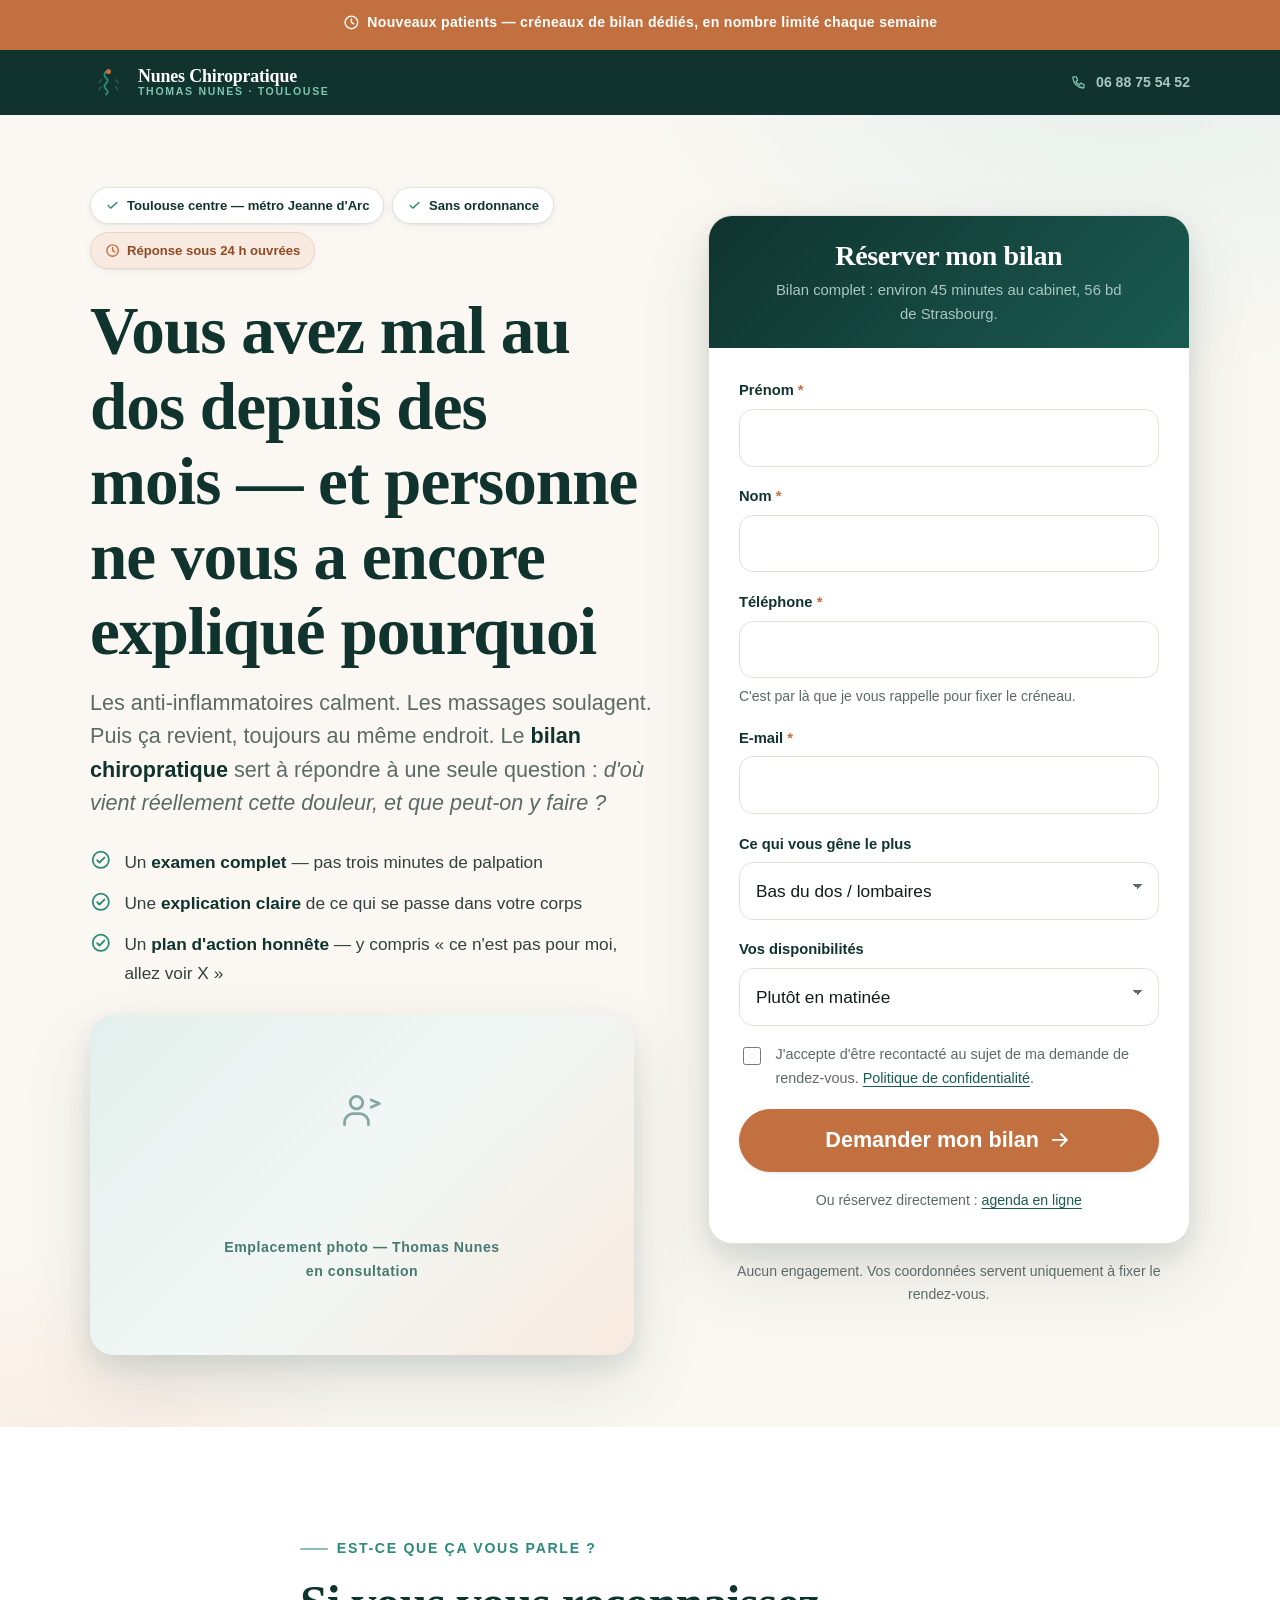
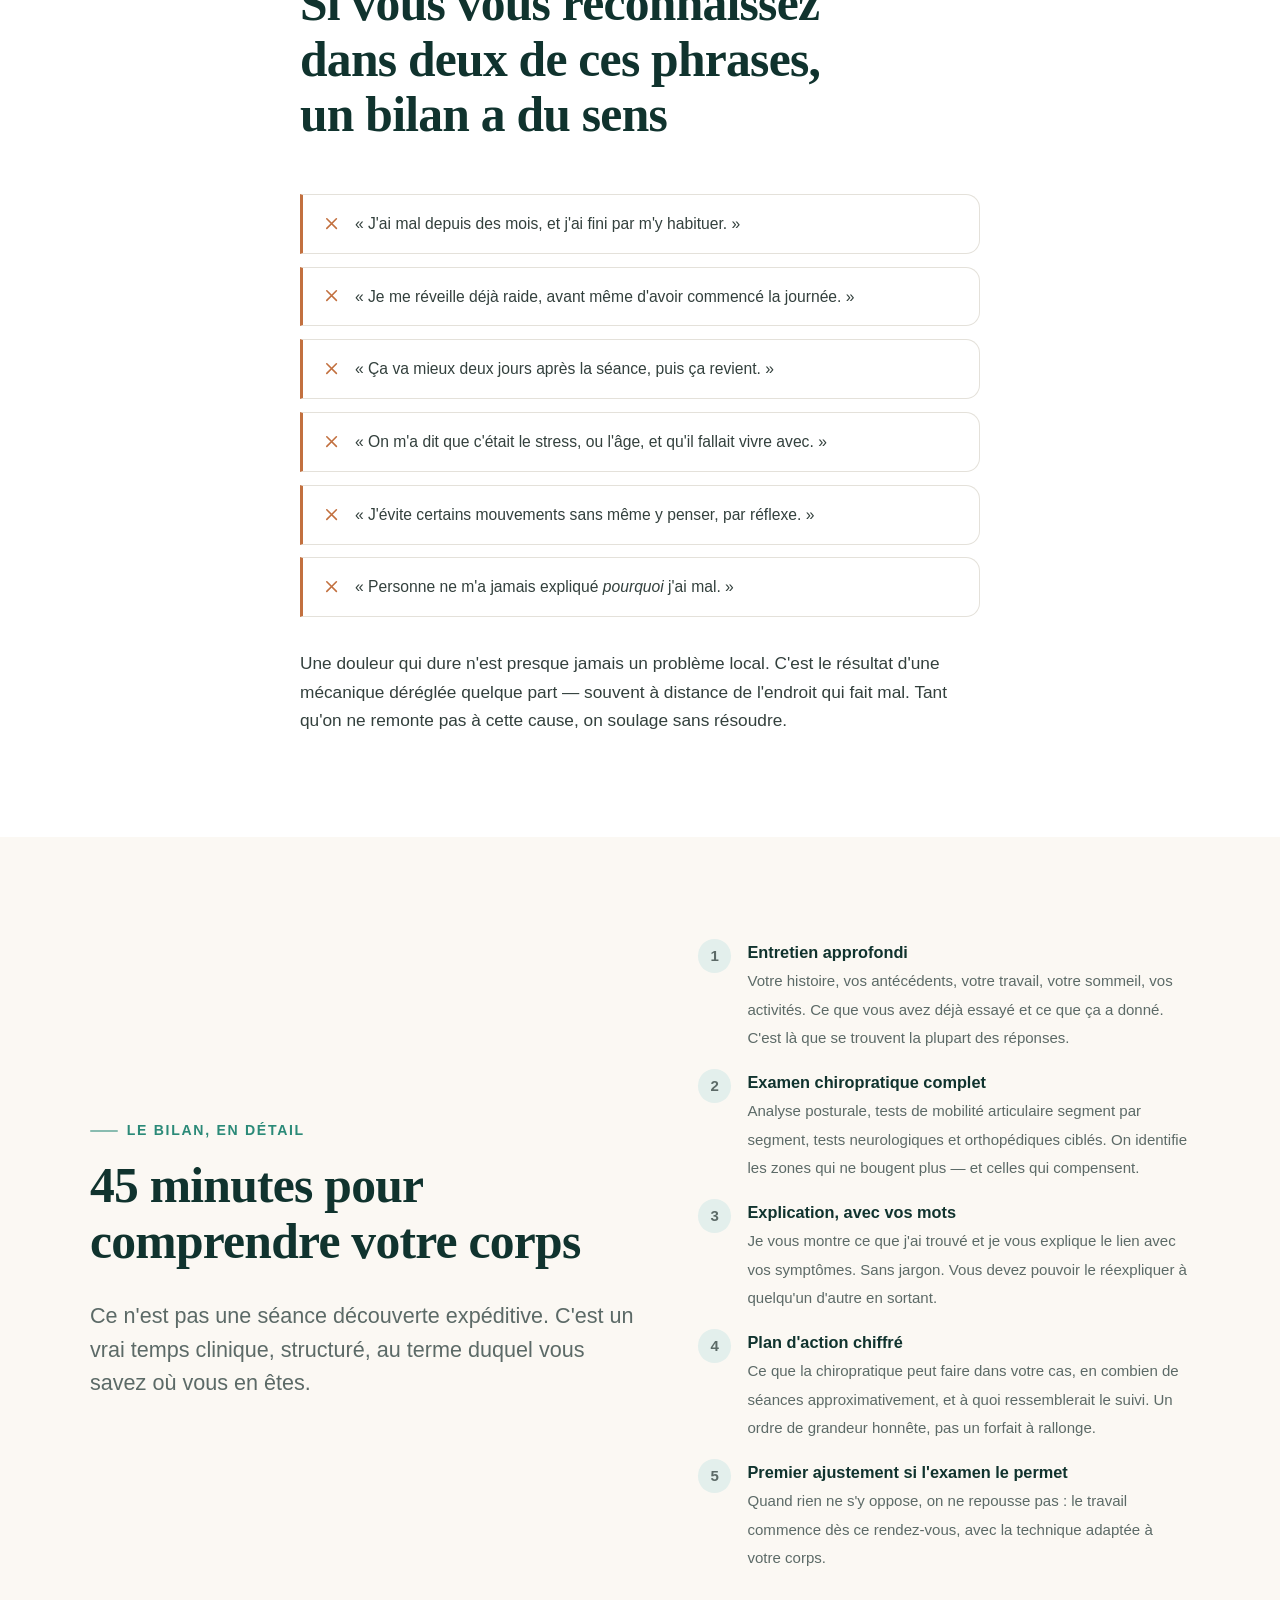
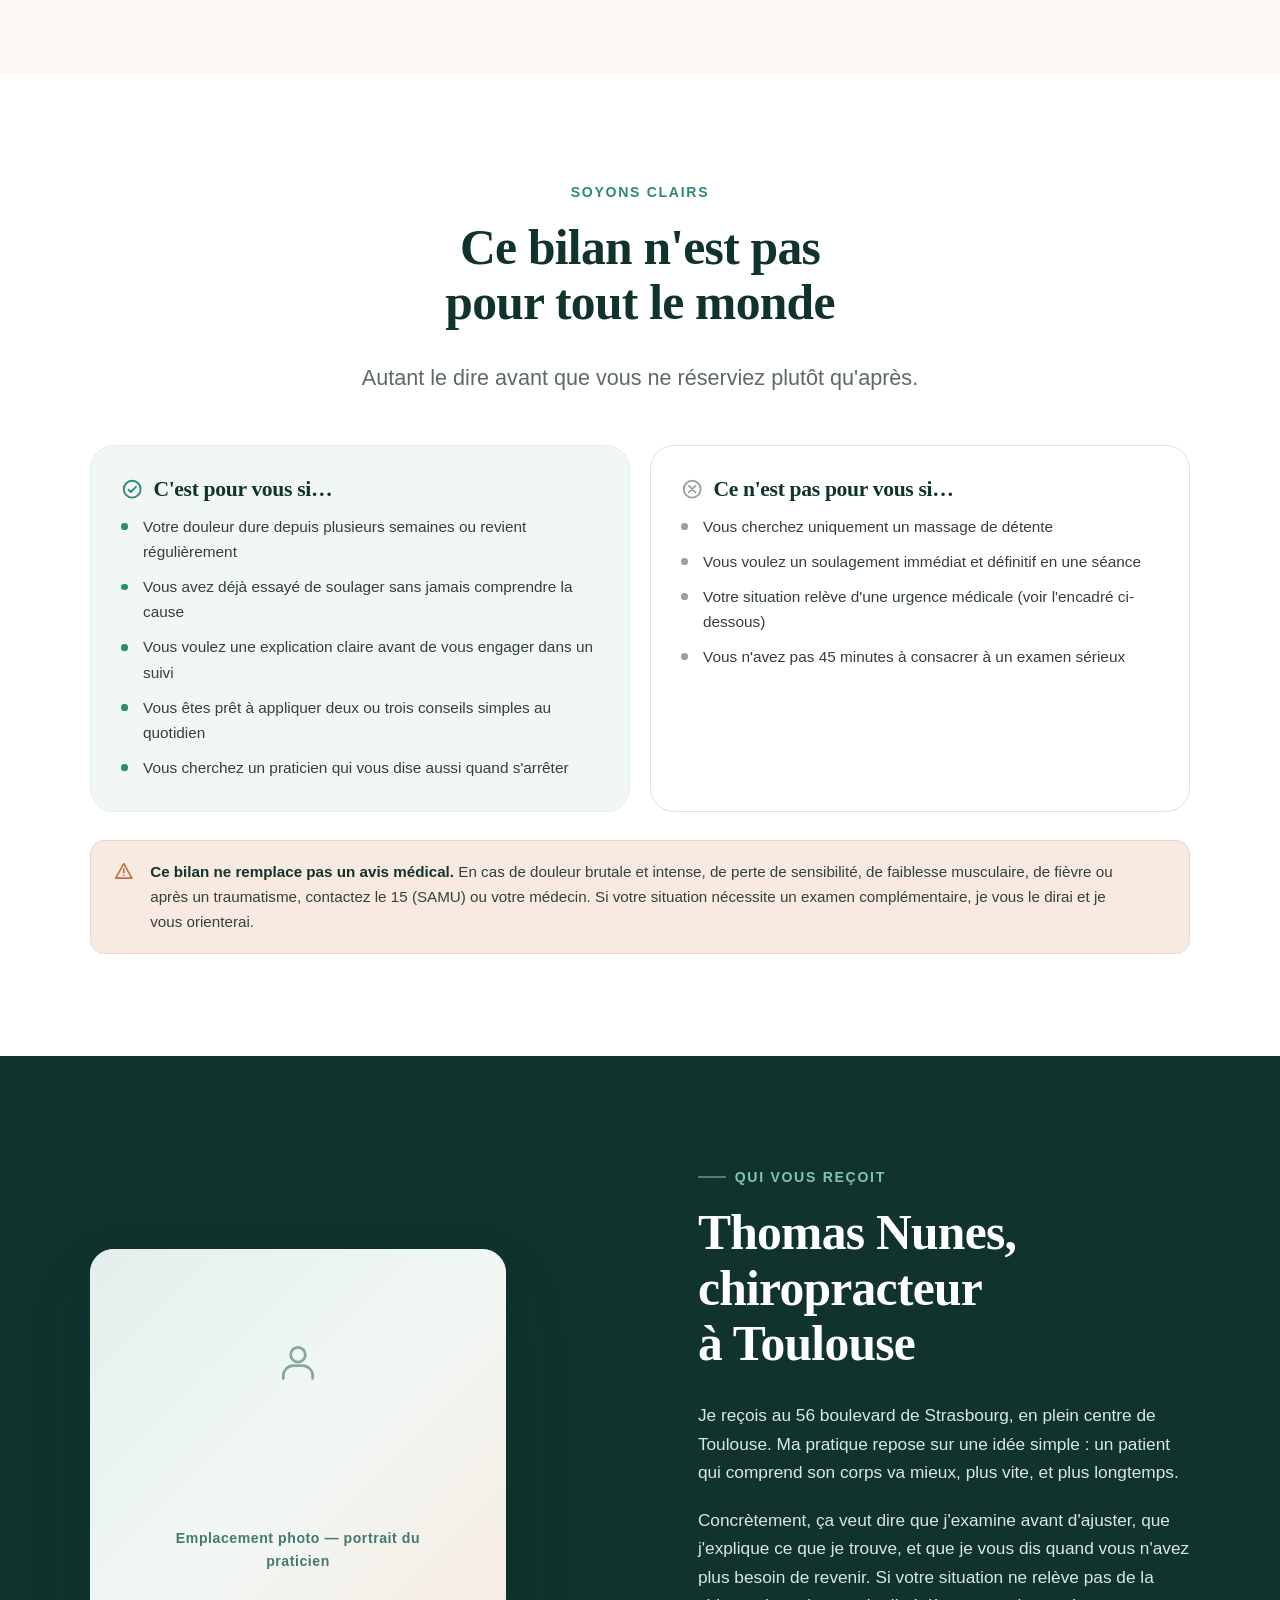
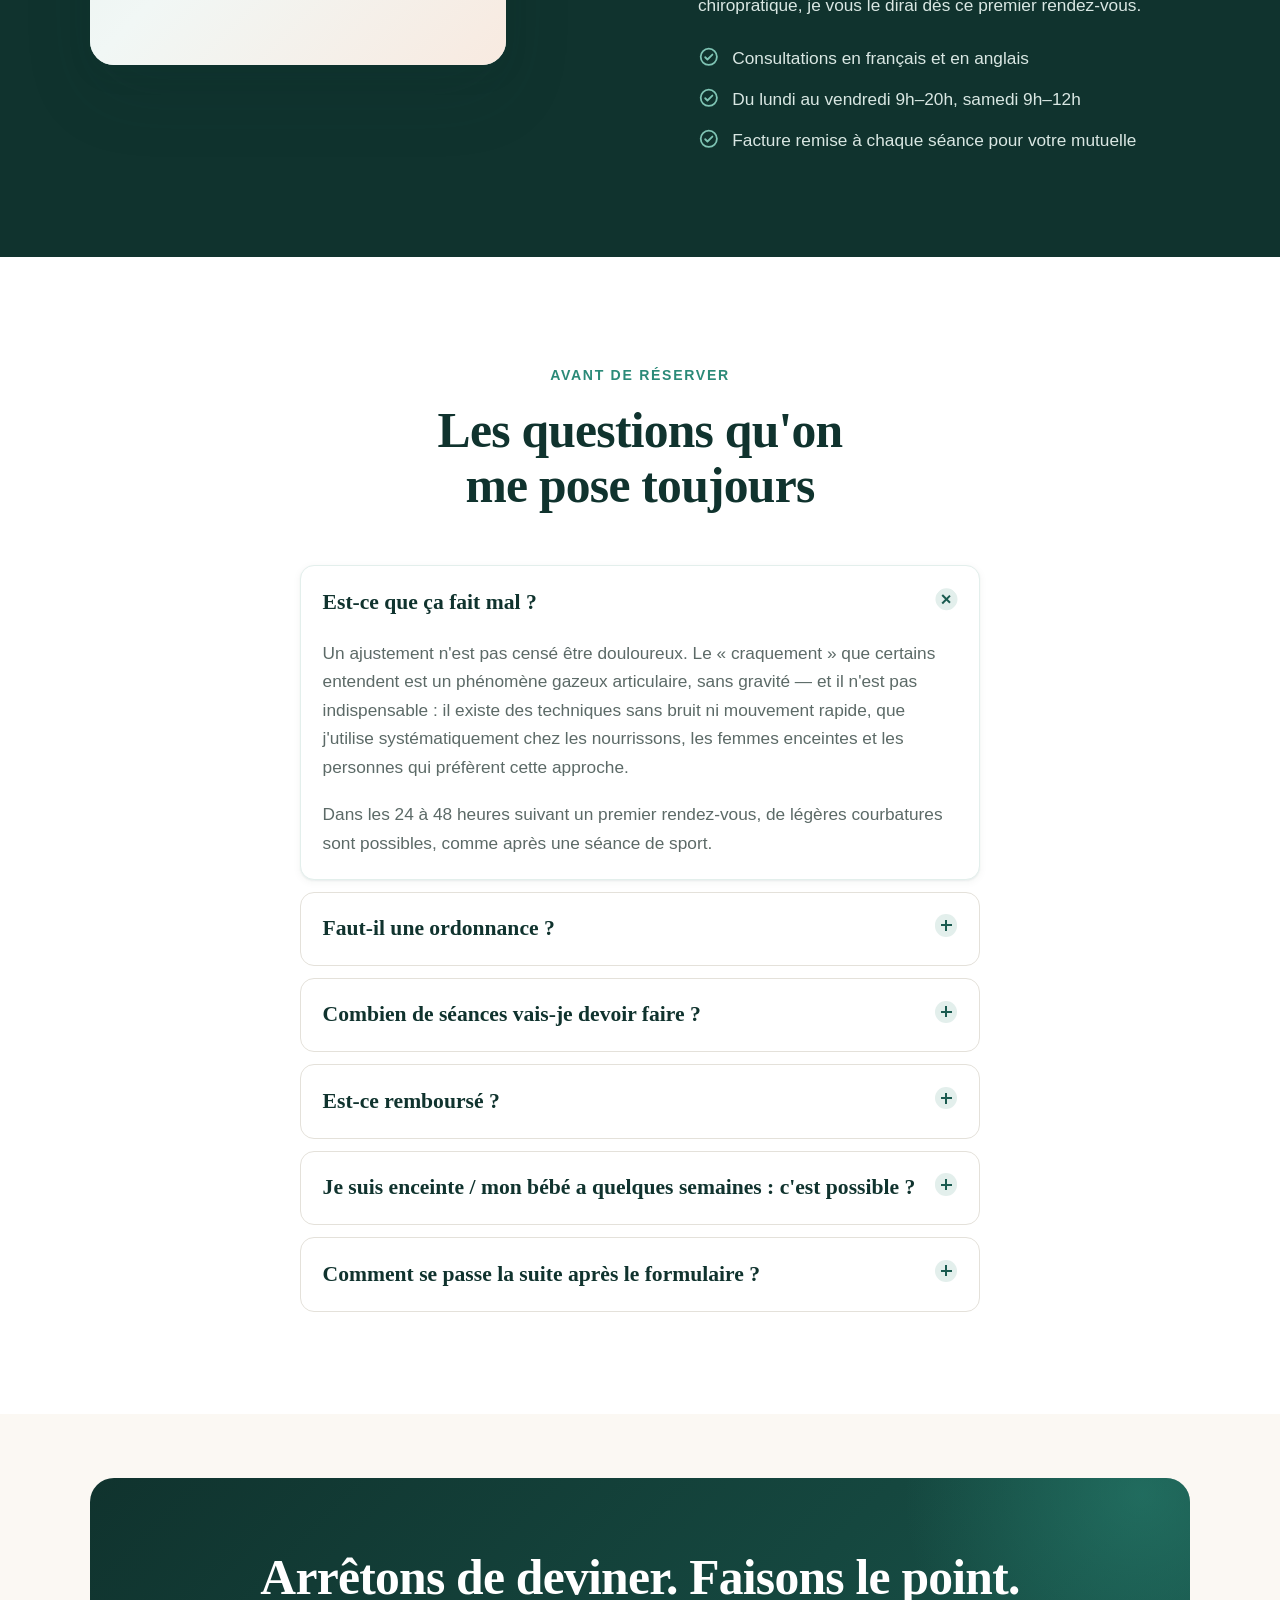
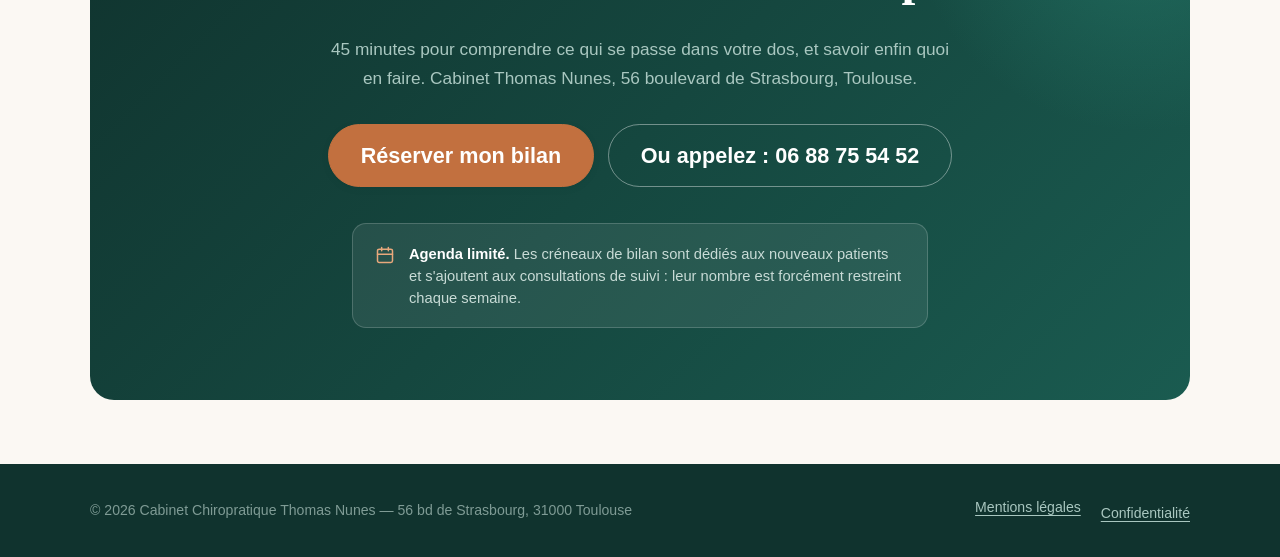
==== bilan/index.html @ 00eef047 "Fusionne le site vitrine et le tunnel de vente en un site unique Regroupe nuneschiropratique.fr (Wor" ====
<!DOCTYPE html>
<html lang="fr">
<head>
<meta charset="utf-8">
<meta name="viewport" content="width=device-width, initial-scale=1">

<!-- ============================================================================
     TUNNEL DE VENTE — PAGE PRIVEE
     ----------------------------------------------------------------------------
     Cette page n'est PAS accessible depuis le site vitrine :
       · aucun lien n'y mène depuis l'accueil, le menu ou le pied de page ;
       · elle est exclue de l'indexation (balise robots ci-dessous,
         robots.txt et en-tete X-Robots-Tag dans netlify.toml) ;
       · elle est absente du sitemap.xml ;
       · elle n'a pas de menu : aucun lien ne renvoie vers la vitrine, afin que
         le visiteur venu de la publicité reste dans le parcours.
     On y accede uniquement par l'URL de vos annonces :
       https://nuneschiropratique.fr/bilan/
     ============================================================================ -->
<meta name="robots" content="noindex, nofollow, noarchive, nosnippet">
<title>Bilan chiropratique complet — Cabinet Thomas Nunes, Toulouse</title>
<meta name="description" content="Un bilan chiropratique complet à Toulouse : examen, explication de vos douleurs et plan d'action. Cabinet Thomas Nunes, 56 bd de Strasbourg.">
<meta name="theme-color" content="#10332E">
<link rel="icon" href="/assets/img/favicon.svg" type="image/svg+xml">
<link rel="stylesheet" href="/assets/css/site.css">
<link rel="stylesheet" href="/assets/css/funnel.css">
</head>
<body>
<a class="skip-link" href="#reserver">Aller au formulaire de réservation</a>

<!-- ======================= BANDEAU D'OFFRE ======================= -->
<!-- AJUSTER : adaptez ce bandeau à l'offre réellement mise en avant dans vos annonces.
     Ne promettez que ce que vous tenez : le message doit correspondre mot pour mot
     à celui de la publicité, sinon le taux de conversion chute. -->
<div class="offer-bar">
  <span>
    <svg viewBox="0 0 24 24" fill="none" stroke="currentColor" stroke-width="2" stroke-linecap="round" stroke-linejoin="round" aria-hidden="true"><circle cx="12" cy="12" r="9"/><path d="M12 7v5l3.5 2"/></svg>
    Nouveaux patients — créneaux de bilan dédiés, en nombre limité chaque semaine
  </span>
</div>

<!-- ======================= EN-TETE MINIMAL (sans navigation) ======================= -->
<header class="funnel-header">
  <div class="wrap funnel-header__inner">
    <!-- Volontairement NON cliquable : pas de sortie vers la vitrine -->
    <span class="brand">
      <img class="brand__mark" src="/assets/img/logo.svg" alt="" width="37" height="37">
      <span class="brand__text">
        <span class="brand__name">Nunes Chiropratique</span>
        <span class="brand__role">Thomas Nunes · Toulouse</span>
      </span>
    </span>
    <a class="funnel-header__meta" href="tel:+33688755452" style="text-decoration:none">
      <svg viewBox="0 0 24 24" fill="none" stroke="currentColor" stroke-width="1.8" stroke-linecap="round" stroke-linejoin="round" aria-hidden="true"><path d="M5 4h4l2 5-2.5 1.5a11 11 0 0 0 5 5L15 13l5 2v4a1 1 0 0 1-1 1A16 16 0 0 1 4 5a1 1 0 0 1 1-1z"/></svg>
      06 88 75 54 52
    </a>
  </div>
</header>

<main>

  <!-- ======================= HERO + FORMULAIRE ======================= -->
  <section class="funnel-hero">
    <div class="wrap funnel-split">

      <div>
        <div class="badge-row">
          <span class="badge"><svg viewBox="0 0 24 24" fill="none" stroke="currentColor" stroke-width="2.2" stroke-linecap="round" stroke-linejoin="round" aria-hidden="true"><path d="M5 12l4 4L19 7"/></svg>Toulouse centre — métro Jeanne d'Arc</span>
          <span class="badge"><svg viewBox="0 0 24 24" fill="none" stroke="currentColor" stroke-width="2.2" stroke-linecap="round" stroke-linejoin="round" aria-hidden="true"><path d="M5 12l4 4L19 7"/></svg>Sans ordonnance</span>
          <span class="badge badge--accent"><svg viewBox="0 0 24 24" fill="none" stroke="currentColor" stroke-width="2.2" stroke-linecap="round" stroke-linejoin="round" aria-hidden="true"><circle cx="12" cy="12" r="9"/><path d="M12 7v5l3.5 2"/></svg>Réponse sous 24 h ouvrées</span>
        </div>

        <h1>Vous avez mal au dos depuis des mois&nbsp;— et personne ne vous a encore expliqué pourquoi</h1>

        <p class="lede">
          Les anti-inflammatoires calment. Les massages soulagent. Puis ça revient, toujours au
          même endroit. Le <strong>bilan chiropratique</strong> sert à répondre à une seule
          question&nbsp;: <em>d'où vient réellement cette douleur, et que peut-on y faire&nbsp;?</em>
        </p>

        <ul class="checks" style="margin:1.75rem 0">
          <li>
            <svg viewBox="0 0 24 24" fill="none" stroke="currentColor" stroke-width="2" stroke-linecap="round" stroke-linejoin="round" aria-hidden="true"><circle cx="12" cy="12" r="9"/><path d="M8 12.5l2.5 2.5L16 9.5"/></svg>
            <span>Un <strong>examen complet</strong> — pas trois minutes de palpation</span>
          </li>
          <li>
            <svg viewBox="0 0 24 24" fill="none" stroke="currentColor" stroke-width="2" stroke-linecap="round" stroke-linejoin="round" aria-hidden="true"><circle cx="12" cy="12" r="9"/><path d="M8 12.5l2.5 2.5L16 9.5"/></svg>
            <span>Une <strong>explication claire</strong> de ce qui se passe dans votre corps</span>
          </li>
          <li>
            <svg viewBox="0 0 24 24" fill="none" stroke="currentColor" stroke-width="2" stroke-linecap="round" stroke-linejoin="round" aria-hidden="true"><circle cx="12" cy="12" r="9"/><path d="M8 12.5l2.5 2.5L16 9.5"/></svg>
            <span>Un <strong>plan d'action honnête</strong> — y compris «&nbsp;ce n'est pas pour moi, allez voir X&nbsp;»</span>
          </li>
        </ul>

        <div class="hero__figure reveal" style="aspect-ratio:16/10;max-width:34rem">
          <!-- REMPLACER : photo du praticien en consultation (format 16/10, ~1200x750px).
               Sur une page publicitaire, une photo réelle du praticien augmente nettement
               la conversion : privilégiez un visage, pas une image d'illustration. -->
          <div class="ph">
            <svg viewBox="0 0 24 24" fill="none" stroke="currentColor" stroke-width="1.5" stroke-linecap="round" stroke-linejoin="round" aria-hidden="true"><circle cx="9" cy="8" r="3.4"/><path d="M2.5 20v-1.2A4.8 4.8 0 0 1 7.3 14h3.4a4.8 4.8 0 0 1 4.8 4.8V20"/><path d="M17 6.5l4.5 2-4.5 2"/></svg>
            <span>Emplacement photo — Thomas Nunes en consultation</span>
          </div>
        </div>
      </div>

      <!-- ---------- Carte de réservation ---------- -->
      <aside class="funnel-split__aside" id="reserver">
        <div class="booking-card">
          <div class="booking-card__head">
            <h2>Réserver mon bilan</h2>

            <!-- ===================================================================
                 A COMPLETER — OFFRE & PRIX
                 Aucun tarif n'a été inventé. Si votre annonce met en avant un prix
                 ou une remise, décommentez ce bloc et renseignez les montants —
                 ils doivent être identiques à ceux de la publicité.

                 <div class="booking-card__price">
                   <ins>__ €</ins>
                   <del>__ €</del>
                 </div>
                 =================================================================== -->

            <p>Bilan complet&nbsp;: environ 45 minutes au cabinet, 56 bd de Strasbourg.</p>
          </div>

          <div class="booking-card__body">
            <!-- Formulaire Netlify : actif dès le déploiement sur Netlify.
                 Les demandes arrivent dans l'onglet « Forms » du tableau de bord. -->
            <form class="form" name="bilan" method="POST" data-netlify="true" netlify-honeypot="bot-field" action="/bilan/merci/">
              <input type="hidden" name="form-name" value="bilan">
              <!-- Trace la provenance publicitaire : ajoutez ?src=meta-ads-oct
                   à l'URL de vos annonces et récupérez la valeur ici. -->
              <input type="hidden" name="source" value="tunnel-bilan">
              <p hidden><label>Ne pas remplir&nbsp;: <input name="bot-field"></label></p>

              <div class="form__row">
                <div class="field">
                  <label for="b-prenom">Prénom <span class="req" aria-hidden="true">*</span></label>
                  <input type="text" id="b-prenom" name="prenom" autocomplete="given-name" required>
                </div>
                <div class="field">
                  <label for="b-nom">Nom <span class="req" aria-hidden="true">*</span></label>
                  <input type="text" id="b-nom" name="nom" autocomplete="family-name" required>
                </div>
              </div>

              <div class="field">
                <label for="b-tel">Téléphone <span class="req" aria-hidden="true">*</span></label>
                <input type="tel" id="b-tel" name="telephone" autocomplete="tel" inputmode="tel" required>
                <p class="hint">C'est par là que je vous rappelle pour fixer le créneau.</p>
              </div>

              <div class="field">
                <label for="b-email">E-mail <span class="req" aria-hidden="true">*</span></label>
                <input type="email" id="b-email" name="email" autocomplete="email" required>
              </div>

              <div class="field">
                <label for="b-zone">Ce qui vous gêne le plus</label>
                <select id="b-zone" name="zone">
                  <option>Bas du dos / lombaires</option>
                  <option>Nuque, cou, épaules</option>
                  <option>Milieu du dos</option>
                  <option>Maux de tête</option>
                  <option>Douleur dans une jambe ou un bras</option>
                  <option>Suivi sportif / prévention</option>
                  <option>Grossesse</option>
                  <option>Nourrisson ou enfant</option>
                  <option>Autre / je ne sais pas</option>
                </select>
              </div>

              <div class="field">
                <label for="b-dispo">Vos disponibilités</label>
                <select id="b-dispo" name="disponibilites">
                  <option>Plutôt en matinée</option>
                  <option>Plutôt sur la pause déjeuner</option>
                  <option>Plutôt en fin de journée (après 17h)</option>
                  <option>Le samedi matin</option>
                  <option>Flexible</option>
                </select>
              </div>

              <label class="consent">
                <input type="checkbox" name="consentement" value="oui" required>
                <span>
                  J'accepte d'être recontacté au sujet de ma demande de rendez-vous.
                  <a href="/confidentialite/" target="_blank" rel="noopener">Politique de confidentialité</a>.
                </span>
              </label>

              <button class="btn btn--accent btn--lg btn--block" type="submit">
                Demander mon bilan
                <svg viewBox="0 0 24 24" fill="none" stroke="currentColor" stroke-width="2" stroke-linecap="round" stroke-linejoin="round" aria-hidden="true"><path d="M5 12h14M13 6l6 6-6 6"/></svg>
              </button>

              <p style="text-align:center;font-size:var(--step--1);color:var(--ink-500);margin:0">
                Ou réservez directement&nbsp;:
                <a href="https://www.doctolib.fr/chiropracteur/toulouse/thomas-nunes" target="_blank" rel="noopener">agenda en ligne</a>
              </p>
            </form>
          </div>
        </div>

        <p style="margin-top:1rem;font-size:var(--step--1);color:var(--ink-500);text-align:center">
          Aucun engagement. Vos coordonnées servent uniquement à fixer le rendez-vous.
        </p>
      </aside>
    </div>
  </section>

  <!-- ======================= POINTS DE DOULEUR ======================= -->
  <section class="section section--white">
    <div class="wrap wrap--narrow">
      <div class="section-head">
        <p class="eyebrow">Est-ce que ça vous parle&nbsp;?</p>
        <h2>Si vous vous reconnaissez dans deux de ces phrases, un bilan a du sens</h2>
      </div>

      <ul class="pain-list reveal">
        <li>
          <svg viewBox="0 0 24 24" fill="none" stroke="currentColor" stroke-width="2" stroke-linecap="round" stroke-linejoin="round" aria-hidden="true"><path d="M6 6l12 12M18 6L6 18"/></svg>
          <span>«&nbsp;J'ai mal depuis des mois, et j'ai fini par m'y habituer.&nbsp;»</span>
        </li>
        <li>
          <svg viewBox="0 0 24 24" fill="none" stroke="currentColor" stroke-width="2" stroke-linecap="round" stroke-linejoin="round" aria-hidden="true"><path d="M6 6l12 12M18 6L6 18"/></svg>
          <span>«&nbsp;Je me réveille déjà raide, avant même d'avoir commencé la journée.&nbsp;»</span>
        </li>
        <li>
          <svg viewBox="0 0 24 24" fill="none" stroke="currentColor" stroke-width="2" stroke-linecap="round" stroke-linejoin="round" aria-hidden="true"><path d="M6 6l12 12M18 6L6 18"/></svg>
          <span>«&nbsp;Ça va mieux deux jours après la séance, puis ça revient.&nbsp;»</span>
        </li>
        <li>
          <svg viewBox="0 0 24 24" fill="none" stroke="currentColor" stroke-width="2" stroke-linecap="round" stroke-linejoin="round" aria-hidden="true"><path d="M6 6l12 12M18 6L6 18"/></svg>
          <span>«&nbsp;On m'a dit que c'était le stress, ou l'âge, et qu'il fallait vivre avec.&nbsp;»</span>
        </li>
        <li>
          <svg viewBox="0 0 24 24" fill="none" stroke="currentColor" stroke-width="2" stroke-linecap="round" stroke-linejoin="round" aria-hidden="true"><path d="M6 6l12 12M18 6L6 18"/></svg>
          <span>«&nbsp;J'évite certains mouvements sans même y penser, par réflexe.&nbsp;»</span>
        </li>
        <li>
          <svg viewBox="0 0 24 24" fill="none" stroke="currentColor" stroke-width="2" stroke-linecap="round" stroke-linejoin="round" aria-hidden="true"><path d="M6 6l12 12M18 6L6 18"/></svg>
          <span>«&nbsp;Personne ne m'a jamais expliqué <em>pourquoi</em> j'ai mal.&nbsp;»</span>
        </li>
      </ul>

      <p style="margin-top:2rem">
        Une douleur qui dure n'est presque jamais un problème local. C'est le résultat d'une
        mécanique déréglée quelque part — souvent à distance de l'endroit qui fait mal. Tant
        qu'on ne remonte pas à cette cause, on soulage sans résoudre.
      </p>
    </div>
  </section>

  <!-- ======================= CE QUI EST INCLUS ======================= -->
  <section class="section">
    <div class="wrap split">
      <div>
        <p class="eyebrow">Le bilan, en détail</p>
        <h2>45 minutes pour comprendre votre corps</h2>
        <p class="lede">
          Ce n'est pas une séance découverte expéditive. C'est un vrai temps clinique,
          structuré, au terme duquel vous savez où vous en êtes.
        </p>
      </div>

      <ul class="included reveal">
        <li>
          <span class="included__num">1</span>
          <div>
            <b>Entretien approfondi</b>
            <span>
              Votre histoire, vos antécédents, votre travail, votre sommeil, vos activités.
              Ce que vous avez déjà essayé et ce que ça a donné. C'est là que se trouvent
              la plupart des réponses.
            </span>
          </div>
        </li>
        <li>
          <span class="included__num">2</span>
          <div>
            <b>Examen chiropratique complet</b>
            <span>
              Analyse posturale, tests de mobilité articulaire segment par segment, tests
              neurologiques et orthopédiques ciblés. On identifie les zones qui ne bougent
              plus — et celles qui compensent.
            </span>
          </div>
        </li>
        <li>
          <span class="included__num">3</span>
          <div>
            <b>Explication, avec vos mots</b>
            <span>
              Je vous montre ce que j'ai trouvé et je vous explique le lien avec vos symptômes.
              Sans jargon. Vous devez pouvoir le réexpliquer à quelqu'un d'autre en sortant.
            </span>
          </div>
        </li>
        <li>
          <span class="included__num">4</span>
          <div>
            <b>Plan d'action chiffré</b>
            <span>
              Ce que la chiropratique peut faire dans votre cas, en combien de séances
              approximativement, et à quoi ressemblerait le suivi. Un ordre de grandeur honnête,
              pas un forfait à rallonge.
            </span>
          </div>
        </li>
        <li>
          <span class="included__num">5</span>
          <div>
            <b>Premier ajustement si l'examen le permet</b>
            <span>
              Quand rien ne s'y oppose, on ne repousse pas&nbsp;: le travail commence dès
              ce rendez-vous, avec la technique adaptée à votre corps.
            </span>
          </div>
        </li>
      </ul>
    </div>
  </section>

  <!-- ======================= POUR QUI / PAS POUR QUI ======================= -->
  <section class="section section--white">
    <div class="wrap">
      <div class="section-head section-head--center">
        <p class="eyebrow">Soyons clairs</p>
        <h2>Ce bilan n'est pas pour tout le monde</h2>
        <p class="lede">Autant le dire avant que vous ne réserviez plutôt qu'après.</p>
      </div>

      <div class="fit">
        <div class="fit__col fit__col--yes">
          <h3>
            <svg viewBox="0 0 24 24" fill="none" stroke="currentColor" stroke-width="2" stroke-linecap="round" stroke-linejoin="round" aria-hidden="true"><circle cx="12" cy="12" r="9"/><path d="M8 12.5l2.5 2.5L16 9.5"/></svg>
            C'est pour vous si…
          </h3>
          <ul>
            <li>Votre douleur dure depuis plusieurs semaines ou revient régulièrement</li>
            <li>Vous avez déjà essayé de soulager sans jamais comprendre la cause</li>
            <li>Vous voulez une explication claire avant de vous engager dans un suivi</li>
            <li>Vous êtes prêt à appliquer deux ou trois conseils simples au quotidien</li>
            <li>Vous cherchez un praticien qui vous dise aussi quand s'arrêter</li>
          </ul>
        </div>

        <div class="fit__col fit__col--no">
          <h3>
            <svg viewBox="0 0 24 24" fill="none" stroke="currentColor" stroke-width="2" stroke-linecap="round" stroke-linejoin="round" aria-hidden="true"><circle cx="12" cy="12" r="9"/><path d="M8.5 8.5l7 7M15.5 8.5l-7 7"/></svg>
            Ce n'est pas pour vous si…
          </h3>
          <ul>
            <li>Vous cherchez uniquement un massage de détente</li>
            <li>Vous voulez un soulagement immédiat et définitif en une séance</li>
            <li>Votre situation relève d'une urgence médicale (voir l'encadré ci-dessous)</li>
            <li>Vous n'avez pas 45 minutes à consacrer à un examen sérieux</li>
          </ul>
        </div>
      </div>

      <div class="note note--warn" style="margin-top:1.75rem">
        <svg viewBox="0 0 24 24" fill="none" stroke="currentColor" stroke-width="1.8" stroke-linecap="round" stroke-linejoin="round" aria-hidden="true"><path d="M12 3l9 16H3l9-16z"/><path d="M12 9v4M12 16h.01"/></svg>
        <div>
          <p>
            <strong>Ce bilan ne remplace pas un avis médical.</strong> En cas de douleur brutale
            et intense, de perte de sensibilité, de faiblesse musculaire, de fièvre ou après un
            traumatisme, contactez le 15 (SAMU) ou votre médecin. Si votre situation nécessite un
            examen complémentaire, je vous le dirai et je vous orienterai.
          </p>
        </div>
      </div>
    </div>
  </section>

  <!-- ======================= LE PRATICIEN ======================= -->
  <section class="section section--brand">
    <div class="wrap split">
      <div class="hero__figure reveal" style="aspect-ratio:1/1;max-width:26rem">
        <!-- REMPLACER : portrait de Thomas Nunes (format carré, ~900x900px) -->
        <div class="ph">
          <svg viewBox="0 0 24 24" fill="none" stroke="currentColor" stroke-width="1.5" stroke-linecap="round" stroke-linejoin="round" aria-hidden="true"><circle cx="12" cy="8" r="4"/><path d="M4 21v-1.5A5.5 5.5 0 0 1 9.5 14h5a5.5 5.5 0 0 1 5.5 5.5V21"/></svg>
          <span>Emplacement photo — portrait du praticien</span>
        </div>
      </div>

      <div>
        <p class="eyebrow">Qui vous reçoit</p>
        <h2>Thomas Nunes, chiropracteur à Toulouse</h2>
        <p>
          Je reçois au 56 boulevard de Strasbourg, en plein centre de Toulouse. Ma pratique
          repose sur une idée simple&nbsp;: un patient qui comprend son corps va mieux, plus vite,
          et plus longtemps.
        </p>
        <p>
          Concrètement, ça veut dire que j'examine avant d'ajuster, que j'explique ce que je
          trouve, et que je vous dis quand vous n'avez plus besoin de revenir. Si votre situation
          ne relève pas de la chiropratique, je vous le dirai dès ce premier rendez-vous.
        </p>
        <!-- A COMPLETER : ajoutez ici votre diplôme, votre école et votre année
             d'obtention. Sur une page publicitaire, c'est l'élément de réassurance
             le plus efficace — mais il doit être exact. -->
        <ul class="checks" style="margin-top:1.5rem">
          <li>
            <svg viewBox="0 0 24 24" fill="none" stroke="currentColor" stroke-width="2" stroke-linecap="round" stroke-linejoin="round" aria-hidden="true"><circle cx="12" cy="12" r="9"/><path d="M8 12.5l2.5 2.5L16 9.5"/></svg>
            <span>Consultations en français et en anglais</span>
          </li>
          <li>
            <svg viewBox="0 0 24 24" fill="none" stroke="currentColor" stroke-width="2" stroke-linecap="round" stroke-linejoin="round" aria-hidden="true"><circle cx="12" cy="12" r="9"/><path d="M8 12.5l2.5 2.5L16 9.5"/></svg>
            <span>Du lundi au vendredi 9h–20h, samedi 9h–12h</span>
          </li>
          <li>
            <svg viewBox="0 0 24 24" fill="none" stroke="currentColor" stroke-width="2" stroke-linecap="round" stroke-linejoin="round" aria-hidden="true"><circle cx="12" cy="12" r="9"/><path d="M8 12.5l2.5 2.5L16 9.5"/></svg>
            <span>Facture remise à chaque séance pour votre mutuelle</span>
          </li>
        </ul>
      </div>
    </div>
  </section>

  <!--
  ========================================================================
  TEMOIGNAGES — SECTION PRETE, VOLONTAIREMENT DESACTIVEE
  ------------------------------------------------------------------------
  Aucun avis n'a été inventé. Sur un tunnel publicitaire, les témoignages
  sont l'élément le plus rentable : collez ici 3 avis réels (Doctolib,
  Google, e-mail patient), prénom seul, avec l'accord de la personne.
  Publier de faux avis est interdit (art. L121-4 du Code de la consommation).
  Retirez ce commentaire pour activer la section.
  ========================================================================
  <section class="section">
    <div class="wrap">
      <div class="section-head section-head--center">
        <p class="eyebrow">Ils sont passés par là</p>
        <h2>Ce qu'en disent mes patients</h2>
      </div>
      <div class="grid grid--3">
        <figure class="quote reveal">
          <div class="quote__stars" aria-label="5 étoiles sur 5">
            <svg viewBox="0 0 24 24" fill="currentColor" aria-hidden="true"><path d="M12 2l3 6.5 7 .9-5 4.8 1.2 7L12 17.8 5.8 21.2 7 14.2 2 9.4l7-.9L12 2z"/></svg>
          </div>
          <blockquote>Collez ici un avis réel, mot pour mot.</blockquote>
          <figcaption><b>Prénom</b>Motif de consultation</figcaption>
        </figure>
      </div>
    </div>
  </section>
  -->

  <!-- ======================= OBJECTIONS / FAQ ======================= -->
  <section class="section section--white">
    <div class="wrap wrap--narrow">
      <div class="section-head section-head--center">
        <p class="eyebrow">Avant de réserver</p>
        <h2>Les questions qu'on me pose toujours</h2>
      </div>

      <div class="faq" data-accordion>
        <details open>
          <summary>Est-ce que ça fait mal&nbsp;?</summary>
          <div class="faq__body">
            <p>
              Un ajustement n'est pas censé être douloureux. Le «&nbsp;craquement&nbsp;» que
              certains entendent est un phénomène gazeux articulaire, sans gravité — et il n'est
              pas indispensable&nbsp;: il existe des techniques sans bruit ni mouvement rapide,
              que j'utilise systématiquement chez les nourrissons, les femmes enceintes et les
              personnes qui préfèrent cette approche.
            </p>
            <p>
              Dans les 24 à 48&nbsp;heures suivant un premier rendez-vous, de légères courbatures
              sont possibles, comme après une séance de sport.
            </p>
          </div>
        </details>

        <details>
          <summary>Faut-il une ordonnance&nbsp;?</summary>
          <div class="faq__body">
            <p>
              Non, la chiropratique est en accès direct. Si vous avez des radios, une IRM ou des
              comptes rendus en lien avec votre problème, apportez-les&nbsp;: c'est précieux pour
              le bilan.
            </p>
          </div>
        </details>

        <details>
          <summary>Combien de séances vais-je devoir faire&nbsp;?</summary>
          <div class="faq__body">
            <p>
              C'est précisément l'objet du bilan. Je ne peux pas vous donner un chiffre honnête
              avant de vous avoir examiné — et je me méfie de quiconque le fait. À la fin du
              rendez-vous, vous aurez un ordre de grandeur réaliste, et vous serez libre de vous
              arrêter là.
            </p>
          </div>
        </details>

        <details>
          <summary>Est-ce remboursé&nbsp;?</summary>
          <div class="faq__body">
            <p>
              Pas par l'Assurance Maladie. En revanche, beaucoup de mutuelles prévoient un forfait
              annuel pour la chiropratique&nbsp;: une facture vous est remise à chaque séance,
              vérifiez votre contrat.
            </p>
          </div>
        </details>

        <details>
          <summary>Je suis enceinte / mon bébé a quelques semaines&nbsp;: c'est possible&nbsp;?</summary>
          <div class="faq__body">
            <p>
              Oui, avec des techniques adaptées. Chez le nourrisson, il s'agit de pressions très
              légères, sans aucun mouvement rapide, réalisées près du parent ou dans ses bras.
              Chez la femme enceinte, le positionnement et les techniques sont adaptés au terme.
            </p>
          </div>
        </details>

        <details>
          <summary>Comment se passe la suite après le formulaire&nbsp;?</summary>
          <div class="faq__body">
            <p>
              Je vous rappelle sous 24&nbsp;heures ouvrées pour caler un créneau qui vous
              convient. Pas de relances commerciales&nbsp;: vos coordonnées servent uniquement à
              fixer ce rendez-vous.
            </p>
          </div>
        </details>
      </div>
    </div>
  </section>

  <!-- ======================= DERNIER APPEL ======================= -->
  <section class="section section--tight">
    <div class="wrap">
      <div class="cta-band reveal">
        <h2>Arrêtons de deviner. Faisons le point.</h2>
        <p>
          45 minutes pour comprendre ce qui se passe dans votre dos, et savoir enfin quoi en
          faire. Cabinet Thomas Nunes, 56 boulevard de Strasbourg, Toulouse.
        </p>
        <div class="btn-row">
          <a class="btn btn--accent btn--lg" href="#reserver">Réserver mon bilan</a>
          <a class="btn btn--ghost btn--lg" href="tel:+33688755452" style="--btn-fg:#fff;--btn-border:rgba(255,255,255,.4)">Ou appelez : 06 88 75 54 52</a>
        </div>

        <div class="slots slots--on-dark" style="margin-top:2.25rem;text-align:left;max-width:36rem;margin-inline:auto">
          <svg viewBox="0 0 24 24" fill="none" stroke="currentColor" stroke-width="1.8" stroke-linecap="round" stroke-linejoin="round" aria-hidden="true"><rect x="3" y="5" width="18" height="16" rx="2"/><path d="M8 3v4M16 3v4M3 11h18"/></svg>
          <span class="slots__label">
            <strong>Agenda limité.</strong> Les créneaux de bilan sont dédiés aux nouveaux
            patients et s'ajoutent aux consultations de suivi&nbsp;: leur nombre est
            forcément restreint chaque semaine.
          </span>
        </div>
      </div>
    </div>
  </section>

</main>

<!-- ======================= PIED DE PAGE MINIMAL (aucun lien vers la vitrine) ======================= -->
<footer class="funnel-footer">
  <div class="wrap funnel-footer__inner">
    <p style="margin:0">© <span data-year>2026</span> Cabinet Chiropratique Thomas Nunes — 56 bd de Strasbourg, 31000 Toulouse</p>
    <ul style="display:flex;gap:1.25rem;list-style:none;margin:0;padding:0">
      <li><a href="/mentions-legales/">Mentions légales</a></li>
      <li><a href="/confidentialite/">Confidentialité</a></li>
    </ul>
  </div>
</footer>

<!-- ======================= CTA COLLANT (mobile) ======================= -->
<div class="funnel-sticky">
  <div class="funnel-sticky__inner">
    <div class="funnel-sticky__text">
      <b>Bilan chiropratique</b>
      <span>45 min · Toulouse centre</span>
    </div>
    <a class="btn btn--accent" href="#reserver">Réserver</a>
  </div>
</div>

<script src="/assets/js/site.js" defer></script>
</body>
</html>
---- assets/css/site.css ----
/* ==========================================================================
   Nunes Chiropratique — Design system
   --------------------------------------------------------------------------
   TOUTES LES COULEURS DE LA MARQUE SONT DEFINIES ICI, DANS :root.
   Pour changer l'identite du site, modifiez uniquement les 4 variables
   marquees "MARQUE" ci-dessous : tout le site (vitrine + tunnel) suit.
   ========================================================================== */

:root {
  /* ---- MARQUE : les 4 couleurs a ajuster ---- */
  --brand-900: #10332E;   /* vert-petrole profond : aplats sombres, footer */
  --brand-700: #1A5B50;   /* vert principal : titres, boutons, liens      */
  --brand-500: #2B8A78;   /* vert clair : survols, accents graphiques     */
  --accent-500: #C2703F;  /* terracotta : CTA secondaires, soulignements  */

  /* ---- Derives (calcules a partir de la marque, ne pas toucher) ---- */
  --brand-100: #E3EFEC;
  --brand-050: #F1F7F5;
  --accent-100: #F8EAE0;

  /* ---- Neutres ---- */
  --ink-900: #111C1A;
  --ink-700: #33403D;
  --ink-500: #5C6A67;
  --ink-300: #97A3A0;
  --line: #E4E1DA;
  --surface: #FFFFFF;
  --surface-alt: #FBF8F3;   /* creme chaude : fond de page */
  --surface-sunk: #F4EFE7;

  /* ---- Typographie ---- */
  --font-display: ui-serif, "Iowan Old Style", "Palatino Linotype", Palatino, Georgia, "Times New Roman", serif;
  --font-body: -apple-system, BlinkMacSystemFont, "Segoe UI", Roboto, "Helvetica Neue", Arial, sans-serif;

  --step--1: clamp(0.83rem, 0.81rem + 0.1vw, 0.88rem);
  --step-0:  clamp(1rem, 0.97rem + 0.15vw, 1.08rem);
  --step-1:  clamp(1.17rem, 1.1rem + 0.35vw, 1.35rem);
  --step-2:  clamp(1.38rem, 1.24rem + 0.68vw, 1.75rem);
  --step-3:  clamp(1.62rem, 1.38rem + 1.2vw, 2.3rem);
  --step-4:  clamp(1.95rem, 1.5rem + 2.2vw, 3.1rem);
  --step-5:  clamp(2.3rem, 1.55rem + 3.6vw, 4.2rem);

  /* ---- Espacements / formes ---- */
  --gutter: clamp(1.15rem, 4vw, 2.5rem);
  --wrap: 1180px;
  --wrap-narrow: 760px;
  --radius: 14px;
  --radius-lg: 24px;
  --radius-pill: 999px;
  --shadow-sm: 0 1px 2px rgba(16, 51, 46, .06), 0 2px 8px rgba(16, 51, 46, .05);
  --shadow-md: 0 4px 12px rgba(16, 51, 46, .07), 0 14px 34px rgba(16, 51, 46, .08);
  --shadow-lg: 0 10px 24px rgba(16, 51, 46, .09), 0 30px 70px rgba(16, 51, 46, .12);
  --ease: cubic-bezier(.22, .61, .36, 1);

  color-scheme: light;
}

/* ==========================================================================
   Base
   ========================================================================== */

*, *::before, *::after { box-sizing: border-box; }

html {
  -webkit-text-size-adjust: 100%;
  scroll-behavior: smooth;
  scroll-padding-top: 6rem;
}

body {
  margin: 0;
  background: var(--surface-alt);
  color: var(--ink-700);
  font-family: var(--font-body);
  font-size: var(--step-0);
  line-height: 1.65;
  -webkit-font-smoothing: antialiased;
  text-rendering: optimizeLegibility;
  overflow-x: hidden;
}

h1, h2, h3, h4 {
  font-family: var(--font-display);
  color: var(--brand-900);
  font-weight: 600;
  line-height: 1.12;
  letter-spacing: -0.015em;
  margin: 0 0 .6em;
  text-wrap: balance;
}

h1 { font-size: var(--step-5); }
h2 { font-size: var(--step-4); }
h3 { font-size: var(--step-2); }
h4 { font-size: var(--step-1); }

p { margin: 0 0 1.1em; text-wrap: pretty; }
p:last-child { margin-bottom: 0; }

a { color: var(--brand-700); text-decoration-thickness: 1px; text-underline-offset: 3px; }
a:hover { color: var(--brand-500); }

img, svg, video { max-width: 100%; height: auto; display: block; }
ul, ol { margin: 0 0 1.1em; padding-left: 1.25em; }
li + li { margin-top: .4em; }
strong { color: var(--brand-900); font-weight: 650; }
hr { border: 0; border-top: 1px solid var(--line); margin: 2.5rem 0; }

:focus-visible {
  outline: 3px solid var(--brand-500);
  outline-offset: 3px;
  border-radius: 4px;
}

::selection { background: var(--brand-100); color: var(--brand-900); }

.skip-link {
  position: absolute; left: 50%; top: 0; transform: translate(-50%, -120%);
  background: var(--brand-900); color: #fff; padding: .7rem 1.2rem;
  border-radius: 0 0 var(--radius) var(--radius); z-index: 200;
  text-decoration: none; font-weight: 600;
}
.skip-link:focus { transform: translate(-50%, 0); color: #fff; }

.visually-hidden {
  position: absolute !important; width: 1px; height: 1px;
  padding: 0; margin: -1px; overflow: hidden;
  clip: rect(0 0 0 0); white-space: nowrap; border: 0;
}

/* ==========================================================================
   Layout
   ========================================================================== */

.wrap { width: 100%; max-width: var(--wrap); margin-inline: auto; padding-inline: var(--gutter); }
.wrap--narrow { max-width: var(--wrap-narrow); }

.section { padding-block: clamp(3.5rem, 8vw, 7rem); }
.section--tight { padding-block: clamp(2.5rem, 5vw, 4rem); }
.section--white { background: var(--surface); }
.section--sunk { background: var(--surface-sunk); }
.section--brand { background: var(--brand-900); color: #D9E7E3; }
.section--brand h2, .section--brand h3 { color: #fff; }
.section--soft { background: var(--brand-050); }

.section-head { max-width: 46rem; margin-bottom: clamp(2rem, 4vw, 3.25rem); }
.section-head--center { margin-inline: auto; text-align: center; }

.eyebrow {
  display: inline-flex; align-items: center; gap: .55rem;
  font-family: var(--font-body);
  font-size: var(--step--1); font-weight: 650;
  letter-spacing: .12em; text-transform: uppercase;
  color: var(--brand-500); margin: 0 0 1rem;
}
.eyebrow::before {
  content: ""; width: 1.75rem; height: 2px; border-radius: 2px;
  background: currentColor; opacity: .55;
}
.section-head--center .eyebrow::before { display: none; }
.section--brand .eyebrow { color: #7FC4B4; }

.lede { font-size: var(--step-1); color: var(--ink-500); line-height: 1.55; }
.section--brand .lede { color: #A9C7C0; }

.grid { display: grid; gap: clamp(1rem, 2.5vw, 1.75rem); }
.grid--2 { grid-template-columns: repeat(auto-fit, minmax(min(100%, 20rem), 1fr)); }
.grid--3 { grid-template-columns: repeat(auto-fit, minmax(min(100%, 17rem), 1fr)); }
.grid--4 { grid-template-columns: repeat(auto-fit, minmax(min(100%, 13rem), 1fr)); }

.split {
  display: grid; gap: clamp(2rem, 5vw, 4.5rem);
  grid-template-columns: 1fr; align-items: center;
}
@media (min-width: 62rem) {
  .split { grid-template-columns: 1.05fr .95fr; }
  .split--reverse > :first-child { order: 2; }
}

/* ==========================================================================
   Boutons
   ========================================================================== */

.btn {
  --btn-bg: var(--brand-700);
  --btn-fg: #fff;
  --btn-border: var(--brand-700);
  display: inline-flex; align-items: center; justify-content: center; gap: .6rem;
  padding: .95rem 1.6rem;
  background: var(--btn-bg); color: var(--btn-fg);
  border: 1.5px solid var(--btn-border); border-radius: var(--radius-pill);
  font: inherit; font-weight: 650; line-height: 1.2;
  text-decoration: none; cursor: pointer;
  transition: transform .18s var(--ease), box-shadow .18s var(--ease),
              background-color .18s var(--ease), border-color .18s var(--ease), color .18s var(--ease);
  box-shadow: var(--shadow-sm);
}
.btn:hover {
  color: var(--btn-fg);
  transform: translateY(-2px);
  box-shadow: var(--shadow-md);
  background: var(--brand-500); border-color: var(--brand-500);
}
.btn:active { transform: translateY(0); }

.btn--ghost { --btn-bg: transparent; --btn-fg: var(--brand-900); --btn-border: rgba(26, 91, 80, .3); box-shadow: none; }
.btn--ghost:hover { background: var(--brand-050); border-color: var(--brand-500); color: var(--brand-900); }

.btn--accent { --btn-bg: var(--accent-500); --btn-border: var(--accent-500); }
.btn--accent:hover { background: #AD5F31; border-color: #AD5F31; }

.btn--light { --btn-bg: #fff; --btn-fg: var(--brand-900); --btn-border: #fff; }
.btn--light:hover { background: var(--brand-050); border-color: var(--brand-050); color: var(--brand-900); }

.btn--lg { padding: 1.1rem 2rem; font-size: var(--step-1); }
.btn--block { width: 100%; }
.btn svg { width: 1.1em; height: 1.1em; flex: none; }

.btn-row { display: flex; flex-wrap: wrap; gap: .85rem; align-items: center; }

/* ==========================================================================
   En-tete
   ========================================================================== */

.site-header {
  position: sticky; top: 0; z-index: 100;
  background: rgba(251, 248, 243, .88);
  backdrop-filter: saturate(160%) blur(12px);
  -webkit-backdrop-filter: saturate(160%) blur(12px);
  border-bottom: 1px solid transparent;
  transition: border-color .25s var(--ease), box-shadow .25s var(--ease), background-color .25s var(--ease);
}
.site-header.is-stuck { border-bottom-color: var(--line); box-shadow: 0 4px 20px rgba(16, 51, 46, .05); }

.site-header__inner {
  display: flex; align-items: center; justify-content: space-between; gap: 1.25rem;
  min-height: 4.75rem;
}

.brand { display: inline-flex; align-items: center; gap: .7rem; text-decoration: none; min-width: 0; }
.brand__mark { width: 2.3rem; height: 2.3rem; flex: none; }
.brand__text { display: flex; flex-direction: column; line-height: 1.1; min-width: 0; }
.brand__name {
  font-family: var(--font-display); font-size: 1.12rem; font-weight: 600;
  color: var(--brand-900); letter-spacing: -0.01em;
}
.brand__role {
  font-size: .66rem; font-weight: 650; letter-spacing: .16em;
  text-transform: uppercase; color: var(--brand-500);
}

.nav { display: flex; align-items: center; gap: clamp(.25rem, 1.5vw, 1.1rem); }
.nav__list { display: flex; align-items: center; gap: .15rem; list-style: none; margin: 0; padding: 0; }
.nav__list li { margin: 0; }
.nav__link {
  display: inline-block; padding: .55rem .8rem; border-radius: var(--radius-pill);
  color: var(--ink-700); font-weight: 550; font-size: .95rem;
  text-decoration: none; transition: background-color .18s var(--ease), color .18s var(--ease);
}
.nav__link:hover { background: var(--brand-050); color: var(--brand-900); }
.nav__link[aria-current="page"] { color: var(--brand-900); font-weight: 700; background: var(--brand-100); }

.nav-toggle {
  display: none; align-items: center; gap: .5rem;
  padding: .6rem .9rem; border: 1.5px solid var(--line); border-radius: var(--radius-pill);
  background: var(--surface); color: var(--brand-900); font: inherit; font-weight: 650; cursor: pointer;
}
.nav-toggle__bars { position: relative; width: 1.05rem; height: .7rem; flex: none; }
.nav-toggle__bars span {
  position: absolute; left: 0; right: 0; height: 2px; border-radius: 2px;
  background: currentColor; transition: transform .25s var(--ease), opacity .2s var(--ease);
}
.nav-toggle__bars span:nth-child(1) { top: 0; }
.nav-toggle__bars span:nth-child(2) { top: 50%; transform: translateY(-50%); }
.nav-toggle__bars span:nth-child(3) { bottom: 0; }
[aria-expanded="true"] .nav-toggle__bars span:nth-child(1) { transform: translateY(.34rem) rotate(45deg); }
[aria-expanded="true"] .nav-toggle__bars span:nth-child(2) { opacity: 0; }
[aria-expanded="true"] .nav-toggle__bars span:nth-child(3) { transform: translateY(-.34rem) rotate(-45deg); }

@media (max-width: 61.99rem) {
  .nav-toggle { display: inline-flex; }
  .nav {
    position: fixed; inset: 4.75rem 0 auto; z-index: 90;
    flex-direction: column; align-items: stretch; gap: .35rem;
    padding: 1.25rem var(--gutter) 1.75rem;
    background: var(--surface-alt); border-bottom: 1px solid var(--line);
    box-shadow: var(--shadow-md);
    transform: translateY(-130%); opacity: 0; visibility: hidden;
    transition: transform .3s var(--ease), opacity .25s var(--ease), visibility .3s;
    max-height: calc(100dvh - 4.75rem); overflow-y: auto;
  }
  .nav.is-open { transform: translateY(0); opacity: 1; visibility: visible; }
  .nav__list { flex-direction: column; align-items: stretch; gap: .2rem; }
  .nav__link { padding: .85rem 1rem; font-size: var(--step-1); }
  .nav .btn { margin-top: .6rem; }
}

/* Tres petits ecrans (320 px) : l'en-tete doit tenir sans deborder */
@media (max-width: 24rem) {
  .site-header__inner { gap: .6rem; min-height: 4.25rem; }
  .brand { gap: .55rem; }
  .brand__mark { width: 2rem; height: 2rem; }
  .brand__name { font-size: 1rem; }
  .brand__role { display: none; }
  .nav-toggle { padding: .55rem .75rem; }
  .nav { inset-block-start: 4.25rem; max-height: calc(100dvh - 4.25rem); }
}

/* ==========================================================================
   Hero
   ========================================================================== */

.hero { position: relative; overflow: hidden; padding-block: clamp(3rem, 7vw, 6rem) clamp(3.5rem, 8vw, 6.5rem); }
.hero::before {
  content: ""; position: absolute; z-index: 0;
  width: 46rem; height: 46rem; right: -16rem; top: -20rem;
  background: radial-gradient(circle, var(--brand-100) 0%, rgba(227, 239, 236, 0) 68%);
  pointer-events: none;
}
.hero::after {
  content: ""; position: absolute; z-index: 0;
  width: 30rem; height: 30rem; left: -14rem; bottom: -16rem;
  background: radial-gradient(circle, var(--accent-100) 0%, rgba(248, 234, 224, 0) 70%);
  pointer-events: none;
}
.hero > .wrap { position: relative; z-index: 1; }
.hero h1 { margin-bottom: 1.1rem; }
.hero .lede { max-width: 34rem; }
.hero .btn-row { margin-top: 2rem; }

.hero__figure {
  position: relative; border-radius: var(--radius-lg); overflow: hidden;
  background: var(--brand-100); box-shadow: var(--shadow-lg);
  aspect-ratio: 4 / 5; max-width: 100%;
}
.hero__figure img { width: 100%; height: 100%; object-fit: cover; }

.hero__badge {
  position: absolute; bottom: 1.15rem; left: 1.15rem; right: 1.15rem;
  display: flex; align-items: center; gap: .8rem;
  padding: .85rem 1.1rem; border-radius: var(--radius);
  background: rgba(255, 255, 255, .93); backdrop-filter: blur(8px);
  box-shadow: var(--shadow-sm); font-size: var(--step--1); color: var(--ink-700);
}
.hero__badge svg { width: 1.6rem; height: 1.6rem; flex: none; color: var(--brand-500); }
.hero__badge strong { display: block; color: var(--brand-900); }

/* Placeholder image (tant qu'aucune photo n'est fournie) */
.ph {
  display: grid; place-items: center; gap: .5rem; text-align: center;
  width: 100%; height: 100%; padding: 1.5rem;
  background:
    linear-gradient(135deg, var(--brand-100) 0%, var(--brand-050) 50%, var(--accent-100) 100%);
  color: var(--brand-700);
}
.ph svg { width: 2.75rem; height: 2.75rem; opacity: .5; }
.ph span { font-size: var(--step--1); font-weight: 600; letter-spacing: .04em; opacity: .8; max-width: 18rem; }

/* ==========================================================================
   Bandeau de confiance
   ========================================================================== */

.trust {
  display: grid; gap: 0; list-style: none; margin: 0; padding: 0;
  grid-template-columns: repeat(auto-fit, minmax(min(100%, 13rem), 1fr));
  background: var(--surface); border: 1px solid var(--line);
  border-radius: var(--radius-lg); overflow: hidden; box-shadow: var(--shadow-sm);
}
.trust li {
  margin: 0; padding: 1.4rem 1.5rem;
  display: flex; align-items: center; gap: .85rem;
  border-top: 1px solid var(--line);
}
.trust li:first-child { border-top: 0; }
@media (min-width: 48rem) {
  .trust li { border-top: 0; border-left: 1px solid var(--line); }
  .trust li:first-child { border-left: 0; }
}
.trust svg { width: 1.55rem; height: 1.55rem; flex: none; color: var(--brand-500); }
.trust b { display: block; color: var(--brand-900); font-family: var(--font-display); font-size: 1.05rem; font-weight: 600; }
.trust span { font-size: var(--step--1); color: var(--ink-500); }

/* ==========================================================================
   Cartes
   ========================================================================== */

.card {
  display: flex; flex-direction: column;
  padding: clamp(1.4rem, 3vw, 2rem);
  background: var(--surface); border: 1px solid var(--line);
  border-radius: var(--radius-lg);
  transition: transform .22s var(--ease), box-shadow .22s var(--ease), border-color .22s var(--ease);
}
.card:hover { transform: translateY(-4px); box-shadow: var(--shadow-md); border-color: var(--brand-100); }
.card h3 { font-size: var(--step-1); margin-bottom: .5rem; }
.card p { color: var(--ink-500); font-size: .97rem; margin-bottom: 0; }
.card__icon {
  display: grid; place-items: center; width: 3rem; height: 3rem; margin-bottom: 1.1rem;
  border-radius: var(--radius); background: var(--brand-100); color: var(--brand-700);
}
.card__icon svg { width: 1.5rem; height: 1.5rem; }
.card--accent .card__icon { background: var(--accent-100); color: var(--accent-500); }
.card--plain { background: transparent; border-color: transparent; padding: 0; }
.card--plain:hover { transform: none; box-shadow: none; }

/* Liste "pour qui" */
.pills { display: flex; flex-wrap: wrap; gap: .6rem; list-style: none; margin: 0; padding: 0; }
.pills li {
  margin: 0; display: inline-flex; align-items: center; gap: .5rem;
  padding: .6rem 1.05rem; border-radius: var(--radius-pill);
  background: var(--surface); border: 1px solid var(--line);
  font-size: .95rem; font-weight: 550; color: var(--brand-900);
}
.pills svg { width: 1.05rem; height: 1.05rem; color: var(--brand-500); flex: none; }

/* Liste a puces cochees */
.checks { list-style: none; margin: 0; padding: 0; display: grid; gap: .8rem; }
.checks li { margin: 0; display: flex; gap: .8rem; align-items: flex-start; }
.checks svg {
  width: 1.35rem; height: 1.35rem; flex: none; margin-top: .12rem;
  color: var(--brand-500);
}
.section--brand .checks svg { color: #7FC4B4; }

/* ==========================================================================
   Etapes
   ========================================================================== */

.steps { counter-reset: step; display: grid; gap: clamp(1.25rem, 3vw, 2rem); list-style: none; margin: 0; padding: 0; }
.steps > li { margin: 0; position: relative; padding-left: 4.1rem; }
.steps > li::before {
  counter-increment: step; content: counter(step, decimal-leading-zero);
  position: absolute; left: 0; top: -.1rem;
  display: grid; place-items: center; width: 2.9rem; height: 2.9rem;
  border-radius: 50%; background: var(--brand-900); color: #fff;
  font-family: var(--font-display); font-size: 1rem; font-weight: 600; letter-spacing: 0;
}
.steps > li::after {
  content: ""; position: absolute; left: 1.43rem; top: 3.2rem; bottom: -1.6rem;
  width: 2px; background: linear-gradient(var(--brand-100), transparent);
}
.steps > li:last-child::after { display: none; }
.steps h3 { font-size: var(--step-1); margin-bottom: .35rem; }
.steps p { color: var(--ink-500); margin-bottom: 0; }
.section--brand .steps > li::before { background: var(--brand-500); }
.section--brand .steps p { color: #A9C7C0; }

/* ==========================================================================
   Temoignages
   ========================================================================== */

.quote {
  display: flex; flex-direction: column; gap: 1.1rem;
  padding: clamp(1.5rem, 3vw, 2.1rem);
  background: var(--surface); border: 1px solid var(--line); border-radius: var(--radius-lg);
  box-shadow: var(--shadow-sm);
}
.quote__stars { display: flex; gap: .18rem; color: var(--accent-500); }
.quote__stars svg { width: 1.05rem; height: 1.05rem; }
.quote blockquote { margin: 0; font-size: var(--step-1); line-height: 1.5; color: var(--brand-900); font-family: var(--font-display); }
.quote figcaption { font-size: var(--step--1); color: var(--ink-500); margin-top: auto; }
.quote figcaption b { color: var(--brand-900); display: block; font-size: .95rem; }

/* ==========================================================================
   FAQ (details/summary)
   ========================================================================== */

.faq { display: grid; gap: .75rem; }
.faq details {
  background: var(--surface); border: 1px solid var(--line);
  border-radius: var(--radius); overflow: hidden;
  transition: border-color .2s var(--ease), box-shadow .2s var(--ease);
}
.faq details[open] { border-color: var(--brand-100); box-shadow: var(--shadow-sm); }
.faq summary {
  display: flex; align-items: flex-start; justify-content: space-between; gap: 1rem;
  padding: 1.15rem 1.35rem; cursor: pointer; list-style: none;
  font-family: var(--font-display); font-size: var(--step-1); font-weight: 600;
  color: var(--brand-900);
}
.faq summary::-webkit-details-marker { display: none; }
.faq summary::after {
  content: ""; flex: none; width: 1.4rem; height: 1.4rem; margin-top: .2rem;
  background: var(--brand-100); border-radius: 50%;
  position: relative; transition: transform .25s var(--ease), background-color .2s var(--ease);
  background-image:
    linear-gradient(var(--brand-700), var(--brand-700)),
    linear-gradient(var(--brand-700), var(--brand-700));
  background-size: .7rem 2px, 2px .7rem;
  background-position: center, center;
  background-repeat: no-repeat;
}
.faq details[open] summary::after { transform: rotate(135deg); }
.faq summary:hover { color: var(--brand-700); }
.faq__body { padding: 0 1.35rem 1.35rem; color: var(--ink-500); }
.faq__body > :last-child { margin-bottom: 0; }

/* ==========================================================================
   Tableaux (horaires / tarifs)
   ========================================================================== */

.table-wrap { overflow-x: auto; border: 1px solid var(--line); border-radius: var(--radius-lg); background: var(--surface); }
table { width: 100%; border-collapse: collapse; font-size: .97rem; min-width: 22rem; }
caption { text-align: left; padding: 1.1rem 1.35rem 0; font-weight: 650; color: var(--brand-900); }
th, td { padding: .95rem 1.35rem; text-align: left; border-top: 1px solid var(--line); }
thead th { border-top: 0; font-size: var(--step--1); letter-spacing: .06em; text-transform: uppercase; color: var(--ink-500); font-weight: 650; }
tbody th { font-weight: 600; color: var(--brand-900); }
tbody tr:hover { background: var(--brand-050); }
td.num { text-align: right; font-variant-numeric: tabular-nums; white-space: nowrap; }

/* ==========================================================================
   Formulaire
   ========================================================================== */

.form { display: grid; gap: 1.1rem; }
.form__row { display: grid; gap: 1.1rem; grid-template-columns: repeat(auto-fit, minmax(min(100%, 13rem), 1fr)); }
.field { display: grid; gap: .4rem; }
.field > label { font-size: .92rem; font-weight: 650; color: var(--brand-900); }
.field .hint { font-size: var(--step--1); color: var(--ink-500); }
.req { color: var(--accent-500); }

input[type="text"], input[type="email"], input[type="tel"], input[type="date"], select, textarea {
  width: 100%; padding: .85rem 1rem;
  font: inherit; color: var(--ink-900);
  background: var(--surface); border: 1.5px solid var(--line); border-radius: var(--radius);
  transition: border-color .18s var(--ease), box-shadow .18s var(--ease);
  appearance: none;
}
textarea { min-height: 7.5rem; resize: vertical; }
select {
  background-image: linear-gradient(45deg, transparent 50%, var(--ink-500) 50%),
                    linear-gradient(135deg, var(--ink-500) 50%, transparent 50%);
  background-position: calc(100% - 1.25rem) 1.3rem, calc(100% - 1rem) 1.3rem;
  background-size: .32rem .32rem, .32rem .32rem;
  background-repeat: no-repeat;
  padding-right: 2.6rem;
}
input:hover, select:hover, textarea:hover { border-color: var(--ink-300); }
input:focus, select:focus, textarea:focus {
  outline: none; border-color: var(--brand-500);
  box-shadow: 0 0 0 4px var(--brand-100);
}
::placeholder { color: var(--ink-300); }

.consent { display: flex; gap: .75rem; align-items: flex-start; font-size: .9rem; color: var(--ink-500); }
.consent input { margin-top: .25rem; width: 1.1rem; height: 1.1rem; accent-color: var(--brand-700); flex: none; }

/* ==========================================================================
   Encadres
   ========================================================================== */

.note {
  display: flex; gap: 1rem; align-items: flex-start;
  padding: 1.15rem 1.35rem; border-radius: var(--radius);
  background: var(--brand-050); border: 1px solid var(--brand-100);
  font-size: .95rem; color: var(--ink-700);
}
.note svg { width: 1.35rem; height: 1.35rem; flex: none; color: var(--brand-700); margin-top: .15rem; }
.note > div > :last-child { margin-bottom: 0; }
.note--warn { background: var(--accent-100); border-color: #EFD4C2; }
.note--warn svg { color: var(--accent-500); }

/* Bloc CTA final */
.cta-band {
  position: relative; overflow: hidden;
  padding: clamp(2.5rem, 6vw, 4.5rem);
  border-radius: var(--radius-lg);
  background: linear-gradient(135deg, var(--brand-900) 0%, var(--brand-700) 100%);
  color: #D9E7E3; text-align: center;
}
.cta-band::before {
  content: ""; position: absolute; width: 30rem; height: 30rem;
  right: -12rem; top: -14rem; border-radius: 50%;
  background: radial-gradient(circle, rgba(43, 138, 120, .5) 0%, rgba(43, 138, 120, 0) 70%);
}
.cta-band > * { position: relative; }
.cta-band h2 { color: #fff; }
.cta-band p { color: #A9C7C0; max-width: 40rem; margin-inline: auto; }
.cta-band .btn-row { justify-content: center; margin-top: 2rem; }

/* ==========================================================================
   Pied de page
   ========================================================================== */

.site-footer { background: var(--brand-900); color: #9FBAB4; padding-block: clamp(3rem, 6vw, 4.5rem) 2rem; }
.site-footer a { color: #C8DBD6; text-decoration: none; }
.site-footer a:hover { color: #fff; text-decoration: underline; }
.site-footer .brand__name { color: #fff; }
.site-footer .brand__role { color: #7FC4B4; }

.footer-grid {
  display: grid; gap: clamp(2rem, 4vw, 3rem);
  grid-template-columns: repeat(auto-fit, minmax(min(100%, 14rem), 1fr));
}
.footer-grid h4 {
  color: #fff; font-family: var(--font-body); font-size: var(--step--1);
  letter-spacing: .12em; text-transform: uppercase; margin-bottom: 1.1rem;
}
.footer-grid ul { list-style: none; margin: 0; padding: 0; }
.footer-grid li + li { margin-top: .6rem; }
.footer-grid p { font-size: .95rem; }

.footer-bottom {
  display: flex; flex-wrap: wrap; gap: .6rem 1.5rem; justify-content: space-between; align-items: center;
  margin-top: clamp(2.5rem, 5vw, 3.5rem); padding-top: 1.75rem;
  border-top: 1px solid rgba(255, 255, 255, .12);
  font-size: var(--step--1);
}
.footer-bottom ul { display: flex; flex-wrap: wrap; gap: .5rem 1.25rem; list-style: none; margin: 0; padding: 0; }
.footer-bottom li { margin: 0; }

.social { display: flex; gap: .6rem; }
.social a {
  display: grid; place-items: center; width: 2.4rem; height: 2.4rem;
  border-radius: 50%; border: 1px solid rgba(255, 255, 255, .18);
  transition: background-color .2s var(--ease), border-color .2s var(--ease);
}
.social a:hover { background: rgba(255, 255, 255, .1); border-color: rgba(255, 255, 255, .4); }
.social svg { width: 1.15rem; height: 1.15rem; }

/* ==========================================================================
   Animations
   ========================================================================== */

.reveal { opacity: 0; transform: translateY(18px); transition: opacity .6s var(--ease), transform .6s var(--ease); }
.reveal.is-visible { opacity: 1; transform: none; }

@media (prefers-reduced-motion: reduce) {
  html { scroll-behavior: auto; }
  *, *::before, *::after { animation-duration: .01ms !important; transition-duration: .01ms !important; }
  .reveal { opacity: 1; transform: none; }
}

/* ==========================================================================
   Impression
   ========================================================================== */

@media print {
  .site-header, .site-footer, .btn, .cta-band, .funnel-sticky { display: none !important; }
  body { background: #fff; color: #000; }
}
---- assets/css/funnel.css ----
/* ==========================================================================
   Nunes Chiropratique — Tunnel de vente (/bilan/)
   Herite de site.css : meme palette, meme typographie, rythme plus dense.
   Page volontairement fermee : aucun lien vers la vitrine, aucun menu.
   ========================================================================== */

/* En-tete minimal : identite seule, aucun lien sortant */
.funnel-header {
  background: var(--brand-900);
  color: #fff;
  padding-block: .9rem;
}
.funnel-header__inner {
  display: flex; align-items: center; justify-content: space-between;
  gap: 1rem; flex-wrap: wrap;
}
.funnel-header .brand__name { color: #fff; }
.funnel-header .brand__role { color: #7FC4B4; }
.funnel-header__meta {
  display: flex; align-items: center; gap: .55rem;
  font-size: var(--step--1); color: #A9C7C0; font-weight: 550;
}
.funnel-header__meta svg { width: 1.05rem; height: 1.05rem; color: #7FC4B4; flex: none; }

/* Bandeau d'offre */
.offer-bar {
  background: var(--accent-500); color: #fff;
  padding-block: .7rem; text-align: center;
  font-size: var(--step--1); font-weight: 650; letter-spacing: .02em;
}
.offer-bar span { display: inline-flex; align-items: center; gap: .5rem; flex-wrap: wrap; justify-content: center; }
.offer-bar svg { width: 1.05rem; height: 1.05rem; flex: none; }

/* Hero du tunnel */
.funnel-hero { position: relative; overflow: hidden; padding-block: clamp(2.5rem, 6vw, 4.5rem); }
.funnel-hero::before {
  content: ""; position: absolute; inset: 0; z-index: 0;
  background:
    radial-gradient(46rem 34rem at 88% -8%, var(--brand-100) 0%, rgba(227, 239, 236, 0) 70%),
    radial-gradient(30rem 26rem at 4% 108%, var(--accent-100) 0%, rgba(248, 234, 224, 0) 72%);
  pointer-events: none;
}
.funnel-hero > .wrap { position: relative; z-index: 1; }
.funnel-hero h1 { font-size: var(--step-5); margin-bottom: 1rem; }
.funnel-hero .lede { max-width: 36rem; }

.badge-row { display: flex; flex-wrap: wrap; gap: .5rem; margin-bottom: 1.5rem; }
.badge {
  display: inline-flex; align-items: center; gap: .45rem;
  padding: .42rem .85rem; border-radius: var(--radius-pill);
  background: var(--surface); border: 1px solid var(--line);
  font-size: .82rem; font-weight: 650; color: var(--brand-900);
  box-shadow: var(--shadow-sm);
}
.badge svg { width: .95rem; height: .95rem; color: var(--brand-500); flex: none; }
.badge--accent { background: var(--accent-100); border-color: #EFD4C2; color: #8E4A22; }
.badge--accent svg { color: var(--accent-500); }

/* Carte de reservation (colonne de droite, collante sur grand ecran) */
.booking-card {
  background: var(--surface); border: 1px solid var(--line);
  border-radius: var(--radius-lg); box-shadow: var(--shadow-lg);
  overflow: hidden;
}
.booking-card__head {
  padding: 1.5rem clamp(1.4rem, 3vw, 1.9rem) 1.3rem;
  background: linear-gradient(135deg, var(--brand-900), var(--brand-700));
  color: #D9E7E3; text-align: center;
}
.booking-card__head h2 {
  color: #fff; font-size: var(--step-2); margin-bottom: .4rem;
}
.booking-card__head p { font-size: .93rem; color: #A9C7C0; margin: 0; }
.booking-card__price {
  display: flex; align-items: baseline; justify-content: center; gap: .6rem;
  margin: .9rem 0 .2rem;
}
.booking-card__price ins {
  font-family: var(--font-display); font-size: var(--step-4); font-weight: 600;
  color: #fff; text-decoration: none; line-height: 1;
}
.booking-card__price del { color: #8FB0A9; font-size: var(--step-1); }
.booking-card__body { padding: clamp(1.4rem, 3vw, 1.9rem); }

@media (min-width: 62rem) {
  .funnel-split { display: grid; grid-template-columns: 1.08fr .92fr; gap: clamp(2rem, 4vw, 3.5rem); align-items: start; }
  .funnel-split__aside { position: sticky; top: 1.75rem; }
}
@media (max-width: 61.99rem) {
  .funnel-split { display: grid; gap: 2.5rem; }
}

/* Points de douleur */
.pain-list { list-style: none; margin: 0; padding: 0; display: grid; gap: .8rem; }
.pain-list li {
  margin: 0; display: flex; gap: .85rem; align-items: flex-start;
  padding: 1rem 1.2rem; background: var(--surface);
  border: 1px solid var(--line); border-left: 3px solid var(--accent-500);
  border-radius: 0 var(--radius) var(--radius) 0;
  font-size: .98rem;
}
.pain-list svg { width: 1.2rem; height: 1.2rem; flex: none; color: var(--accent-500); margin-top: .18rem; }

/* Ce qui est inclus */
.included { list-style: none; margin: 0; padding: 0; display: grid; gap: 1.1rem; }
.included li { margin: 0; display: flex; gap: 1rem; align-items: flex-start; }
.included__num {
  display: grid; place-items: center; flex: none;
  width: 2.1rem; height: 2.1rem; border-radius: 50%;
  background: var(--brand-100); color: var(--brand-700);
  font-weight: 700; font-size: .88rem;
}
.included b { display: block; color: var(--brand-900); font-size: 1.02rem; }
.included span { font-size: .94rem; color: var(--ink-500); }

/* Pour qui / pas pour qui */
.fit { display: grid; gap: 1.25rem; grid-template-columns: repeat(auto-fit, minmax(min(100%, 18rem), 1fr)); }
.fit__col { padding: clamp(1.4rem, 3vw, 1.9rem); border-radius: var(--radius-lg); border: 1px solid var(--line); background: var(--surface); }
.fit__col h3 { display: flex; align-items: center; gap: .6rem; font-size: var(--step-1); }
.fit__col h3 svg { width: 1.4rem; height: 1.4rem; flex: none; }
.fit__col--yes { border-color: var(--brand-100); background: var(--brand-050); }
.fit__col--yes h3 svg { color: var(--brand-500); }
.fit__col--no h3 svg { color: var(--ink-300); }
.fit__col ul { list-style: none; margin: 0; padding: 0; display: grid; gap: .6rem; font-size: .96rem; }
.fit__col li { margin: 0; padding-left: 1.35rem; position: relative; }
.fit__col li::before {
  content: ""; position: absolute; left: 0; top: .62em;
  width: .42rem; height: .42rem; border-radius: 50%; background: var(--brand-500);
}
.fit__col--no li::before { background: var(--ink-300); }

/* Disponibilites / rarete */
.slots {
  display: flex; flex-wrap: wrap; align-items: center; gap: 1rem 1.5rem;
  padding: 1.15rem 1.4rem; border-radius: var(--radius);
  background: var(--accent-100); border: 1px solid #EFD4C2;
}
.slots__label { font-size: .92rem; color: #8E4A22; font-weight: 600; }
.slots__bar { flex: 1 1 12rem; height: .5rem; border-radius: var(--radius-pill); background: #EDD3C2; overflow: hidden; min-width: 8rem; }
.slots__bar i { display: block; height: 100%; border-radius: inherit; background: var(--accent-500); }

/* CTA collant mobile */
.funnel-sticky {
  position: fixed; z-index: 120; left: 0; right: 0; bottom: 0;
  padding: .75rem var(--gutter) calc(.75rem + env(safe-area-inset-bottom));
  background: rgba(255, 255, 255, .95);
  backdrop-filter: blur(12px); -webkit-backdrop-filter: blur(12px);
  border-top: 1px solid var(--line);
  box-shadow: 0 -6px 24px rgba(16, 51, 46, .1);
  transform: translateY(120%); transition: transform .3s var(--ease);
}
.funnel-sticky.is-visible { transform: translateY(0); }
.funnel-sticky__inner { display: flex; align-items: center; gap: 1rem; max-width: var(--wrap); margin-inline: auto; }
.funnel-sticky__text { flex: 1; min-width: 0; }
.funnel-sticky__text b { display: block; color: var(--brand-900); font-size: .95rem; line-height: 1.25; }
.funnel-sticky__text span { font-size: .8rem; color: var(--ink-500); }
@media (min-width: 62rem) { .funnel-sticky { display: none; } }
@media (max-width: 61.99rem) { body.has-sticky-cta { padding-bottom: 5.5rem; } }

/* Pied de page minimal du tunnel */
.funnel-footer {
  background: var(--brand-900); color: #7F9B95;
  padding-block: 2rem; font-size: var(--step--1);
}
.funnel-footer__inner { display: flex; flex-wrap: wrap; gap: .6rem 1.5rem; justify-content: space-between; align-items: center; }
.funnel-footer a { color: #A9C7C0; }

/* Page de remerciement */
.thanks { text-align: center; padding-block: clamp(3rem, 8vw, 6rem); }
.thanks__icon {
  display: grid; place-items: center; width: 5rem; height: 5rem;
  margin: 0 auto 1.75rem; border-radius: 50%;
  background: var(--brand-100); color: var(--brand-700);
}
.thanks__icon svg { width: 2.4rem; height: 2.4rem; }
.thanks .steps { text-align: left; max-width: 34rem; margin: 2.5rem auto 0; }

/* Variante du bloc "disponibilites" pose sur un aplat sombre */
.slots--on-dark {
  background: rgba(255, 255, 255, .08);
  border-color: rgba(255, 255, 255, .18);
  align-items: flex-start;
  flex-wrap: nowrap;
  gap: .85rem;
}
.slots--on-dark .slots__label { flex: 1 1 auto; }
.slots--on-dark .slots__label { color: #C8DBD6; font-weight: 500; line-height: 1.5; }
.slots--on-dark .slots__label strong { color: #fff; }
.slots--on-dark svg { width: 1.25rem; height: 1.25rem; flex: none; color: #E8A87C; margin-top: .15rem; }
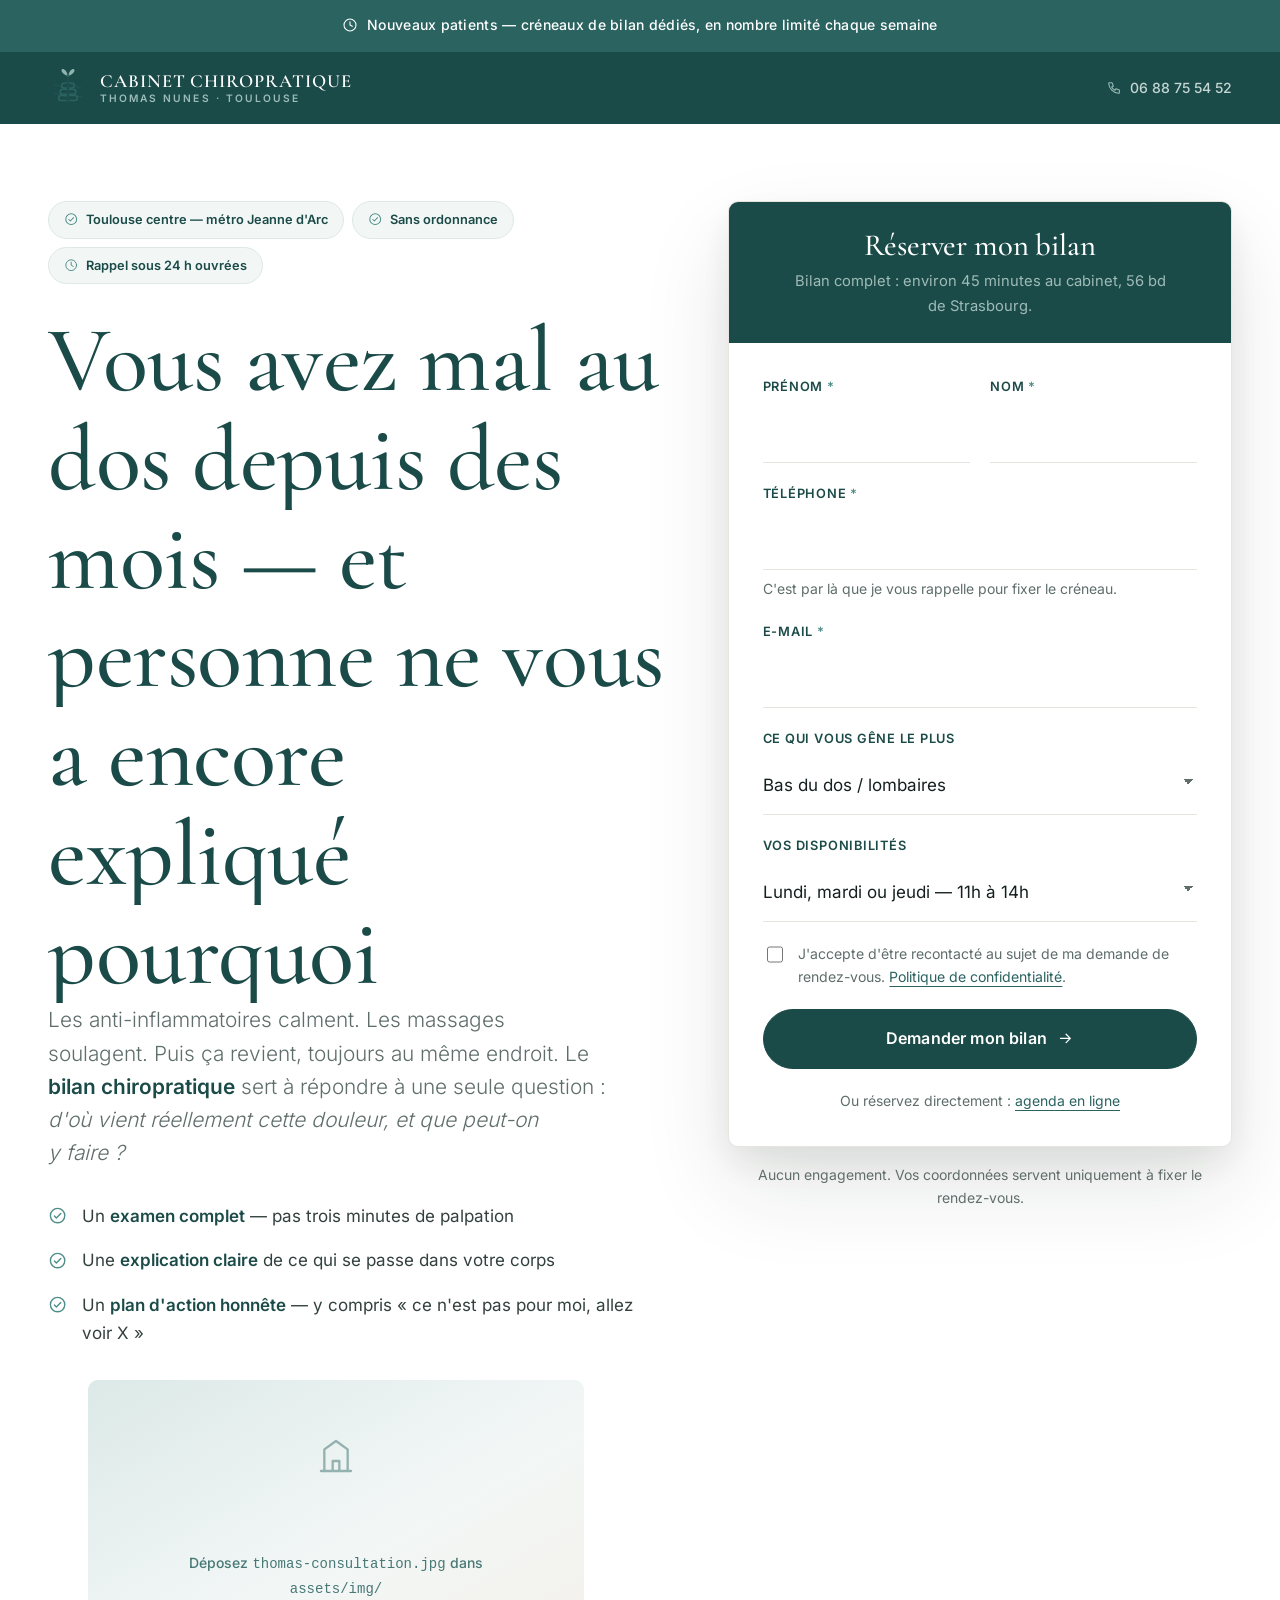
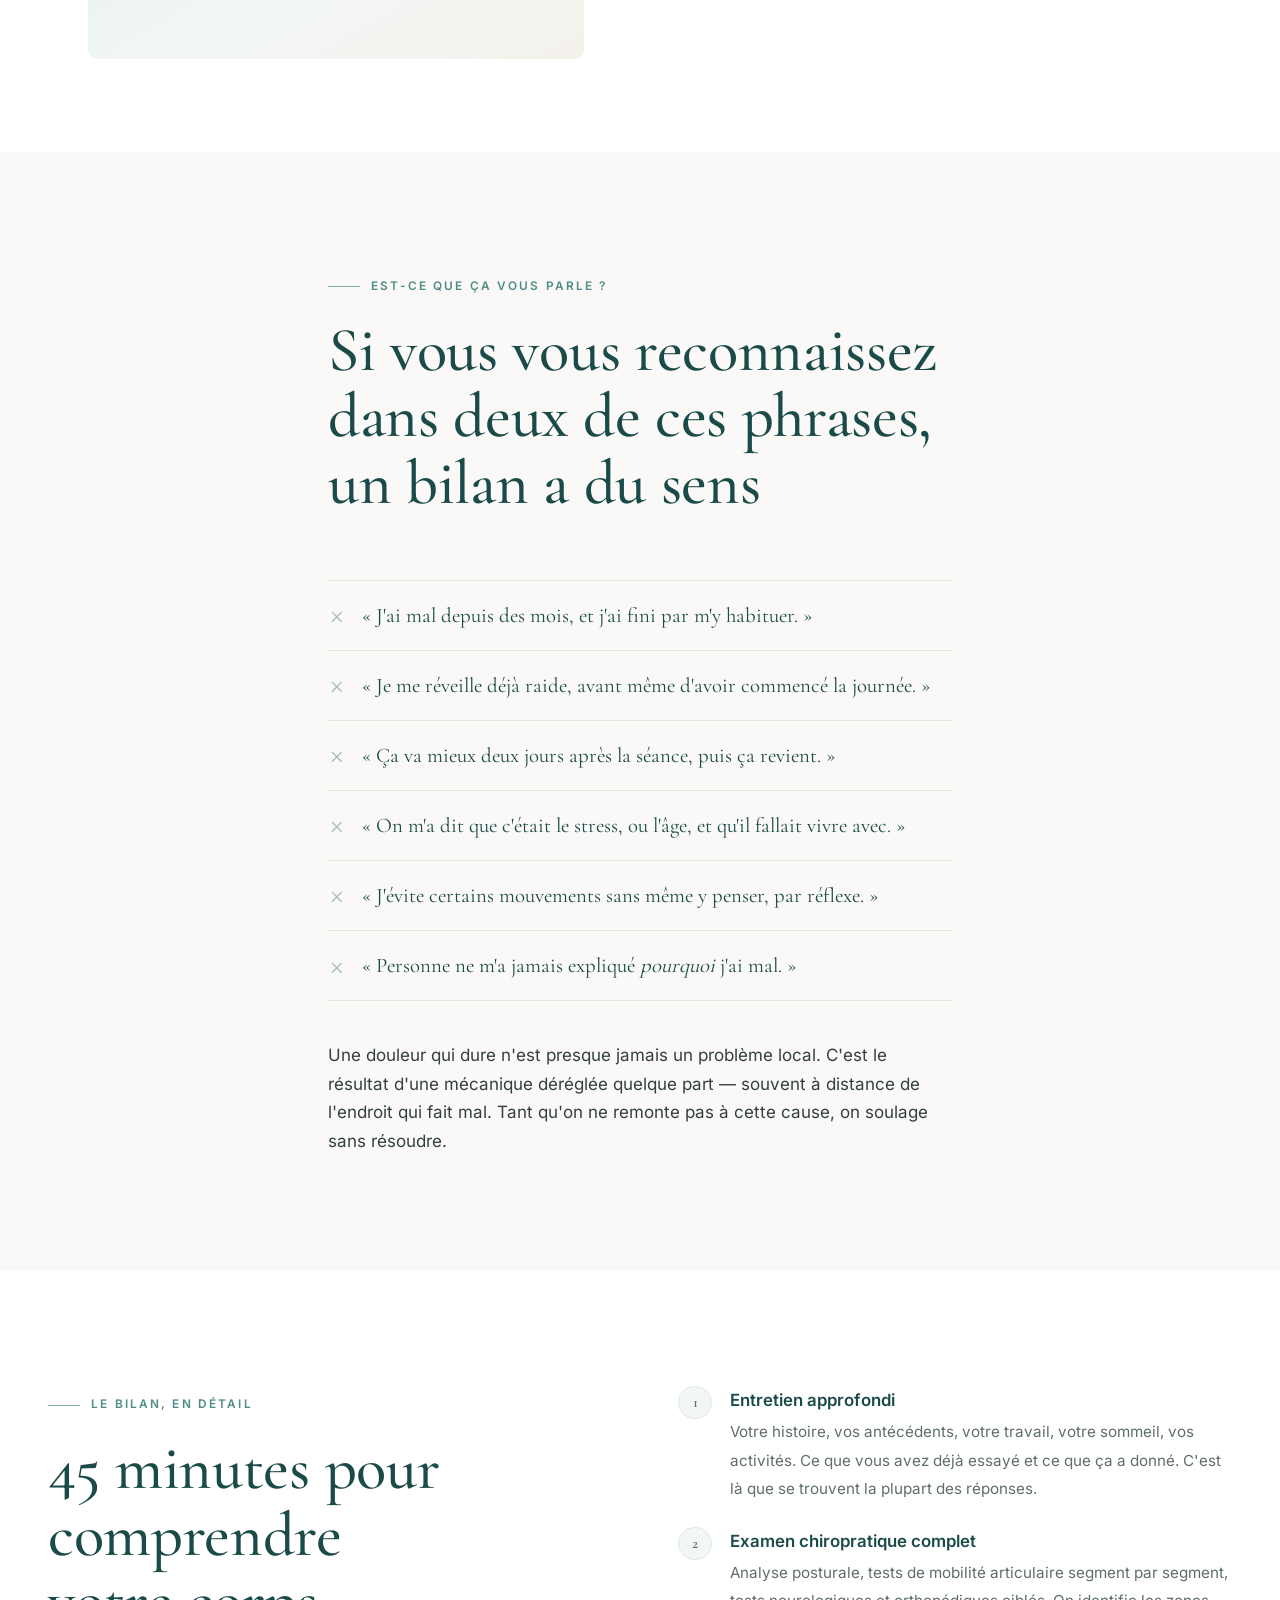
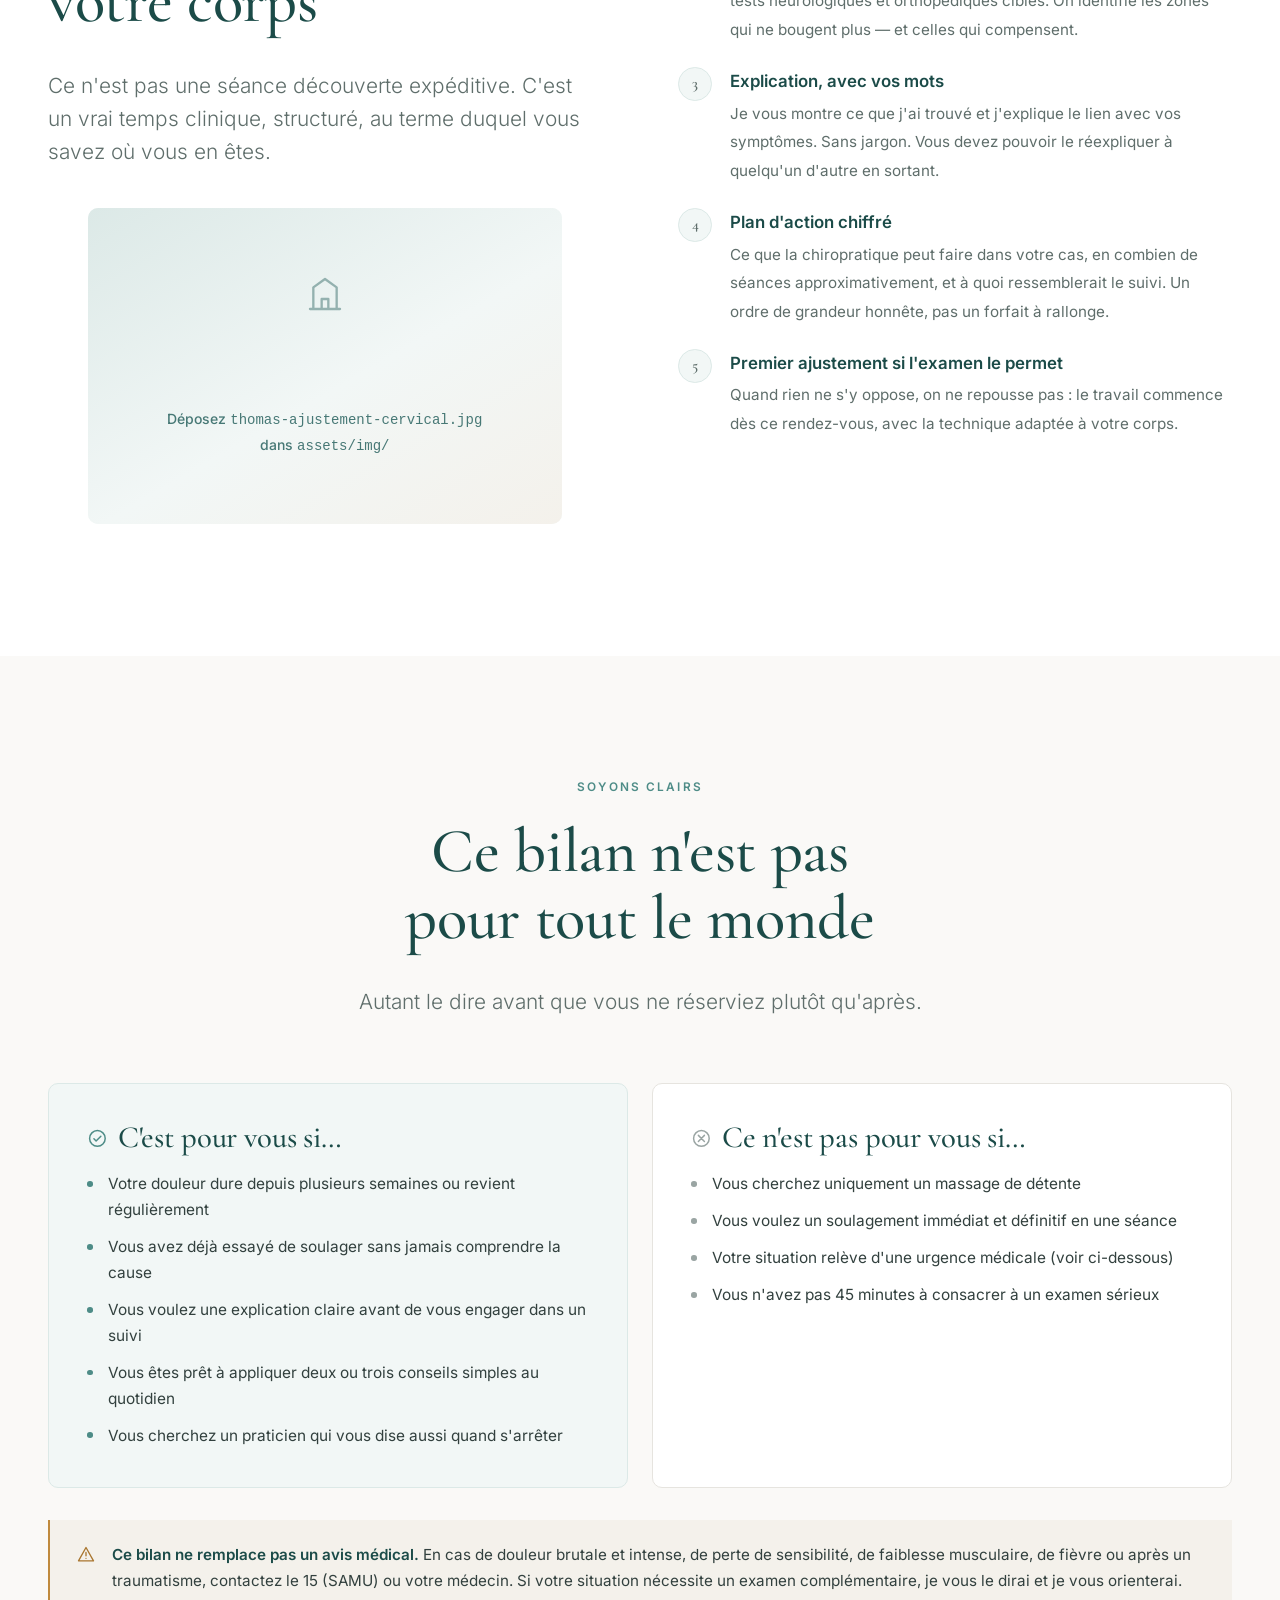
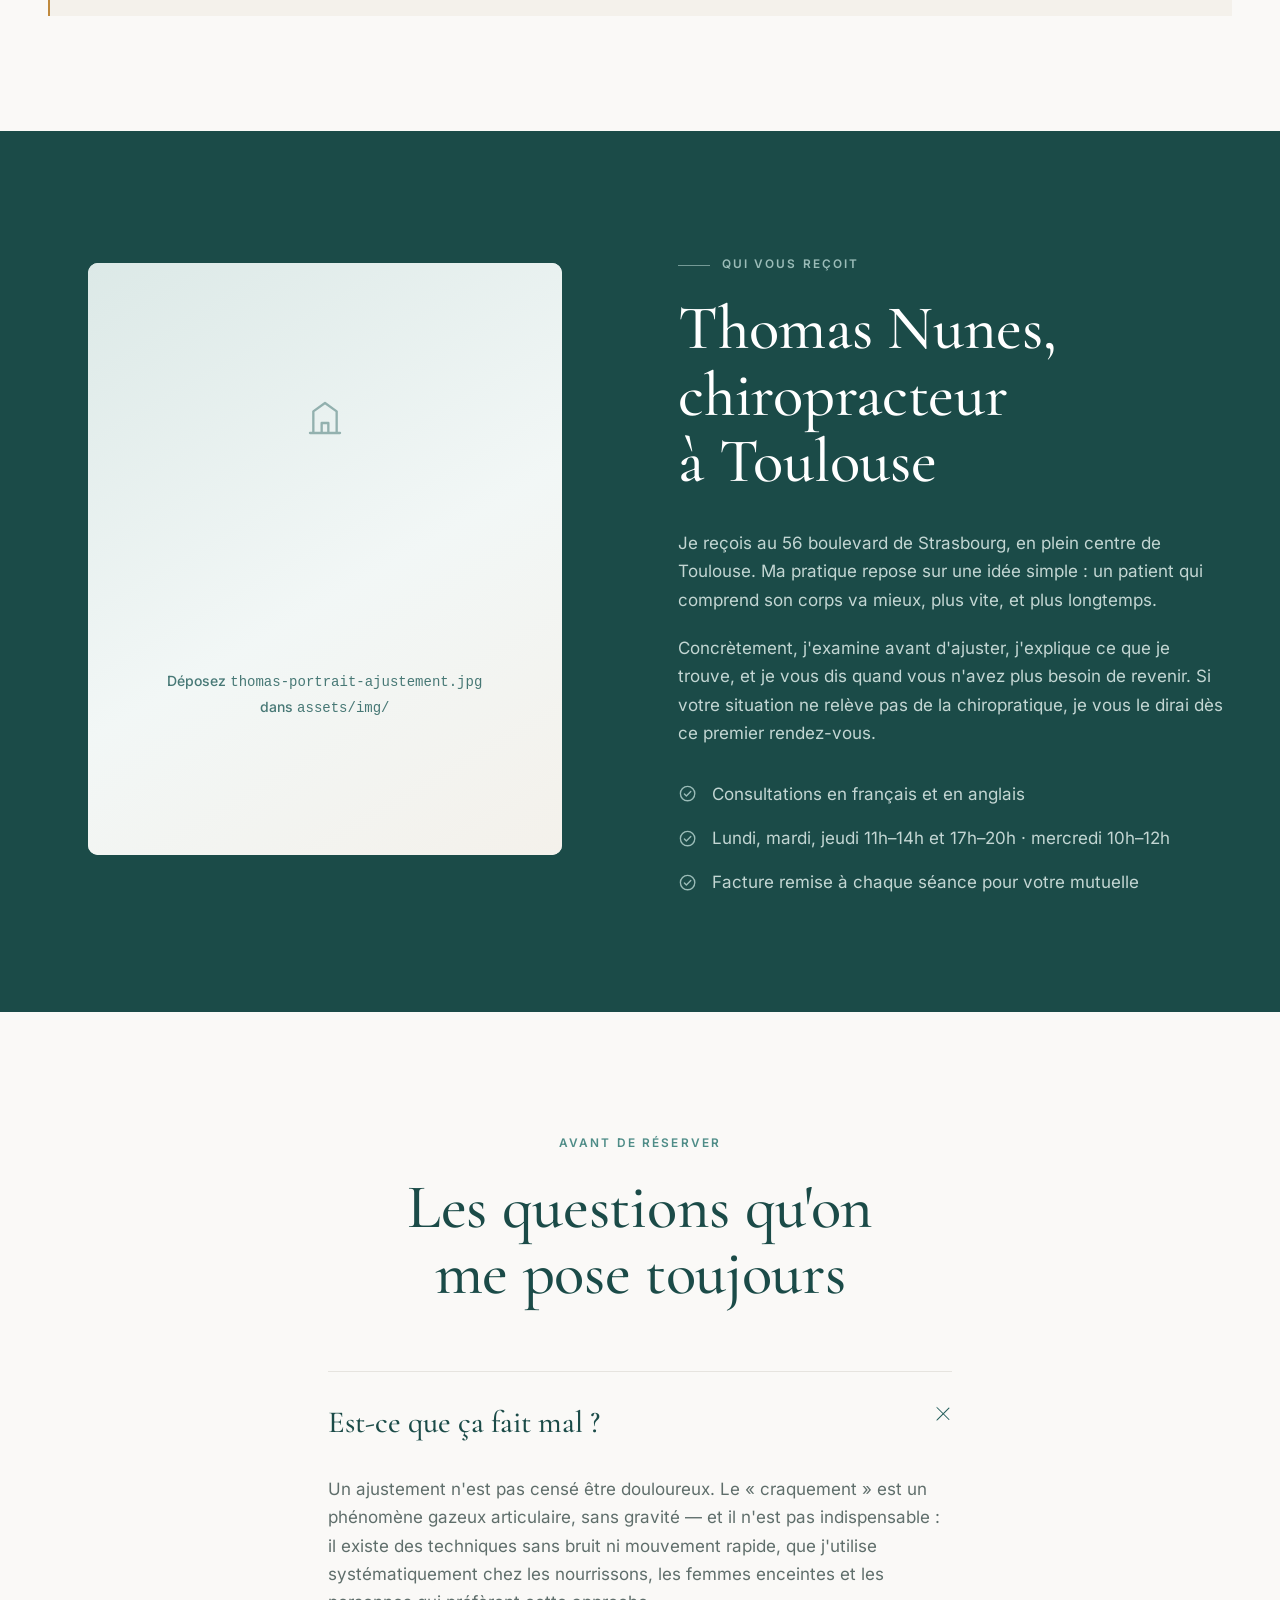
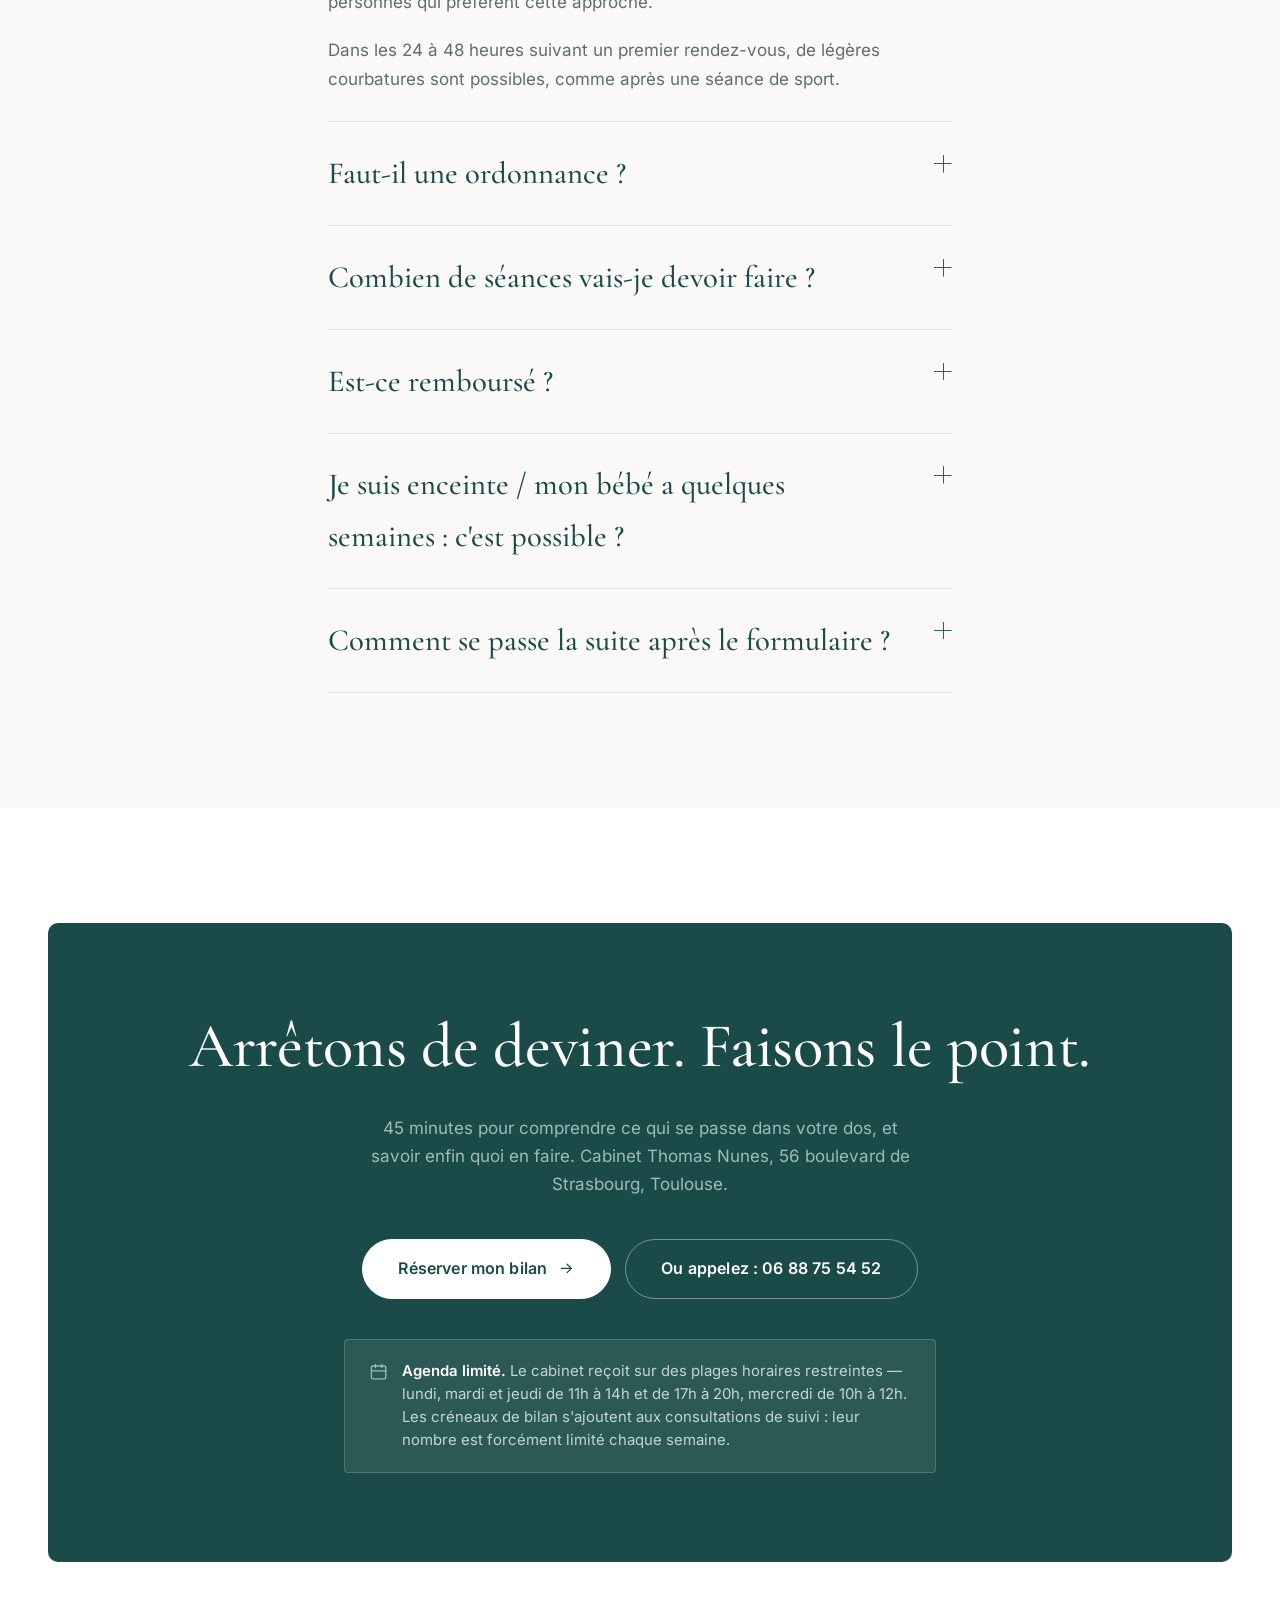
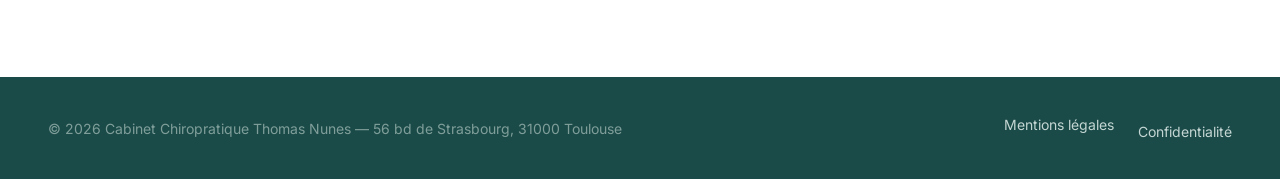
==== commit 3aa6d7c6: "Refonte : identite du logo, vrais horaires, photos, animations et SEO Identite reprise du logo du ca" ====
--- a/bilan/index.html
+++ b/bilan/index.html
@@ -4,587 +4,316 @@
 <meta charset="utf-8">
 <meta name="viewport" content="width=device-width, initial-scale=1">
 
-<!-- ============================================================================
+<!-- ==========================================================================
      TUNNEL DE VENTE — PAGE PRIVEE
-     ----------------------------------------------------------------------------
-     Cette page n'est PAS accessible depuis le site vitrine :
-       · aucun lien n'y mène depuis l'accueil, le menu ou le pied de page ;
-       · elle est exclue de l'indexation (balise robots ci-dessous,
-         robots.txt et en-tete X-Robots-Tag dans netlify.toml) ;
-       · elle est absente du sitemap.xml ;
-       · elle n'a pas de menu : aucun lien ne renvoie vers la vitrine, afin que
-         le visiteur venu de la publicité reste dans le parcours.
-     On y accede uniquement par l'URL de vos annonces :
-       https://nuneschiropratique.fr/bilan/
-     ============================================================================ -->
+     Non accessible depuis le site vitrine :
+       · aucun lien entrant depuis l'accueil, le menu ou le pied de page ;
+       · noindex (balise ci-dessous + robots.txt + en-tete X-Robots-Tag) ;
+       · absente du sitemap.xml ;
+       · pas de menu : le visiteur venu de la publicite reste dans le parcours.
+     URL a utiliser dans vos annonces :
+       https://nuneschiropratique.fr/bilan/?src=nom-de-campagne
+     ========================================================================== -->
 <meta name="robots" content="noindex, nofollow, noarchive, nosnippet">
 <title>Bilan chiropratique complet — Cabinet Thomas Nunes, Toulouse</title>
 <meta name="description" content="Un bilan chiropratique complet à Toulouse : examen, explication de vos douleurs et plan d'action. Cabinet Thomas Nunes, 56 bd de Strasbourg.">
-<meta name="theme-color" content="#10332E">
+<meta name="theme-color" content="#1B4B48">
 <link rel="icon" href="/assets/img/favicon.svg" type="image/svg+xml">
+<link rel="preload" href="/assets/fonts/cormorant-garamond.woff2" as="font" type="font/woff2" crossorigin>
+<link rel="preload" href="/assets/fonts/inter.woff2" as="font" type="font/woff2" crossorigin>
 <link rel="stylesheet" href="/assets/css/site.css">
 <link rel="stylesheet" href="/assets/css/funnel.css">
 </head>
-<body>
+<body class="funnel">
 <a class="skip-link" href="#reserver">Aller au formulaire de réservation</a>
-
-<!-- ======================= BANDEAU D'OFFRE ======================= -->
-<!-- AJUSTER : adaptez ce bandeau à l'offre réellement mise en avant dans vos annonces.
-     Ne promettez que ce que vous tenez : le message doit correspondre mot pour mot
-     à celui de la publicité, sinon le taux de conversion chute. -->
+<div class="swipe" aria-hidden="true"></div>
 <div class="offer-bar">
-  <span>
-    <svg viewBox="0 0 24 24" fill="none" stroke="currentColor" stroke-width="2" stroke-linecap="round" stroke-linejoin="round" aria-hidden="true"><circle cx="12" cy="12" r="9"/><path d="M12 7v5l3.5 2"/></svg>
-    Nouveaux patients — créneaux de bilan dédiés, en nombre limité chaque semaine
-  </span>
+  <span><svg viewBox="0 0 24 24" fill="none" stroke="currentColor" stroke-width="1.6" stroke-linecap="round" stroke-linejoin="round" aria-hidden="true"><circle cx="12" cy="12" r="9"/><path d="M12 7v5l3.5 2"/></svg> Nouveaux patients — créneaux de bilan dédiés, en nombre limité chaque semaine</span>
 </div>
-
-<!-- ======================= EN-TETE MINIMAL (sans navigation) ======================= -->
 <header class="funnel-header">
   <div class="wrap funnel-header__inner">
-    <!-- Volontairement NON cliquable : pas de sortie vers la vitrine -->
     <span class="brand">
-      <img class="brand__mark" src="/assets/img/logo.svg" alt="" width="37" height="37">
+      <img class="brand__mark" src="/assets/img/logo.svg" alt="" width="40" height="40">
       <span class="brand__text">
-        <span class="brand__name">Nunes Chiropratique</span>
+        <span class="brand__name">Cabinet Chiropratique</span>
         <span class="brand__role">Thomas Nunes · Toulouse</span>
       </span>
     </span>
-    <a class="funnel-header__meta" href="tel:+33688755452" style="text-decoration:none">
-      <svg viewBox="0 0 24 24" fill="none" stroke="currentColor" stroke-width="1.8" stroke-linecap="round" stroke-linejoin="round" aria-hidden="true"><path d="M5 4h4l2 5-2.5 1.5a11 11 0 0 0 5 5L15 13l5 2v4a1 1 0 0 1-1 1A16 16 0 0 1 4 5a1 1 0 0 1 1-1z"/></svg>
-      06 88 75 54 52
-    </a>
+    <a class="funnel-header__meta" href="tel:+33688755452"><svg viewBox="0 0 24 24" fill="none" stroke="currentColor" stroke-width="1.6" stroke-linecap="round" stroke-linejoin="round" aria-hidden="true"><path d="M5 4h4l2 5-2.5 1.5a11 11 0 0 0 5 5L15 13l5 2v4a1 1 0 0 1-1 1A16 16 0 0 1 4 5a1 1 0 0 1 1-1z"/></svg> 06 88 75 54 52</a>
   </div>
 </header>
-
 <main>
 
-  <!-- ======================= HERO + FORMULAIRE ======================= -->
   <section class="funnel-hero">
     <div class="wrap funnel-split">
-
       <div>
         <div class="badge-row">
-          <span class="badge"><svg viewBox="0 0 24 24" fill="none" stroke="currentColor" stroke-width="2.2" stroke-linecap="round" stroke-linejoin="round" aria-hidden="true"><path d="M5 12l4 4L19 7"/></svg>Toulouse centre — métro Jeanne d'Arc</span>
-          <span class="badge"><svg viewBox="0 0 24 24" fill="none" stroke="currentColor" stroke-width="2.2" stroke-linecap="round" stroke-linejoin="round" aria-hidden="true"><path d="M5 12l4 4L19 7"/></svg>Sans ordonnance</span>
-          <span class="badge badge--accent"><svg viewBox="0 0 24 24" fill="none" stroke="currentColor" stroke-width="2.2" stroke-linecap="round" stroke-linejoin="round" aria-hidden="true"><circle cx="12" cy="12" r="9"/><path d="M12 7v5l3.5 2"/></svg>Réponse sous 24 h ouvrées</span>
+          <span class="badge"><svg viewBox="0 0 24 24" fill="none" stroke="currentColor" stroke-width="1.7" stroke-linecap="round" stroke-linejoin="round" aria-hidden="true"><circle cx="12" cy="12" r="9"/><path d="M8 12.5l2.5 2.5L16 9.5"/></svg> Toulouse centre — métro Jeanne d'Arc</span>
+          <span class="badge"><svg viewBox="0 0 24 24" fill="none" stroke="currentColor" stroke-width="1.7" stroke-linecap="round" stroke-linejoin="round" aria-hidden="true"><circle cx="12" cy="12" r="9"/><path d="M8 12.5l2.5 2.5L16 9.5"/></svg> Sans ordonnance</span>
+          <span class="badge"><svg viewBox="0 0 24 24" fill="none" stroke="currentColor" stroke-width="1.6" stroke-linecap="round" stroke-linejoin="round" aria-hidden="true"><circle cx="12" cy="12" r="9"/><path d="M12 7v5l3.5 2"/></svg> Rappel sous 24 h ouvrées</span>
         </div>
 
-        <h1>Vous avez mal au dos depuis des mois&nbsp;— et personne ne vous a encore expliqué pourquoi</h1>
-
-        <p class="lede">
-          Les anti-inflammatoires calment. Les massages soulagent. Puis ça revient, toujours au
-          même endroit. Le <strong>bilan chiropratique</strong> sert à répondre à une seule
-          question&nbsp;: <em>d'où vient réellement cette douleur, et que peut-on y faire&nbsp;?</em>
+        <h1 data-words>Vous avez mal au dos depuis des mois — et personne ne vous a encore expliqué pourquoi</h1>
+
+        <p class="lede reveal" data-delay="1">
+          Les anti-inflammatoires calment. Les massages soulagent. Puis ça revient, toujours au même
+          endroit. Le <strong>bilan chiropratique</strong> sert à répondre à une seule question&nbsp;:
+          <em>d'où vient réellement cette douleur, et que peut-on y faire&nbsp;?</em>
         </p>
 
-        <ul class="checks" style="margin:1.75rem 0">
-          <li>
-            <svg viewBox="0 0 24 24" fill="none" stroke="currentColor" stroke-width="2" stroke-linecap="round" stroke-linejoin="round" aria-hidden="true"><circle cx="12" cy="12" r="9"/><path d="M8 12.5l2.5 2.5L16 9.5"/></svg>
-            <span>Un <strong>examen complet</strong> — pas trois minutes de palpation</span>
-          </li>
-          <li>
-            <svg viewBox="0 0 24 24" fill="none" stroke="currentColor" stroke-width="2" stroke-linecap="round" stroke-linejoin="round" aria-hidden="true"><circle cx="12" cy="12" r="9"/><path d="M8 12.5l2.5 2.5L16 9.5"/></svg>
-            <span>Une <strong>explication claire</strong> de ce qui se passe dans votre corps</span>
-          </li>
-          <li>
-            <svg viewBox="0 0 24 24" fill="none" stroke="currentColor" stroke-width="2" stroke-linecap="round" stroke-linejoin="round" aria-hidden="true"><circle cx="12" cy="12" r="9"/><path d="M8 12.5l2.5 2.5L16 9.5"/></svg>
-            <span>Un <strong>plan d'action honnête</strong> — y compris «&nbsp;ce n'est pas pour moi, allez voir X&nbsp;»</span>
-          </li>
+        <ul class="checks reveal" data-delay="2" style="margin:2rem 0">
+          <li><svg viewBox="0 0 24 24" fill="none" stroke="currentColor" stroke-width="1.7" stroke-linecap="round" stroke-linejoin="round" aria-hidden="true"><circle cx="12" cy="12" r="9"/><path d="M8 12.5l2.5 2.5L16 9.5"/></svg><span>Un <strong>examen complet</strong> — pas trois minutes de palpation</span></li>
+          <li><svg viewBox="0 0 24 24" fill="none" stroke="currentColor" stroke-width="1.7" stroke-linecap="round" stroke-linejoin="round" aria-hidden="true"><circle cx="12" cy="12" r="9"/><path d="M8 12.5l2.5 2.5L16 9.5"/></svg><span>Une <strong>explication claire</strong> de ce qui se passe dans votre corps</span></li>
+          <li><svg viewBox="0 0 24 24" fill="none" stroke="currentColor" stroke-width="1.7" stroke-linecap="round" stroke-linejoin="round" aria-hidden="true"><circle cx="12" cy="12" r="9"/><path d="M8 12.5l2.5 2.5L16 9.5"/></svg><span>Un <strong>plan d'action honnête</strong> — y compris «&nbsp;ce n'est pas pour moi, allez voir X&nbsp;»</span></li>
         </ul>
 
-        <div class="hero__figure reveal" style="aspect-ratio:16/10;max-width:34rem">
-          <!-- REMPLACER : photo du praticien en consultation (format 16/10, ~1200x750px).
-               Sur une page publicitaire, une photo réelle du praticien augmente nettement
-               la conversion : privilégiez un visage, pas une image d'illustration. -->
-          <div class="ph">
-            <svg viewBox="0 0 24 24" fill="none" stroke="currentColor" stroke-width="1.5" stroke-linecap="round" stroke-linejoin="round" aria-hidden="true"><circle cx="9" cy="8" r="3.4"/><path d="M2.5 20v-1.2A4.8 4.8 0 0 1 7.3 14h3.4a4.8 4.8 0 0 1 4.8 4.8V20"/><path d="M17 6.5l4.5 2-4.5 2"/></svg>
-            <span>Emplacement photo — Thomas Nunes en consultation</span>
-          </div>
-        </div>
-      </div>
-
-      <!-- ---------- Carte de réservation ---------- -->
+        <div style="max-width:36rem"><figure class="figure figure--wide figure--parallax"><div class="figure__fallback"><svg viewBox="0 0 24 24" fill="none" stroke="currentColor" stroke-width="1.4" stroke-linecap="round" stroke-linejoin="round" aria-hidden="true"><path d="M3 21h18M5 21V8l7-5 7 5v13M10 21v-6h4v6"/></svg><span>Déposez <code>thomas-consultation.jpg</code> dans <code>assets/img/</code></span></div><img src="/assets/img/thomas-consultation.jpg" alt="Thomas Nunes en consultation, ajustement cervical au cabinet de Toulouse" width="1600" height="900" decoding="async" onerror="this.style.display=&quot;none&quot;"><div class="figure__mask"></div></figure></div>
+      </div>
+
       <aside class="funnel-split__aside" id="reserver">
         <div class="booking-card">
           <div class="booking-card__head">
             <h2>Réserver mon bilan</h2>
-
-            <!-- ===================================================================
+            <!-- ==============================================================
                  A COMPLETER — OFFRE & PRIX
-                 Aucun tarif n'a été inventé. Si votre annonce met en avant un prix
-                 ou une remise, décommentez ce bloc et renseignez les montants —
-                 ils doivent être identiques à ceux de la publicité.
-
-                 <div class="booking-card__price">
-                   <ins>__ €</ins>
-                   <del>__ €</del>
-                 </div>
-                 =================================================================== -->
-
+                 Aucun tarif n'a ete invente. Si votre annonce met en avant un
+                 prix ou une remise, decommentez et renseignez — les montants
+                 doivent etre identiques a ceux de la publicite.
+
+                 <div class="booking-card__price"><ins>__ €</ins><del>__ €</del></div>
+                 ============================================================== -->
             <p>Bilan complet&nbsp;: environ 45 minutes au cabinet, 56 bd de Strasbourg.</p>
           </div>
-
           <div class="booking-card__body">
-            <!-- Formulaire Netlify : actif dès le déploiement sur Netlify.
-                 Les demandes arrivent dans l'onglet « Forms » du tableau de bord. -->
             <form class="form" name="bilan" method="POST" data-netlify="true" netlify-honeypot="bot-field" action="/bilan/merci/">
               <input type="hidden" name="form-name" value="bilan">
-              <!-- Trace la provenance publicitaire : ajoutez ?src=meta-ads-oct
-                   à l'URL de vos annonces et récupérez la valeur ici. -->
-              <input type="hidden" name="source" value="tunnel-bilan">
+              <!-- Trace la campagne : ajoutez ?src=meta-octobre a l'URL de vos annonces -->
+              <input type="hidden" name="source" value="tunnel-bilan" data-src-field>
               <p hidden><label>Ne pas remplir&nbsp;: <input name="bot-field"></label></p>
 
               <div class="form__row">
-                <div class="field">
-                  <label for="b-prenom">Prénom <span class="req" aria-hidden="true">*</span></label>
-                  <input type="text" id="b-prenom" name="prenom" autocomplete="given-name" required>
-                </div>
-                <div class="field">
-                  <label for="b-nom">Nom <span class="req" aria-hidden="true">*</span></label>
-                  <input type="text" id="b-nom" name="nom" autocomplete="family-name" required>
-                </div>
+                <div class="field"><label for="b-prenom">Prénom <span class="req" aria-hidden="true">*</span></label>
+                  <input type="text" id="b-prenom" name="prenom" autocomplete="given-name" required></div>
+                <div class="field"><label for="b-nom">Nom <span class="req" aria-hidden="true">*</span></label>
+                  <input type="text" id="b-nom" name="nom" autocomplete="family-name" required></div>
               </div>
-
-              <div class="field">
-                <label for="b-tel">Téléphone <span class="req" aria-hidden="true">*</span></label>
+              <div class="field"><label for="b-tel">Téléphone <span class="req" aria-hidden="true">*</span></label>
                 <input type="tel" id="b-tel" name="telephone" autocomplete="tel" inputmode="tel" required>
-                <p class="hint">C'est par là que je vous rappelle pour fixer le créneau.</p>
-              </div>
-
-              <div class="field">
-                <label for="b-email">E-mail <span class="req" aria-hidden="true">*</span></label>
-                <input type="email" id="b-email" name="email" autocomplete="email" required>
-              </div>
-
-              <div class="field">
-                <label for="b-zone">Ce qui vous gêne le plus</label>
+                <p class="hint">C'est par là que je vous rappelle pour fixer le créneau.</p></div>
+              <div class="field"><label for="b-email">E-mail <span class="req" aria-hidden="true">*</span></label>
+                <input type="email" id="b-email" name="email" autocomplete="email" required></div>
+              <div class="field"><label for="b-zone">Ce qui vous gêne le plus</label>
                 <select id="b-zone" name="zone">
-                  <option>Bas du dos / lombaires</option>
-                  <option>Nuque, cou, épaules</option>
-                  <option>Milieu du dos</option>
-                  <option>Maux de tête</option>
-                  <option>Douleur dans une jambe ou un bras</option>
-                  <option>Suivi sportif / prévention</option>
-                  <option>Grossesse</option>
-                  <option>Nourrisson ou enfant</option>
+                  <option>Bas du dos / lombaires</option><option>Nuque, cou, épaules</option>
+                  <option>Milieu du dos</option><option>Maux de tête</option>
+                  <option>Douleur dans une jambe ou un bras</option><option>Suivi sportif / prévention</option>
+                  <option>Grossesse</option><option>Nourrisson ou enfant</option>
                   <option>Autre / je ne sais pas</option>
-                </select>
-              </div>
-
-              <div class="field">
-                <label for="b-dispo">Vos disponibilités</label>
+                </select></div>
+              <div class="field"><label for="b-dispo">Vos disponibilités</label>
                 <select id="b-dispo" name="disponibilites">
-                  <option>Plutôt en matinée</option>
-                  <option>Plutôt sur la pause déjeuner</option>
-                  <option>Plutôt en fin de journée (après 17h)</option>
-                  <option>Le samedi matin</option>
+                  <option>Lundi, mardi ou jeudi — 11h à 14h</option>
+                  <option>Lundi, mardi ou jeudi — 17h à 20h</option>
+                  <option>Mercredi matin — 10h à 12h</option>
                   <option>Flexible</option>
-                </select>
-              </div>
-
-              <label class="consent">
-                <input type="checkbox" name="consentement" value="oui" required>
-                <span>
-                  J'accepte d'être recontacté au sujet de ma demande de rendez-vous.
-                  <a href="/confidentialite/" target="_blank" rel="noopener">Politique de confidentialité</a>.
-                </span>
-              </label>
-
-              <button class="btn btn--accent btn--lg btn--block" type="submit">
-                Demander mon bilan
-                <svg viewBox="0 0 24 24" fill="none" stroke="currentColor" stroke-width="2" stroke-linecap="round" stroke-linejoin="round" aria-hidden="true"><path d="M5 12h14M13 6l6 6-6 6"/></svg>
-              </button>
-
+                </select></div>
+              <label class="consent"><input type="checkbox" name="consentement" value="oui" required>
+                <span>J'accepte d'être recontacté au sujet de ma demande de rendez-vous.
+                <a href="/confidentialite/" target="_blank" rel="noopener">Politique de confidentialité</a>.</span></label>
+              <button class="btn btn--lg btn--block" type="submit">Demander mon bilan <svg viewBox="0 0 24 24" fill="none" stroke="currentColor" stroke-width="1.8" stroke-linecap="round" stroke-linejoin="round" aria-hidden="true"><path d="M5 12h14M13 6l6 6-6 6"/></svg></button>
               <p style="text-align:center;font-size:var(--step--1);color:var(--ink-500);margin:0">
-                Ou réservez directement&nbsp;:
-                <a href="https://www.doctolib.fr/chiropracteur/toulouse/thomas-nunes" target="_blank" rel="noopener">agenda en ligne</a>
-              </p>
+                Ou réservez directement&nbsp;: <a href="https://www.doctolib.fr/chiropracteur/toulouse/thomas-nunes" target="_blank" rel="noopener">agenda en ligne</a></p>
             </form>
           </div>
         </div>
-
         <p style="margin-top:1rem;font-size:var(--step--1);color:var(--ink-500);text-align:center">
-          Aucun engagement. Vos coordonnées servent uniquement à fixer le rendez-vous.
-        </p>
+          Aucun engagement. Vos coordonnées servent uniquement à fixer le rendez-vous.</p>
       </aside>
     </div>
   </section>
 
-  <!-- ======================= POINTS DE DOULEUR ======================= -->
-  <section class="section section--white">
+  <section class="section section--paper2">
     <div class="wrap wrap--narrow">
-      <div class="section-head">
-        <p class="eyebrow">Est-ce que ça vous parle&nbsp;?</p>
-        <h2>Si vous vous reconnaissez dans deux de ces phrases, un bilan a du sens</h2>
-      </div>
-
+      <div class="section-head"><p class="eyebrow">Est-ce que ça vous parle&nbsp;?</p>
+        <h2>Si vous vous reconnaissez dans deux de ces phrases, un bilan a du sens</h2></div>
       <ul class="pain-list reveal">
-        <li>
-          <svg viewBox="0 0 24 24" fill="none" stroke="currentColor" stroke-width="2" stroke-linecap="round" stroke-linejoin="round" aria-hidden="true"><path d="M6 6l12 12M18 6L6 18"/></svg>
-          <span>«&nbsp;J'ai mal depuis des mois, et j'ai fini par m'y habituer.&nbsp;»</span>
-        </li>
-        <li>
-          <svg viewBox="0 0 24 24" fill="none" stroke="currentColor" stroke-width="2" stroke-linecap="round" stroke-linejoin="round" aria-hidden="true"><path d="M6 6l12 12M18 6L6 18"/></svg>
-          <span>«&nbsp;Je me réveille déjà raide, avant même d'avoir commencé la journée.&nbsp;»</span>
-        </li>
-        <li>
-          <svg viewBox="0 0 24 24" fill="none" stroke="currentColor" stroke-width="2" stroke-linecap="round" stroke-linejoin="round" aria-hidden="true"><path d="M6 6l12 12M18 6L6 18"/></svg>
-          <span>«&nbsp;Ça va mieux deux jours après la séance, puis ça revient.&nbsp;»</span>
-        </li>
-        <li>
-          <svg viewBox="0 0 24 24" fill="none" stroke="currentColor" stroke-width="2" stroke-linecap="round" stroke-linejoin="round" aria-hidden="true"><path d="M6 6l12 12M18 6L6 18"/></svg>
-          <span>«&nbsp;On m'a dit que c'était le stress, ou l'âge, et qu'il fallait vivre avec.&nbsp;»</span>
-        </li>
-        <li>
-          <svg viewBox="0 0 24 24" fill="none" stroke="currentColor" stroke-width="2" stroke-linecap="round" stroke-linejoin="round" aria-hidden="true"><path d="M6 6l12 12M18 6L6 18"/></svg>
-          <span>«&nbsp;J'évite certains mouvements sans même y penser, par réflexe.&nbsp;»</span>
-        </li>
-        <li>
-          <svg viewBox="0 0 24 24" fill="none" stroke="currentColor" stroke-width="2" stroke-linecap="round" stroke-linejoin="round" aria-hidden="true"><path d="M6 6l12 12M18 6L6 18"/></svg>
-          <span>«&nbsp;Personne ne m'a jamais expliqué <em>pourquoi</em> j'ai mal.&nbsp;»</span>
-        </li>
+        <li><svg viewBox="0 0 24 24" fill="none" stroke="currentColor" stroke-width="1.8" stroke-linecap="round" stroke-linejoin="round" aria-hidden="true"><path d="M6 6l12 12M18 6L6 18"/></svg><span>«&nbsp;J'ai mal depuis des mois, et j'ai fini par m'y habituer.&nbsp;»</span></li>
+        <li><svg viewBox="0 0 24 24" fill="none" stroke="currentColor" stroke-width="1.8" stroke-linecap="round" stroke-linejoin="round" aria-hidden="true"><path d="M6 6l12 12M18 6L6 18"/></svg><span>«&nbsp;Je me réveille déjà raide, avant même d'avoir commencé la journée.&nbsp;»</span></li>
+        <li><svg viewBox="0 0 24 24" fill="none" stroke="currentColor" stroke-width="1.8" stroke-linecap="round" stroke-linejoin="round" aria-hidden="true"><path d="M6 6l12 12M18 6L6 18"/></svg><span>«&nbsp;Ça va mieux deux jours après la séance, puis ça revient.&nbsp;»</span></li>
+        <li><svg viewBox="0 0 24 24" fill="none" stroke="currentColor" stroke-width="1.8" stroke-linecap="round" stroke-linejoin="round" aria-hidden="true"><path d="M6 6l12 12M18 6L6 18"/></svg><span>«&nbsp;On m'a dit que c'était le stress, ou l'âge, et qu'il fallait vivre avec.&nbsp;»</span></li>
+        <li><svg viewBox="0 0 24 24" fill="none" stroke="currentColor" stroke-width="1.8" stroke-linecap="round" stroke-linejoin="round" aria-hidden="true"><path d="M6 6l12 12M18 6L6 18"/></svg><span>«&nbsp;J'évite certains mouvements sans même y penser, par réflexe.&nbsp;»</span></li>
+        <li><svg viewBox="0 0 24 24" fill="none" stroke="currentColor" stroke-width="1.8" stroke-linecap="round" stroke-linejoin="round" aria-hidden="true"><path d="M6 6l12 12M18 6L6 18"/></svg><span>«&nbsp;Personne ne m'a jamais expliqué <em>pourquoi</em> j'ai mal.&nbsp;»</span></li>
       </ul>
-
-      <p style="margin-top:2rem">
-        Une douleur qui dure n'est presque jamais un problème local. C'est le résultat d'une
-        mécanique déréglée quelque part — souvent à distance de l'endroit qui fait mal. Tant
-        qu'on ne remonte pas à cette cause, on soulage sans résoudre.
-      </p>
-    </div>
-  </section>
-
-  <!-- ======================= CE QUI EST INCLUS ======================= -->
+      <p style="margin-top:2.5rem">Une douleur qui dure n'est presque jamais un problème local.
+      C'est le résultat d'une mécanique déréglée quelque part — souvent à distance de l'endroit qui
+      fait mal. Tant qu'on ne remonte pas à cette cause, on soulage sans résoudre.</p>
+    </div>
+  </section>
+
   <section class="section">
-    <div class="wrap split">
-      <div>
-        <p class="eyebrow">Le bilan, en détail</p>
-        <h2>45 minutes pour comprendre votre corps</h2>
-        <p class="lede">
-          Ce n'est pas une séance découverte expéditive. C'est un vrai temps clinique,
-          structuré, au terme duquel vous savez où vous en êtes.
-        </p>
-      </div>
-
-      <ul class="included reveal">
-        <li>
-          <span class="included__num">1</span>
-          <div>
-            <b>Entretien approfondi</b>
-            <span>
-              Votre histoire, vos antécédents, votre travail, votre sommeil, vos activités.
-              Ce que vous avez déjà essayé et ce que ça a donné. C'est là que se trouvent
-              la plupart des réponses.
-            </span>
-          </div>
-        </li>
-        <li>
-          <span class="included__num">2</span>
-          <div>
-            <b>Examen chiropratique complet</b>
-            <span>
-              Analyse posturale, tests de mobilité articulaire segment par segment, tests
-              neurologiques et orthopédiques ciblés. On identifie les zones qui ne bougent
-              plus — et celles qui compensent.
-            </span>
-          </div>
-        </li>
-        <li>
-          <span class="included__num">3</span>
-          <div>
-            <b>Explication, avec vos mots</b>
-            <span>
-              Je vous montre ce que j'ai trouvé et je vous explique le lien avec vos symptômes.
-              Sans jargon. Vous devez pouvoir le réexpliquer à quelqu'un d'autre en sortant.
-            </span>
-          </div>
-        </li>
-        <li>
-          <span class="included__num">4</span>
-          <div>
-            <b>Plan d'action chiffré</b>
-            <span>
-              Ce que la chiropratique peut faire dans votre cas, en combien de séances
-              approximativement, et à quoi ressemblerait le suivi. Un ordre de grandeur honnête,
-              pas un forfait à rallonge.
-            </span>
-          </div>
-        </li>
-        <li>
-          <span class="included__num">5</span>
-          <div>
-            <b>Premier ajustement si l'examen le permet</b>
-            <span>
-              Quand rien ne s'y oppose, on ne repousse pas&nbsp;: le travail commence dès
-              ce rendez-vous, avec la technique adaptée à votre corps.
-            </span>
-          </div>
-        </li>
-      </ul>
-    </div>
-  </section>
-
-  <!-- ======================= POUR QUI / PAS POUR QUI ======================= -->
-  <section class="section section--white">
     <div class="wrap">
-      <div class="section-head section-head--center">
-        <p class="eyebrow">Soyons clairs</p>
+      <div class="split split--top">
+        <div>
+          <p class="eyebrow">Le bilan, en détail</p>
+          <h2>45 minutes pour comprendre votre corps</h2>
+          <p class="lede">Ce n'est pas une séance découverte expéditive. C'est un vrai temps clinique,
+          structuré, au terme duquel vous savez où vous en êtes.</p>
+          <div style="margin-top:2.5rem"><figure class="figure figure--land figure--parallax"><div class="figure__fallback"><svg viewBox="0 0 24 24" fill="none" stroke="currentColor" stroke-width="1.4" stroke-linecap="round" stroke-linejoin="round" aria-hidden="true"><path d="M3 21h18M5 21V8l7-5 7 5v13M10 21v-6h4v6"/></svg><span>Déposez <code>thomas-ajustement-cervical.jpg</code> dans <code>assets/img/</code></span></div><img src="/assets/img/thomas-ajustement-cervical.jpg" alt="Thomas Nunes réalisant un ajustement cervical sur une patiente" width="1000" height="1500" loading="lazy" decoding="async" onerror="this.style.display=&quot;none&quot;"><div class="figure__mask"></div></figure></div>
+        </div>
+        <ul class="included reveal">
+          <li><span class="included__num">1</span><div><b>Entretien approfondi</b><span>Votre histoire, vos antécédents, votre travail, votre sommeil, vos activités. Ce que vous avez déjà essayé et ce que ça a donné. C'est là que se trouvent la plupart des réponses.</span></div></li>
+          <li><span class="included__num">2</span><div><b>Examen chiropratique complet</b><span>Analyse posturale, tests de mobilité articulaire segment par segment, tests neurologiques et orthopédiques ciblés. On identifie les zones qui ne bougent plus — et celles qui compensent.</span></div></li>
+          <li><span class="included__num">3</span><div><b>Explication, avec vos mots</b><span>Je vous montre ce que j'ai trouvé et j'explique le lien avec vos symptômes. Sans jargon. Vous devez pouvoir le réexpliquer à quelqu'un d'autre en sortant.</span></div></li>
+          <li><span class="included__num">4</span><div><b>Plan d'action chiffré</b><span>Ce que la chiropratique peut faire dans votre cas, en combien de séances approximativement, et à quoi ressemblerait le suivi. Un ordre de grandeur honnête, pas un forfait à rallonge.</span></div></li>
+          <li><span class="included__num">5</span><div><b>Premier ajustement si l'examen le permet</b><span>Quand rien ne s'y oppose, on ne repousse pas : le travail commence dès ce rendez-vous, avec la technique adaptée à votre corps.</span></div></li>
+        </ul>
+      </div>
+    </div>
+  </section>
+
+  <section class="section section--paper2">
+    <div class="wrap">
+      <div class="section-head section-head--center"><p class="eyebrow">Soyons clairs</p>
         <h2>Ce bilan n'est pas pour tout le monde</h2>
-        <p class="lede">Autant le dire avant que vous ne réserviez plutôt qu'après.</p>
-      </div>
-
+        <p class="lede">Autant le dire avant que vous ne réserviez plutôt qu'après.</p></div>
       <div class="fit">
-        <div class="fit__col fit__col--yes">
-          <h3>
-            <svg viewBox="0 0 24 24" fill="none" stroke="currentColor" stroke-width="2" stroke-linecap="round" stroke-linejoin="round" aria-hidden="true"><circle cx="12" cy="12" r="9"/><path d="M8 12.5l2.5 2.5L16 9.5"/></svg>
-            C'est pour vous si…
-          </h3>
-          <ul>
-            <li>Votre douleur dure depuis plusieurs semaines ou revient régulièrement</li>
-            <li>Vous avez déjà essayé de soulager sans jamais comprendre la cause</li>
-            <li>Vous voulez une explication claire avant de vous engager dans un suivi</li>
-            <li>Vous êtes prêt à appliquer deux ou trois conseils simples au quotidien</li>
-            <li>Vous cherchez un praticien qui vous dise aussi quand s'arrêter</li>
+        <div class="fit__col fit__col--yes"><h3><svg viewBox="0 0 24 24" fill="none" stroke="currentColor" stroke-width="1.7" stroke-linecap="round" stroke-linejoin="round" aria-hidden="true"><circle cx="12" cy="12" r="9"/><path d="M8 12.5l2.5 2.5L16 9.5"/></svg> C'est pour vous si…</h3><ul>
+          <li>Votre douleur dure depuis plusieurs semaines ou revient régulièrement</li>
+          <li>Vous avez déjà essayé de soulager sans jamais comprendre la cause</li>
+          <li>Vous voulez une explication claire avant de vous engager dans un suivi</li>
+          <li>Vous êtes prêt à appliquer deux ou trois conseils simples au quotidien</li>
+          <li>Vous cherchez un praticien qui vous dise aussi quand s'arrêter</li></ul></div>
+        <div class="fit__col fit__col--no"><h3><svg viewBox="0 0 24 24" fill="none" stroke="currentColor" stroke-width="1.7" stroke-linecap="round" stroke-linejoin="round" aria-hidden="true"><circle cx="12" cy="12" r="9"/><path d="M8.5 8.5l7 7M15.5 8.5l-7 7"/></svg> Ce n'est pas pour vous si…</h3><ul>
+          <li>Vous cherchez uniquement un massage de détente</li>
+          <li>Vous voulez un soulagement immédiat et définitif en une séance</li>
+          <li>Votre situation relève d'une urgence médicale (voir ci-dessous)</li>
+          <li>Vous n'avez pas 45 minutes à consacrer à un examen sérieux</li></ul></div>
+      </div>
+      <div class="note note--warn" style="margin-top:2rem"><svg viewBox="0 0 24 24" fill="none" stroke="currentColor" stroke-width="1.6" stroke-linecap="round" stroke-linejoin="round" aria-hidden="true"><path d="M12 3l9 16H3l9-16z"/><path d="M12 9v4M12 16h.01"/></svg><div><p><strong>Ce bilan ne remplace
+      pas un avis médical.</strong> En cas de douleur brutale et intense, de perte de sensibilité,
+      de faiblesse musculaire, de fièvre ou après un traumatisme, contactez le 15 (SAMU) ou votre
+      médecin. Si votre situation nécessite un examen complémentaire, je vous le dirai et je vous
+      orienterai.</p></div></div>
+    </div>
+  </section>
+
+  <section class="section section--brand">
+    <div class="wrap">
+      <div class="split split--top">
+        <div><figure class="figure figure--portrait figure--parallax"><div class="figure__fallback"><svg viewBox="0 0 24 24" fill="none" stroke="currentColor" stroke-width="1.4" stroke-linecap="round" stroke-linejoin="round" aria-hidden="true"><path d="M3 21h18M5 21V8l7-5 7 5v13M10 21v-6h4v6"/></svg><span>Déposez <code>thomas-portrait-ajustement.jpg</code> dans <code>assets/img/</code></span></div><img src="/assets/img/thomas-portrait-ajustement.jpg" alt="Thomas Nunes, chiropracteur à Toulouse, pendant un ajustement" width="1000" height="1250" loading="lazy" decoding="async" onerror="this.style.display=&quot;none&quot;"><div class="figure__mask"></div></figure></div>
+        <div>
+          <p class="eyebrow">Qui vous reçoit</p>
+          <h2>Thomas Nunes, chiropracteur à Toulouse</h2>
+          <p>Je reçois au 56 boulevard de Strasbourg, en plein centre de Toulouse. Ma pratique repose
+          sur une idée simple&nbsp;: un patient qui comprend son corps va mieux, plus vite, et plus
+          longtemps.</p>
+          <p>Concrètement, j'examine avant d'ajuster, j'explique ce que je trouve, et je vous dis
+          quand vous n'avez plus besoin de revenir. Si votre situation ne relève pas de la
+          chiropratique, je vous le dirai dès ce premier rendez-vous.</p>
+          <!-- A COMPLETER : votre diplome, votre ecole, votre annee d'obtention.
+               Sur une page publicitaire, c'est l'element de reassurance le plus
+               efficace — mais il doit etre exact. -->
+          <ul class="checks" style="margin-top:2rem">
+            <li><svg viewBox="0 0 24 24" fill="none" stroke="currentColor" stroke-width="1.7" stroke-linecap="round" stroke-linejoin="round" aria-hidden="true"><circle cx="12" cy="12" r="9"/><path d="M8 12.5l2.5 2.5L16 9.5"/></svg><span>Consultations en français et en anglais</span></li>
+            <li><svg viewBox="0 0 24 24" fill="none" stroke="currentColor" stroke-width="1.7" stroke-linecap="round" stroke-linejoin="round" aria-hidden="true"><circle cx="12" cy="12" r="9"/><path d="M8 12.5l2.5 2.5L16 9.5"/></svg><span>Lundi, mardi, jeudi 11h–14h et 17h–20h · mercredi 10h–12h</span></li>
+            <li><svg viewBox="0 0 24 24" fill="none" stroke="currentColor" stroke-width="1.7" stroke-linecap="round" stroke-linejoin="round" aria-hidden="true"><circle cx="12" cy="12" r="9"/><path d="M8 12.5l2.5 2.5L16 9.5"/></svg><span>Facture remise à chaque séance pour votre mutuelle</span></li>
           </ul>
         </div>
-
-        <div class="fit__col fit__col--no">
-          <h3>
-            <svg viewBox="0 0 24 24" fill="none" stroke="currentColor" stroke-width="2" stroke-linecap="round" stroke-linejoin="round" aria-hidden="true"><circle cx="12" cy="12" r="9"/><path d="M8.5 8.5l7 7M15.5 8.5l-7 7"/></svg>
-            Ce n'est pas pour vous si…
-          </h3>
-          <ul>
-            <li>Vous cherchez uniquement un massage de détente</li>
-            <li>Vous voulez un soulagement immédiat et définitif en une séance</li>
-            <li>Votre situation relève d'une urgence médicale (voir l'encadré ci-dessous)</li>
-            <li>Vous n'avez pas 45 minutes à consacrer à un examen sérieux</li>
-          </ul>
-        </div>
-      </div>
-
-      <div class="note note--warn" style="margin-top:1.75rem">
-        <svg viewBox="0 0 24 24" fill="none" stroke="currentColor" stroke-width="1.8" stroke-linecap="round" stroke-linejoin="round" aria-hidden="true"><path d="M12 3l9 16H3l9-16z"/><path d="M12 9v4M12 16h.01"/></svg>
-        <div>
-          <p>
-            <strong>Ce bilan ne remplace pas un avis médical.</strong> En cas de douleur brutale
-            et intense, de perte de sensibilité, de faiblesse musculaire, de fièvre ou après un
-            traumatisme, contactez le 15 (SAMU) ou votre médecin. Si votre situation nécessite un
-            examen complémentaire, je vous le dirai et je vous orienterai.
-          </p>
-        </div>
-      </div>
-    </div>
-  </section>
-
-  <!-- ======================= LE PRATICIEN ======================= -->
-  <section class="section section--brand">
-    <div class="wrap split">
-      <div class="hero__figure reveal" style="aspect-ratio:1/1;max-width:26rem">
-        <!-- REMPLACER : portrait de Thomas Nunes (format carré, ~900x900px) -->
-        <div class="ph">
-          <svg viewBox="0 0 24 24" fill="none" stroke="currentColor" stroke-width="1.5" stroke-linecap="round" stroke-linejoin="round" aria-hidden="true"><circle cx="12" cy="8" r="4"/><path d="M4 21v-1.5A5.5 5.5 0 0 1 9.5 14h5a5.5 5.5 0 0 1 5.5 5.5V21"/></svg>
-          <span>Emplacement photo — portrait du praticien</span>
-        </div>
-      </div>
-
-      <div>
-        <p class="eyebrow">Qui vous reçoit</p>
-        <h2>Thomas Nunes, chiropracteur à Toulouse</h2>
-        <p>
-          Je reçois au 56 boulevard de Strasbourg, en plein centre de Toulouse. Ma pratique
-          repose sur une idée simple&nbsp;: un patient qui comprend son corps va mieux, plus vite,
-          et plus longtemps.
-        </p>
-        <p>
-          Concrètement, ça veut dire que j'examine avant d'ajuster, que j'explique ce que je
-          trouve, et que je vous dis quand vous n'avez plus besoin de revenir. Si votre situation
-          ne relève pas de la chiropratique, je vous le dirai dès ce premier rendez-vous.
-        </p>
-        <!-- A COMPLETER : ajoutez ici votre diplôme, votre école et votre année
-             d'obtention. Sur une page publicitaire, c'est l'élément de réassurance
-             le plus efficace — mais il doit être exact. -->
-        <ul class="checks" style="margin-top:1.5rem">
-          <li>
-            <svg viewBox="0 0 24 24" fill="none" stroke="currentColor" stroke-width="2" stroke-linecap="round" stroke-linejoin="round" aria-hidden="true"><circle cx="12" cy="12" r="9"/><path d="M8 12.5l2.5 2.5L16 9.5"/></svg>
-            <span>Consultations en français et en anglais</span>
-          </li>
-          <li>
-            <svg viewBox="0 0 24 24" fill="none" stroke="currentColor" stroke-width="2" stroke-linecap="round" stroke-linejoin="round" aria-hidden="true"><circle cx="12" cy="12" r="9"/><path d="M8 12.5l2.5 2.5L16 9.5"/></svg>
-            <span>Du lundi au vendredi 9h–20h, samedi 9h–12h</span>
-          </li>
-          <li>
-            <svg viewBox="0 0 24 24" fill="none" stroke="currentColor" stroke-width="2" stroke-linecap="round" stroke-linejoin="round" aria-hidden="true"><circle cx="12" cy="12" r="9"/><path d="M8 12.5l2.5 2.5L16 9.5"/></svg>
-            <span>Facture remise à chaque séance pour votre mutuelle</span>
-          </li>
-        </ul>
       </div>
     </div>
   </section>
 
   <!--
-  ========================================================================
-  TEMOIGNAGES — SECTION PRETE, VOLONTAIREMENT DESACTIVEE
-  ------------------------------------------------------------------------
-  Aucun avis n'a été inventé. Sur un tunnel publicitaire, les témoignages
-  sont l'élément le plus rentable : collez ici 3 avis réels (Doctolib,
-  Google, e-mail patient), prénom seul, avec l'accord de la personne.
-  Publier de faux avis est interdit (art. L121-4 du Code de la consommation).
-  Retirez ce commentaire pour activer la section.
-  ========================================================================
+  ======================================================================
+  AVIS GOOGLE — SECTION PRETE, EN ATTENTE DE VOS VRAIS AVIS
+  Sur un tunnel publicitaire, les temoignages sont l'element le plus
+  rentable. Collez 3 avis Google reels (prenom seul) et retirez ce
+  commentaire. Publier de faux avis est interdit (art. L121-4).
+  ======================================================================
   <section class="section">
     <div class="wrap">
-      <div class="section-head section-head--center">
-        <p class="eyebrow">Ils sont passés par là</p>
-        <h2>Ce qu'en disent mes patients</h2>
-      </div>
+      <div class="section-head section-head--center"><p class="eyebrow">Avis Google</p>
+        <h2>Ce qu'en disent mes patients</h2></div>
       <div class="grid grid--3">
         <figure class="quote reveal">
-          <div class="quote__stars" aria-label="5 étoiles sur 5">
-            <svg viewBox="0 0 24 24" fill="currentColor" aria-hidden="true"><path d="M12 2l3 6.5 7 .9-5 4.8 1.2 7L12 17.8 5.8 21.2 7 14.2 2 9.4l7-.9L12 2z"/></svg>
-          </div>
-          <blockquote>Collez ici un avis réel, mot pour mot.</blockquote>
-          <figcaption><b>Prénom</b>Motif de consultation</figcaption>
+          <div class="quote__stars" aria-label="5 etoiles sur 5">STARS</div>
+          <blockquote>Collez ici un avis Google reel.</blockquote>
+          <figcaption><b>Prenom</b>Avis Google</figcaption>
         </figure>
       </div>
     </div>
   </section>
   -->
 
-  <!-- ======================= OBJECTIONS / FAQ ======================= -->
-  <section class="section section--white">
+  <section class="section section--paper2">
     <div class="wrap wrap--narrow">
-      <div class="section-head section-head--center">
-        <p class="eyebrow">Avant de réserver</p>
-        <h2>Les questions qu'on me pose toujours</h2>
-      </div>
-
+      <div class="section-head section-head--center"><p class="eyebrow">Avant de réserver</p>
+        <h2>Les questions qu'on me pose toujours</h2></div>
       <div class="faq" data-accordion>
-        <details open>
-          <summary>Est-ce que ça fait mal&nbsp;?</summary>
-          <div class="faq__body">
-            <p>
-              Un ajustement n'est pas censé être douloureux. Le «&nbsp;craquement&nbsp;» que
-              certains entendent est un phénomène gazeux articulaire, sans gravité — et il n'est
-              pas indispensable&nbsp;: il existe des techniques sans bruit ni mouvement rapide,
-              que j'utilise systématiquement chez les nourrissons, les femmes enceintes et les
-              personnes qui préfèrent cette approche.
-            </p>
-            <p>
-              Dans les 24 à 48&nbsp;heures suivant un premier rendez-vous, de légères courbatures
-              sont possibles, comme après une séance de sport.
-            </p>
-          </div>
-        </details>
-
-        <details>
-          <summary>Faut-il une ordonnance&nbsp;?</summary>
-          <div class="faq__body">
-            <p>
-              Non, la chiropratique est en accès direct. Si vous avez des radios, une IRM ou des
-              comptes rendus en lien avec votre problème, apportez-les&nbsp;: c'est précieux pour
-              le bilan.
-            </p>
-          </div>
-        </details>
-
-        <details>
-          <summary>Combien de séances vais-je devoir faire&nbsp;?</summary>
-          <div class="faq__body">
-            <p>
-              C'est précisément l'objet du bilan. Je ne peux pas vous donner un chiffre honnête
-              avant de vous avoir examiné — et je me méfie de quiconque le fait. À la fin du
-              rendez-vous, vous aurez un ordre de grandeur réaliste, et vous serez libre de vous
-              arrêter là.
-            </p>
-          </div>
-        </details>
-
-        <details>
-          <summary>Est-ce remboursé&nbsp;?</summary>
-          <div class="faq__body">
-            <p>
-              Pas par l'Assurance Maladie. En revanche, beaucoup de mutuelles prévoient un forfait
-              annuel pour la chiropratique&nbsp;: une facture vous est remise à chaque séance,
-              vérifiez votre contrat.
-            </p>
-          </div>
-        </details>
-
-        <details>
-          <summary>Je suis enceinte / mon bébé a quelques semaines&nbsp;: c'est possible&nbsp;?</summary>
-          <div class="faq__body">
-            <p>
-              Oui, avec des techniques adaptées. Chez le nourrisson, il s'agit de pressions très
-              légères, sans aucun mouvement rapide, réalisées près du parent ou dans ses bras.
-              Chez la femme enceinte, le positionnement et les techniques sont adaptés au terme.
-            </p>
-          </div>
-        </details>
-
-        <details>
-          <summary>Comment se passe la suite après le formulaire&nbsp;?</summary>
-          <div class="faq__body">
-            <p>
-              Je vous rappelle sous 24&nbsp;heures ouvrées pour caler un créneau qui vous
-              convient. Pas de relances commerciales&nbsp;: vos coordonnées servent uniquement à
-              fixer ce rendez-vous.
-            </p>
-          </div>
-        </details>
-      </div>
-    </div>
-  </section>
-
-  <!-- ======================= DERNIER APPEL ======================= -->
-  <section class="section section--tight">
-    <div class="wrap">
-      <div class="cta-band reveal">
-        <h2>Arrêtons de deviner. Faisons le point.</h2>
-        <p>
-          45 minutes pour comprendre ce qui se passe dans votre dos, et savoir enfin quoi en
-          faire. Cabinet Thomas Nunes, 56 boulevard de Strasbourg, Toulouse.
-        </p>
-        <div class="btn-row">
-          <a class="btn btn--accent btn--lg" href="#reserver">Réserver mon bilan</a>
-          <a class="btn btn--ghost btn--lg" href="tel:+33688755452" style="--btn-fg:#fff;--btn-border:rgba(255,255,255,.4)">Ou appelez : 06 88 75 54 52</a>
-        </div>
-
-        <div class="slots slots--on-dark" style="margin-top:2.25rem;text-align:left;max-width:36rem;margin-inline:auto">
-          <svg viewBox="0 0 24 24" fill="none" stroke="currentColor" stroke-width="1.8" stroke-linecap="round" stroke-linejoin="round" aria-hidden="true"><rect x="3" y="5" width="18" height="16" rx="2"/><path d="M8 3v4M16 3v4M3 11h18"/></svg>
-          <span class="slots__label">
-            <strong>Agenda limité.</strong> Les créneaux de bilan sont dédiés aux nouveaux
-            patients et s'ajoutent aux consultations de suivi&nbsp;: leur nombre est
-            forcément restreint chaque semaine.
-          </span>
-        </div>
-      </div>
-    </div>
+        <details open><summary>Est-ce que ça fait mal&nbsp;?</summary><div class="faq__body">
+          <p>Un ajustement n'est pas censé être douloureux. Le «&nbsp;craquement&nbsp;» est un
+          phénomène gazeux articulaire, sans gravité — et il n'est pas indispensable&nbsp;: il existe
+          des techniques sans bruit ni mouvement rapide, que j'utilise systématiquement chez les
+          nourrissons, les femmes enceintes et les personnes qui préfèrent cette approche.</p>
+          <p>Dans les 24 à 48&nbsp;heures suivant un premier rendez-vous, de légères courbatures sont
+          possibles, comme après une séance de sport.</p></div></details>
+        <details><summary>Faut-il une ordonnance&nbsp;?</summary><div class="faq__body">
+          <p>Non, la chiropratique est en accès direct. Si vous avez des radios, une IRM ou des
+          comptes rendus en lien avec votre problème, apportez-les&nbsp;: c'est précieux pour le bilan.</p></div></details>
+        <details><summary>Combien de séances vais-je devoir faire&nbsp;?</summary><div class="faq__body">
+          <p>C'est précisément l'objet du bilan. Je ne peux pas donner un chiffre honnête avant de
+          vous avoir examiné — et je me méfie de quiconque le fait. À la fin du rendez-vous, vous
+          aurez un ordre de grandeur réaliste, et vous serez libre de vous arrêter là.</p></div></details>
+        <details><summary>Est-ce remboursé&nbsp;?</summary><div class="faq__body">
+          <p>Pas par l'Assurance Maladie. En revanche, beaucoup de mutuelles prévoient un forfait
+          annuel pour la chiropratique&nbsp;: une facture vous est remise à chaque séance, vérifiez
+          votre contrat.</p></div></details>
+        <details><summary>Je suis enceinte / mon bébé a quelques semaines&nbsp;: c'est possible&nbsp;?</summary><div class="faq__body">
+          <p>Oui, avec des techniques adaptées. Chez le nourrisson, il s'agit de pressions très
+          légères, sans aucun mouvement rapide, réalisées près du parent ou dans ses bras. Chez la
+          femme enceinte, le positionnement et les techniques sont adaptés au terme.</p></div></details>
+        <details><summary>Comment se passe la suite après le formulaire&nbsp;?</summary><div class="faq__body">
+          <p>Je vous rappelle sous 24&nbsp;heures ouvrées pour caler un créneau qui vous convient.
+          Pas de relances commerciales&nbsp;: vos coordonnées servent uniquement à fixer ce
+          rendez-vous.</p></div></details>
+      </div>
+    </div>
+  </section>
+
+  <section class="section">
+    <div class="wrap"><div class="cta-band reveal">
+      <h2>Arrêtons de deviner. Faisons le point.</h2>
+      <p>45 minutes pour comprendre ce qui se passe dans votre dos, et savoir enfin quoi en faire.
+      Cabinet Thomas Nunes, 56 boulevard de Strasbourg, Toulouse.</p>
+      <div class="btn-row">
+        <a class="btn btn--light btn--lg" href="#reserver" data-magnetic>Réserver mon bilan <svg viewBox="0 0 24 24" fill="none" stroke="currentColor" stroke-width="1.8" stroke-linecap="round" stroke-linejoin="round" aria-hidden="true"><path d="M5 12h14M13 6l6 6-6 6"/></svg></a>
+        <a class="btn btn--outline-light btn--lg" href="tel:+33688755452">Ou appelez : 06 88 75 54 52</a>
+      </div>
+      <div class="slots" style="margin-top:2.5rem;text-align:left;max-width:37rem;margin-inline:auto">
+        <svg viewBox="0 0 24 24" fill="none" stroke="currentColor" stroke-width="1.6" stroke-linecap="round" stroke-linejoin="round" aria-hidden="true"><rect x="3" y="5" width="18" height="16" rx="2"/><path d="M8 3v4M16 3v4M3 11h18"/></svg><span class="slots__label"><strong>Agenda limité.</strong> Le cabinet reçoit sur des
+        plages horaires restreintes — lundi, mardi et jeudi de 11h à 14h et de 17h à 20h, mercredi
+        de 10h à 12h. Les créneaux de bilan s'ajoutent aux consultations de suivi&nbsp;: leur nombre
+        est forcément limité chaque semaine.</span>
+      </div>
+    </div></div>
   </section>
 
 </main>
-
-<!-- ======================= PIED DE PAGE MINIMAL (aucun lien vers la vitrine) ======================= -->
 <footer class="funnel-footer">
   <div class="wrap funnel-footer__inner">
     <p style="margin:0">© <span data-year>2026</span> Cabinet Chiropratique Thomas Nunes — 56 bd de Strasbourg, 31000 Toulouse</p>
-    <ul style="display:flex;gap:1.25rem;list-style:none;margin:0;padding:0">
+    <ul style="display:flex;gap:1.5rem;list-style:none;margin:0;padding:0">
       <li><a href="/mentions-legales/">Mentions légales</a></li>
       <li><a href="/confidentialite/">Confidentialité</a></li>
     </ul>
   </div>
 </footer>
-
-<!-- ======================= CTA COLLANT (mobile) ======================= -->
 <div class="funnel-sticky">
   <div class="funnel-sticky__inner">
-    <div class="funnel-sticky__text">
-      <b>Bilan chiropratique</b>
-      <span>45 min · Toulouse centre</span>
-    </div>
-    <a class="btn btn--accent" href="#reserver">Réserver</a>
+    <div class="funnel-sticky__text"><b>Bilan chiropratique</b><span>45 min · Toulouse centre</span></div>
+    <a class="btn" href="#reserver">Réserver</a>
   </div>
 </div>
-
 <script src="/assets/js/site.js" defer></script>
 </body>
 </html>
--- a/assets/css/site.css
+++ b/assets/css/site.css
@@ -1,79 +1,86 @@
 /* ==========================================================================
-   Nunes Chiropratique — Design system
+   Cabinet Chiropratique Thomas Nunes — Design system
    --------------------------------------------------------------------------
-   TOUTES LES COULEURS DE LA MARQUE SONT DEFINIES ICI, DANS :root.
-   Pour changer l'identite du site, modifiez uniquement les 4 variables
-   marquees "MARQUE" ci-dessous : tout le site (vitrine + tunnel) suit.
-   ========================================================================== */
+   Palette reprise du logo : teal petrole sur blanc, typographie serif
+   classique. Pour ajuster l'identite, ne touchez que le bloc "MARQUE".
+   Polices auto-hebergees : aucune requete externe (RGPD).
+   ========================================================================== */
+
+@font-face {
+  font-family: "Cormorant Garamond";
+  src: url("/assets/fonts/cormorant-garamond.woff2") format("woff2-variations"),
+       url("/assets/fonts/cormorant-garamond.woff2") format("woff2");
+  font-weight: 300 700;
+  font-style: normal;
+  font-display: swap;
+}
+@font-face {
+  font-family: "Inter";
+  src: url("/assets/fonts/inter.woff2") format("woff2-variations"),
+       url("/assets/fonts/inter.woff2") format("woff2");
+  font-weight: 300 700;
+  font-style: normal;
+  font-display: swap;
+}
 
 :root {
-  /* ---- MARQUE : les 4 couleurs a ajuster ---- */
-  --brand-900: #10332E;   /* vert-petrole profond : aplats sombres, footer */
-  --brand-700: #1A5B50;   /* vert principal : titres, boutons, liens      */
-  --brand-500: #2B8A78;   /* vert clair : survols, accents graphiques     */
-  --accent-500: #C2703F;  /* terracotta : CTA secondaires, soulignements  */
-
-  /* ---- Derives (calcules a partir de la marque, ne pas toucher) ---- */
-  --brand-100: #E3EFEC;
-  --brand-050: #F1F7F5;
-  --accent-100: #F8EAE0;
-
-  /* ---- Neutres ---- */
-  --ink-900: #111C1A;
-  --ink-700: #33403D;
-  --ink-500: #5C6A67;
-  --ink-300: #97A3A0;
-  --line: #E4E1DA;
-  --surface: #FFFFFF;
-  --surface-alt: #FBF8F3;   /* creme chaude : fond de page */
-  --surface-sunk: #F4EFE7;
+  /* ---- MARQUE ---- */
+  --brand-900: #1B4B48;   /* teal profond : aplats, pied de page   */
+  --brand-700: #2A6360;   /* teal du logo : titres, boutons        */
+  --brand-500: #4E8C87;   /* teal clair : survols, traits          */
+  --brand-300: #9BBCB8;
+  --brand-100: #DCE9E7;
+  --brand-050: #F2F7F6;
+
+  /* ---- Neutres (repris de l'ambiance du cabinet : blanc, bois, lin) ---- */
+  --ink-900: #14201F;
+  --ink-700: #32403E;
+  --ink-500: #5F6E6B;
+  --ink-300: #9AA5A3;
+  --line: #E6E4DF;
+  --paper: #FFFFFF;
+  --paper-2: #FAF9F7;
+  --sand: #F4F1EB;
 
   /* ---- Typographie ---- */
-  --font-display: ui-serif, "Iowan Old Style", "Palatino Linotype", Palatino, Georgia, "Times New Roman", serif;
-  --font-body: -apple-system, BlinkMacSystemFont, "Segoe UI", Roboto, "Helvetica Neue", Arial, sans-serif;
-
-  --step--1: clamp(0.83rem, 0.81rem + 0.1vw, 0.88rem);
-  --step-0:  clamp(1rem, 0.97rem + 0.15vw, 1.08rem);
-  --step-1:  clamp(1.17rem, 1.1rem + 0.35vw, 1.35rem);
-  --step-2:  clamp(1.38rem, 1.24rem + 0.68vw, 1.75rem);
-  --step-3:  clamp(1.62rem, 1.38rem + 1.2vw, 2.3rem);
-  --step-4:  clamp(1.95rem, 1.5rem + 2.2vw, 3.1rem);
-  --step-5:  clamp(2.3rem, 1.55rem + 3.6vw, 4.2rem);
-
-  /* ---- Espacements / formes ---- */
-  --gutter: clamp(1.15rem, 4vw, 2.5rem);
-  --wrap: 1180px;
-  --wrap-narrow: 760px;
-  --radius: 14px;
-  --radius-lg: 24px;
+  --font-display: "Cormorant Garamond", ui-serif, Georgia, "Times New Roman", serif;
+  --font-body: "Inter", -apple-system, BlinkMacSystemFont, "Segoe UI", Roboto, Arial, sans-serif;
+
+  --step--1: clamp(0.82rem, 0.8rem + 0.1vw, 0.875rem);
+  --step-0:  clamp(1rem, 0.97rem + 0.14vw, 1.06rem);
+  --step-1:  clamp(1.13rem, 1.07rem + 0.3vw, 1.3rem);
+  --step-2:  clamp(1.45rem, 1.28rem + 0.8vw, 1.95rem);
+  --step-3:  clamp(1.8rem, 1.5rem + 1.5vw, 2.8rem);
+  --step-4:  clamp(2.3rem, 1.75rem + 2.7vw, 4rem);
+  --step-5:  clamp(2.9rem, 1.9rem + 4.9vw, 6rem);
+
+  --gutter: clamp(1.15rem, 4vw, 3rem);
+  --wrap: 1280px;
+  --wrap-narrow: 720px;
+  --radius: 4px;
+  --radius-lg: 10px;
   --radius-pill: 999px;
-  --shadow-sm: 0 1px 2px rgba(16, 51, 46, .06), 0 2px 8px rgba(16, 51, 46, .05);
-  --shadow-md: 0 4px 12px rgba(16, 51, 46, .07), 0 14px 34px rgba(16, 51, 46, .08);
-  --shadow-lg: 0 10px 24px rgba(16, 51, 46, .09), 0 30px 70px rgba(16, 51, 46, .12);
+  --shadow-sm: 0 1px 2px rgba(20, 32, 31, .05), 0 3px 10px rgba(20, 32, 31, .04);
+  --shadow-md: 0 6px 18px rgba(20, 32, 31, .07), 0 20px 44px rgba(20, 32, 31, .07);
+  --shadow-lg: 0 14px 34px rgba(20, 32, 31, .08), 0 40px 90px rgba(20, 32, 31, .11);
   --ease: cubic-bezier(.22, .61, .36, 1);
+  --ease-out-expo: cubic-bezier(.16, 1, .3, 1);
 
   color-scheme: light;
 }
 
-/* ==========================================================================
-   Base
-   ========================================================================== */
-
 *, *::before, *::after { box-sizing: border-box; }
 
-html {
-  -webkit-text-size-adjust: 100%;
-  scroll-behavior: smooth;
-  scroll-padding-top: 6rem;
-}
+html { -webkit-text-size-adjust: 100%; scroll-behavior: smooth; scroll-padding-top: 6rem; }
 
 body {
   margin: 0;
-  background: var(--surface-alt);
+  background: var(--paper);
   color: var(--ink-700);
   font-family: var(--font-body);
   font-size: var(--step-0);
-  line-height: 1.65;
+  font-weight: 400;
+  line-height: 1.68;
   -webkit-font-smoothing: antialiased;
   text-rendering: optimizeLegibility;
   overflow-x: hidden;
@@ -82,99 +89,91 @@
 h1, h2, h3, h4 {
   font-family: var(--font-display);
   color: var(--brand-900);
-  font-weight: 600;
-  line-height: 1.12;
-  letter-spacing: -0.015em;
-  margin: 0 0 .6em;
+  font-weight: 500;
+  line-height: 1.06;
+  letter-spacing: -0.005em;
+  margin: 0 0 .55em;
   text-wrap: balance;
 }
-
 h1 { font-size: var(--step-5); }
 h2 { font-size: var(--step-4); }
 h3 { font-size: var(--step-2); }
 h4 { font-size: var(--step-1); }
 
-p { margin: 0 0 1.1em; text-wrap: pretty; }
+p { margin: 0 0 1.15em; text-wrap: pretty; }
 p:last-child { margin-bottom: 0; }
 
-a { color: var(--brand-700); text-decoration-thickness: 1px; text-underline-offset: 3px; }
+a { color: var(--brand-700); text-decoration-thickness: 1px; text-underline-offset: 4px; transition: color .2s var(--ease); }
 a:hover { color: var(--brand-500); }
 
 img, svg, video { max-width: 100%; height: auto; display: block; }
-ul, ol { margin: 0 0 1.1em; padding-left: 1.25em; }
-li + li { margin-top: .4em; }
-strong { color: var(--brand-900); font-weight: 650; }
-hr { border: 0; border-top: 1px solid var(--line); margin: 2.5rem 0; }
-
-:focus-visible {
-  outline: 3px solid var(--brand-500);
-  outline-offset: 3px;
-  border-radius: 4px;
-}
-
+ul, ol { margin: 0 0 1.15em; padding-left: 1.25em; }
+li + li { margin-top: .45em; }
+strong { color: var(--brand-900); font-weight: 600; }
+em { font-style: italic; }
+hr { border: 0; border-top: 1px solid var(--line); margin: 3rem 0; }
+
+:focus-visible { outline: 2px solid var(--brand-700); outline-offset: 4px; border-radius: 2px; }
 ::selection { background: var(--brand-100); color: var(--brand-900); }
 
 .skip-link {
   position: absolute; left: 50%; top: 0; transform: translate(-50%, -120%);
   background: var(--brand-900); color: #fff; padding: .7rem 1.2rem;
-  border-radius: 0 0 var(--radius) var(--radius); z-index: 200;
+  border-radius: 0 0 var(--radius) var(--radius); z-index: 400;
   text-decoration: none; font-weight: 600;
 }
 .skip-link:focus { transform: translate(-50%, 0); color: #fff; }
 
 .visually-hidden {
-  position: absolute !important; width: 1px; height: 1px;
-  padding: 0; margin: -1px; overflow: hidden;
-  clip: rect(0 0 0 0); white-space: nowrap; border: 0;
-}
-
-/* ==========================================================================
-   Layout
+  position: absolute !important; width: 1px; height: 1px; padding: 0; margin: -1px;
+  overflow: hidden; clip: rect(0 0 0 0); white-space: nowrap; border: 0;
+}
+
+/* ==========================================================================
+   Mise en page
    ========================================================================== */
 
 .wrap { width: 100%; max-width: var(--wrap); margin-inline: auto; padding-inline: var(--gutter); }
 .wrap--narrow { max-width: var(--wrap-narrow); }
-
-.section { padding-block: clamp(3.5rem, 8vw, 7rem); }
-.section--tight { padding-block: clamp(2.5rem, 5vw, 4rem); }
-.section--white { background: var(--surface); }
-.section--sunk { background: var(--surface-sunk); }
-.section--brand { background: var(--brand-900); color: #D9E7E3; }
-.section--brand h2, .section--brand h3 { color: #fff; }
+.wrap--wide { max-width: 1520px; }
+
+.section { padding-block: clamp(4rem, 9vw, 9rem); }
+.section--tight { padding-block: clamp(2.5rem, 5vw, 4.5rem); }
+.section--paper2 { background: var(--paper-2); }
+.section--sand { background: var(--sand); }
+.section--brand { background: var(--brand-900); color: #C3D6D3; }
+.section--brand h2, .section--brand h3, .section--brand h4 { color: #fff; }
 .section--soft { background: var(--brand-050); }
 
-.section-head { max-width: 46rem; margin-bottom: clamp(2rem, 4vw, 3.25rem); }
+.section-head { max-width: 44rem; margin-bottom: clamp(2.5rem, 5vw, 4.5rem); }
 .section-head--center { margin-inline: auto; text-align: center; }
 
 .eyebrow {
-  display: inline-flex; align-items: center; gap: .55rem;
-  font-family: var(--font-body);
-  font-size: var(--step--1); font-weight: 650;
-  letter-spacing: .12em; text-transform: uppercase;
-  color: var(--brand-500); margin: 0 0 1rem;
-}
-.eyebrow::before {
-  content: ""; width: 1.75rem; height: 2px; border-radius: 2px;
-  background: currentColor; opacity: .55;
-}
+  display: inline-flex; align-items: center; gap: .7rem;
+  font-family: var(--font-body); font-size: .74rem; font-weight: 600;
+  letter-spacing: .18em; text-transform: uppercase;
+  color: var(--brand-500); margin: 0 0 1.25rem;
+}
+.eyebrow::before { content: ""; width: 2rem; height: 1px; background: currentColor; opacity: .7; }
 .section-head--center .eyebrow::before { display: none; }
-.section--brand .eyebrow { color: #7FC4B4; }
-
-.lede { font-size: var(--step-1); color: var(--ink-500); line-height: 1.55; }
-.section--brand .lede { color: #A9C7C0; }
-
-.grid { display: grid; gap: clamp(1rem, 2.5vw, 1.75rem); }
+.section--brand .eyebrow { color: var(--brand-300); }
+
+.lede { font-size: var(--step-1); color: var(--ink-500); line-height: 1.6; font-weight: 300; }
+.section--brand .lede { color: #9FBBB7; }
+
+.grid { display: grid; gap: clamp(1.25rem, 3vw, 2.5rem); }
 .grid--2 { grid-template-columns: repeat(auto-fit, minmax(min(100%, 20rem), 1fr)); }
 .grid--3 { grid-template-columns: repeat(auto-fit, minmax(min(100%, 17rem), 1fr)); }
 .grid--4 { grid-template-columns: repeat(auto-fit, minmax(min(100%, 13rem), 1fr)); }
 
-.split {
-  display: grid; gap: clamp(2rem, 5vw, 4.5rem);
-  grid-template-columns: 1fr; align-items: center;
-}
+.split { display: grid; gap: clamp(2.5rem, 6vw, 5.5rem); grid-template-columns: 1fr; align-items: center; }
+.split > *, .grid > * { min-width: 0; }
 @media (min-width: 62rem) {
-  .split { grid-template-columns: 1.05fr .95fr; }
+  .split { grid-template-columns: 1fr 1fr; }
+  .split--wide-left { grid-template-columns: 1.15fr .85fr; }
+  .split--wide-right { grid-template-columns: .85fr 1.15fr; }
   .split--reverse > :first-child { order: 2; }
+  .split--top { align-items: start; }
 }
 
 /* ==========================================================================
@@ -182,460 +181,470 @@
    ========================================================================== */
 
 .btn {
-  --btn-bg: var(--brand-700);
+  --btn-bg: var(--brand-900);
   --btn-fg: #fff;
-  --btn-border: var(--brand-700);
-  display: inline-flex; align-items: center; justify-content: center; gap: .6rem;
-  padding: .95rem 1.6rem;
+  --btn-border: var(--brand-900);
+  position: relative; overflow: hidden;
+  display: inline-flex; align-items: center; justify-content: center; gap: .65rem;
+  padding: 1.05rem 1.85rem;
   background: var(--btn-bg); color: var(--btn-fg);
-  border: 1.5px solid var(--btn-border); border-radius: var(--radius-pill);
-  font: inherit; font-weight: 650; line-height: 1.2;
+  border: 1px solid var(--btn-border); border-radius: var(--radius-pill);
+  font: inherit; font-size: .95rem; font-weight: 600; letter-spacing: .01em; line-height: 1.2;
   text-decoration: none; cursor: pointer;
-  transition: transform .18s var(--ease), box-shadow .18s var(--ease),
-              background-color .18s var(--ease), border-color .18s var(--ease), color .18s var(--ease);
-  box-shadow: var(--shadow-sm);
-}
-.btn:hover {
-  color: var(--btn-fg);
-  transform: translateY(-2px);
-  box-shadow: var(--shadow-md);
-  background: var(--brand-500); border-color: var(--brand-500);
-}
-.btn:active { transform: translateY(0); }
-
-.btn--ghost { --btn-bg: transparent; --btn-fg: var(--brand-900); --btn-border: rgba(26, 91, 80, .3); box-shadow: none; }
-.btn--ghost:hover { background: var(--brand-050); border-color: var(--brand-500); color: var(--brand-900); }
-
-.btn--accent { --btn-bg: var(--accent-500); --btn-border: var(--accent-500); }
-.btn--accent:hover { background: #AD5F31; border-color: #AD5F31; }
-
+  transition: background-color .3s var(--ease), border-color .3s var(--ease),
+              color .3s var(--ease), transform .3s var(--ease-out-expo), box-shadow .3s var(--ease);
+}
+.btn > * { position: relative; z-index: 1; }
+.btn::before {
+  content: ""; position: absolute; inset: 0; z-index: 0; border-radius: inherit;
+  background: var(--brand-500);
+  transform: scaleX(0); transform-origin: left center;
+  transition: transform .45s var(--ease-out-expo);
+}
+.btn:hover { color: var(--btn-fg); border-color: var(--brand-500); box-shadow: var(--shadow-md); }
+.btn:hover::before { transform: scaleX(1); }
+.btn:active { transform: scale(.98); }
+.btn svg { width: 1.05em; height: 1.05em; flex: none; transition: transform .35s var(--ease-out-expo); }
+.btn:hover svg { transform: translateX(3px); }
+
+.btn--ghost { --btn-bg: transparent; --btn-fg: var(--brand-900); --btn-border: var(--brand-300); }
+.btn--ghost:hover { --btn-fg: #fff; }
 .btn--light { --btn-bg: #fff; --btn-fg: var(--brand-900); --btn-border: #fff; }
-.btn--light:hover { background: var(--brand-050); border-color: var(--brand-050); color: var(--brand-900); }
-
-.btn--lg { padding: 1.1rem 2rem; font-size: var(--step-1); }
+.btn--light:hover { --btn-fg: #fff; }
+.btn--outline-light { --btn-bg: transparent; --btn-fg: #fff; --btn-border: rgba(255,255,255,.4); }
+.btn--lg { padding: 1.2rem 2.2rem; font-size: 1rem; }
 .btn--block { width: 100%; }
-.btn svg { width: 1.1em; height: 1.1em; flex: none; }
-
-.btn-row { display: flex; flex-wrap: wrap; gap: .85rem; align-items: center; }
+
+.btn-row { display: flex; flex-wrap: wrap; gap: .9rem; align-items: center; }
+
+/* Lien souligne anime */
+.link-arrow {
+  display: inline-flex; align-items: center; gap: .55rem;
+  font-weight: 600; font-size: .95rem; text-decoration: none;
+  color: var(--brand-900); padding-bottom: .3rem;
+  background-image: linear-gradient(var(--brand-700), var(--brand-700));
+  background-size: 0% 1px; background-position: left bottom; background-repeat: no-repeat;
+  transition: background-size .45s var(--ease-out-expo), color .25s var(--ease);
+}
+.link-arrow:hover { background-size: 100% 1px; color: var(--brand-700); }
+.link-arrow svg { width: 1em; height: 1em; transition: transform .4s var(--ease-out-expo); }
+.link-arrow:hover svg { transform: translateX(4px); }
+
+/* ==========================================================================
+   Chargement + transitions de page
+   ========================================================================== */
+
+.loader {
+  position: fixed; inset: 0; z-index: 500;
+  display: grid; place-items: center;
+  background: var(--paper);
+  transition: opacity .7s var(--ease), visibility .7s;
+}
+.loader.is-done { opacity: 0; visibility: hidden; }
+.loader__mark { width: 74px; height: 74px; }
+.loader__mark path, .loader__mark ellipse {
+  opacity: 0;
+  animation: markIn .9s var(--ease-out-expo) forwards;
+}
+.loader__mark path:nth-child(2) { animation-delay: .08s; }
+.loader__mark path:nth-child(3) { animation-delay: .16s; }
+.loader__mark ellipse { animation-delay: .24s; }
+@keyframes markIn { from { opacity: 0; transform: translateY(6px); } to { opacity: 1; transform: none; } }
+.loader__bar {
+  position: absolute; bottom: 28%; left: 50%; transform: translateX(-50%);
+  width: min(160px, 40vw); height: 1px; background: var(--line); overflow: hidden;
+}
+.loader__bar i { display: block; height: 100%; width: 100%; background: var(--brand-700);
+  transform: scaleX(0); transform-origin: left; animation: barFill 1s var(--ease-out-expo) forwards; }
+@keyframes barFill { to { transform: scaleX(1); } }
+
+/* Voile de transition entre les pages */
+.swipe {
+  position: fixed; inset: 0; z-index: 450; pointer-events: none;
+  background: var(--brand-900);
+  transform: scaleY(0); transform-origin: bottom;
+}
+.swipe.is-out { transform: scaleY(1); transform-origin: bottom; transition: transform .55s var(--ease-out-expo); }
+
+/* Barre de progression de lecture */
+.progress {
+  position: fixed; top: 0; left: 0; right: 0; height: 2px; z-index: 300;
+  background: transparent; pointer-events: none;
+}
+.progress i {
+  display: block; height: 100%; width: 100%; background: var(--brand-500);
+  transform: scaleX(0); transform-origin: left; will-change: transform;
+}
+
+/* Curseur personnalise (pointeur fin uniquement) */
+.cursor {
+  position: fixed; top: 0; left: 0; z-index: 480; pointer-events: none;
+  width: 26px; height: 26px; margin: -13px 0 0 -13px; border-radius: 50%;
+  border: 1px solid var(--brand-500);
+  opacity: 0; transition: opacity .3s, width .3s var(--ease-out-expo),
+              height .3s var(--ease-out-expo), margin .3s var(--ease-out-expo),
+              background-color .3s var(--ease);
+  will-change: transform;
+}
+.cursor.is-on { opacity: 1; }
+.cursor.is-hover { width: 56px; height: 56px; margin: -28px 0 0 -28px; background: rgba(78,140,135,.12); }
+@media (hover: none), (pointer: coarse) { .cursor { display: none; } }
 
 /* ==========================================================================
    En-tete
    ========================================================================== */
 
 .site-header {
-  position: sticky; top: 0; z-index: 100;
-  background: rgba(251, 248, 243, .88);
-  backdrop-filter: saturate(160%) blur(12px);
-  -webkit-backdrop-filter: saturate(160%) blur(12px);
+  position: fixed; top: 0; left: 0; right: 0; z-index: 200;
+  background: rgba(255, 255, 255, .82);
+  backdrop-filter: saturate(180%) blur(14px);
+  -webkit-backdrop-filter: saturate(180%) blur(14px);
   border-bottom: 1px solid transparent;
-  transition: border-color .25s var(--ease), box-shadow .25s var(--ease), background-color .25s var(--ease);
-}
-.site-header.is-stuck { border-bottom-color: var(--line); box-shadow: 0 4px 20px rgba(16, 51, 46, .05); }
-
-.site-header__inner {
-  display: flex; align-items: center; justify-content: space-between; gap: 1.25rem;
-  min-height: 4.75rem;
-}
-
-.brand { display: inline-flex; align-items: center; gap: .7rem; text-decoration: none; min-width: 0; }
-.brand__mark { width: 2.3rem; height: 2.3rem; flex: none; }
-.brand__text { display: flex; flex-direction: column; line-height: 1.1; min-width: 0; }
+  transition: transform .5s var(--ease-out-expo), border-color .3s var(--ease), background-color .3s var(--ease);
+}
+.site-header.is-stuck { border-bottom-color: var(--line); }
+.site-header.is-hidden { transform: translateY(-101%); }
+body { padding-top: 5.25rem; }
+
+.site-header__inner { display: flex; align-items: center; justify-content: space-between; gap: 1.25rem; min-height: 5.25rem; }
+
+.brand { display: inline-flex; align-items: center; gap: .75rem; text-decoration: none; min-width: 0; }
+.brand__mark { width: 2.5rem; height: 2.5rem; flex: none; }
+.brand__text { display: flex; flex-direction: column; line-height: 1.15; min-width: 0; }
 .brand__name {
-  font-family: var(--font-display); font-size: 1.12rem; font-weight: 600;
-  color: var(--brand-900); letter-spacing: -0.01em;
-}
-.brand__role {
-  font-size: .66rem; font-weight: 650; letter-spacing: .16em;
-  text-transform: uppercase; color: var(--brand-500);
-}
-
-.nav { display: flex; align-items: center; gap: clamp(.25rem, 1.5vw, 1.1rem); }
-.nav__list { display: flex; align-items: center; gap: .15rem; list-style: none; margin: 0; padding: 0; }
+  font-family: var(--font-display); font-size: 1.16rem; font-weight: 600;
+  color: var(--brand-900); letter-spacing: .05em; text-transform: uppercase; white-space: nowrap;
+}
+.brand__role { font-size: .64rem; font-weight: 600; letter-spacing: .2em; text-transform: uppercase; color: var(--brand-500); }
+
+.nav { display: flex; align-items: center; gap: clamp(.25rem, 1.4vw, 1rem); }
+.nav__list { display: flex; align-items: center; gap: .1rem; list-style: none; margin: 0; padding: 0; }
 .nav__list li { margin: 0; }
 .nav__link {
-  display: inline-block; padding: .55rem .8rem; border-radius: var(--radius-pill);
-  color: var(--ink-700); font-weight: 550; font-size: .95rem;
-  text-decoration: none; transition: background-color .18s var(--ease), color .18s var(--ease);
-}
-.nav__link:hover { background: var(--brand-050); color: var(--brand-900); }
-.nav__link[aria-current="page"] { color: var(--brand-900); font-weight: 700; background: var(--brand-100); }
+  position: relative; display: inline-block; padding: .6rem .9rem;
+  color: var(--ink-700); font-weight: 500; font-size: .92rem; text-decoration: none;
+  transition: color .25s var(--ease);
+}
+.nav__link::after {
+  content: ""; position: absolute; left: .9rem; right: .9rem; bottom: .3rem; height: 1px;
+  background: var(--brand-700); transform: scaleX(0); transform-origin: right;
+  transition: transform .45s var(--ease-out-expo);
+}
+.nav__link:hover { color: var(--brand-900); }
+.nav__link:hover::after { transform: scaleX(1); transform-origin: left; }
+.nav__link[aria-current="page"] { color: var(--brand-900); font-weight: 600; }
+.nav__link[aria-current="page"]::after { transform: scaleX(1); }
 
 .nav-toggle {
-  display: none; align-items: center; gap: .5rem;
-  padding: .6rem .9rem; border: 1.5px solid var(--line); border-radius: var(--radius-pill);
-  background: var(--surface); color: var(--brand-900); font: inherit; font-weight: 650; cursor: pointer;
-}
-.nav-toggle__bars { position: relative; width: 1.05rem; height: .7rem; flex: none; }
-.nav-toggle__bars span {
-  position: absolute; left: 0; right: 0; height: 2px; border-radius: 2px;
-  background: currentColor; transition: transform .25s var(--ease), opacity .2s var(--ease);
-}
+  display: none; align-items: center; gap: .55rem;
+  padding: .6rem 1rem; border: 1px solid var(--line); border-radius: var(--radius-pill);
+  background: var(--paper); color: var(--brand-900); font: inherit; font-size: .88rem; font-weight: 600; cursor: pointer;
+}
+.nav-toggle__bars { position: relative; width: 1rem; height: .65rem; flex: none; }
+.nav-toggle__bars span { position: absolute; left: 0; right: 0; height: 1.5px; background: currentColor; transition: transform .3s var(--ease-out-expo), opacity .2s; }
 .nav-toggle__bars span:nth-child(1) { top: 0; }
 .nav-toggle__bars span:nth-child(2) { top: 50%; transform: translateY(-50%); }
 .nav-toggle__bars span:nth-child(3) { bottom: 0; }
-[aria-expanded="true"] .nav-toggle__bars span:nth-child(1) { transform: translateY(.34rem) rotate(45deg); }
+[aria-expanded="true"] .nav-toggle__bars span:nth-child(1) { transform: translateY(.32rem) rotate(45deg); }
 [aria-expanded="true"] .nav-toggle__bars span:nth-child(2) { opacity: 0; }
-[aria-expanded="true"] .nav-toggle__bars span:nth-child(3) { transform: translateY(-.34rem) rotate(-45deg); }
+[aria-expanded="true"] .nav-toggle__bars span:nth-child(3) { transform: translateY(-.32rem) rotate(-45deg); }
 
 @media (max-width: 61.99rem) {
   .nav-toggle { display: inline-flex; }
   .nav {
-    position: fixed; inset: 4.75rem 0 auto; z-index: 90;
-    flex-direction: column; align-items: stretch; gap: .35rem;
-    padding: 1.25rem var(--gutter) 1.75rem;
-    background: var(--surface-alt); border-bottom: 1px solid var(--line);
-    box-shadow: var(--shadow-md);
+    position: fixed; inset: 5.25rem 0 auto; z-index: 190;
+    flex-direction: column; align-items: stretch; gap: .2rem;
+    padding: 1.5rem var(--gutter) 2rem;
+    background: var(--paper); border-bottom: 1px solid var(--line); box-shadow: var(--shadow-md);
     transform: translateY(-130%); opacity: 0; visibility: hidden;
-    transition: transform .3s var(--ease), opacity .25s var(--ease), visibility .3s;
-    max-height: calc(100dvh - 4.75rem); overflow-y: auto;
+    transition: transform .55s var(--ease-out-expo), opacity .3s var(--ease), visibility .5s;
+    max-height: calc(100dvh - 5.25rem); overflow-y: auto;
   }
   .nav.is-open { transform: translateY(0); opacity: 1; visibility: visible; }
-  .nav__list { flex-direction: column; align-items: stretch; gap: .2rem; }
-  .nav__link { padding: .85rem 1rem; font-size: var(--step-1); }
-  .nav .btn { margin-top: .6rem; }
-}
-
-/* Tres petits ecrans (320 px) : l'en-tete doit tenir sans deborder */
+  .nav__list { flex-direction: column; align-items: stretch; gap: 0; }
+  .nav__link { padding: .95rem 0; font-size: var(--step-2); font-family: var(--font-display); border-bottom: 1px solid var(--line); }
+  .nav__link::after { display: none; }
+  .nav .btn { margin-top: 1.25rem; }
+}
 @media (max-width: 24rem) {
-  .site-header__inner { gap: .6rem; min-height: 4.25rem; }
-  .brand { gap: .55rem; }
-  .brand__mark { width: 2rem; height: 2rem; }
+  body { padding-top: 4.5rem; }
+  .site-header__inner { min-height: 4.5rem; gap: .6rem; }
+  .brand__mark { width: 2.1rem; height: 2.1rem; }
   .brand__name { font-size: 1rem; }
   .brand__role { display: none; }
-  .nav-toggle { padding: .55rem .75rem; }
-  .nav { inset-block-start: 4.25rem; max-height: calc(100dvh - 4.25rem); }
+  .nav { inset-block-start: 4.5rem; max-height: calc(100dvh - 4.5rem); }
 }
 
 /* ==========================================================================
    Hero
    ========================================================================== */
 
-.hero { position: relative; overflow: hidden; padding-block: clamp(3rem, 7vw, 6rem) clamp(3.5rem, 8vw, 6.5rem); }
-.hero::before {
-  content: ""; position: absolute; z-index: 0;
-  width: 46rem; height: 46rem; right: -16rem; top: -20rem;
-  background: radial-gradient(circle, var(--brand-100) 0%, rgba(227, 239, 236, 0) 68%);
-  pointer-events: none;
-}
-.hero::after {
-  content: ""; position: absolute; z-index: 0;
-  width: 30rem; height: 30rem; left: -14rem; bottom: -16rem;
-  background: radial-gradient(circle, var(--accent-100) 0%, rgba(248, 234, 224, 0) 70%);
-  pointer-events: none;
-}
-.hero > .wrap { position: relative; z-index: 1; }
-.hero h1 { margin-bottom: 1.1rem; }
-.hero .lede { max-width: 34rem; }
-.hero .btn-row { margin-top: 2rem; }
-
-.hero__figure {
-  position: relative; border-radius: var(--radius-lg); overflow: hidden;
-  background: var(--brand-100); box-shadow: var(--shadow-lg);
-  aspect-ratio: 4 / 5; max-width: 100%;
-}
-.hero__figure img { width: 100%; height: 100%; object-fit: cover; }
-
-.hero__badge {
-  position: absolute; bottom: 1.15rem; left: 1.15rem; right: 1.15rem;
-  display: flex; align-items: center; gap: .8rem;
-  padding: .85rem 1.1rem; border-radius: var(--radius);
-  background: rgba(255, 255, 255, .93); backdrop-filter: blur(8px);
-  box-shadow: var(--shadow-sm); font-size: var(--step--1); color: var(--ink-700);
-}
-.hero__badge svg { width: 1.6rem; height: 1.6rem; flex: none; color: var(--brand-500); }
-.hero__badge strong { display: block; color: var(--brand-900); }
-
-/* Placeholder image (tant qu'aucune photo n'est fournie) */
-.ph {
-  display: grid; place-items: center; gap: .5rem; text-align: center;
-  width: 100%; height: 100%; padding: 1.5rem;
-  background:
-    linear-gradient(135deg, var(--brand-100) 0%, var(--brand-050) 50%, var(--accent-100) 100%);
+.hero { position: relative; padding-block: clamp(2.5rem, 6vw, 5.5rem) clamp(3rem, 7vw, 6rem); }
+.hero h1 { margin-bottom: 1.35rem; }
+.hero .lede { max-width: 33rem; }
+.hero .btn-row { margin-top: 2.5rem; }
+
+/* Titre revele mot par mot */
+.reveal-words { display: inline; }
+.reveal-words .w { display: inline-block; overflow: hidden; vertical-align: bottom; }
+.reveal-words .w > span {
+  display: inline-block;
+  transform: translateY(105%);
+  transition: transform .9s var(--ease-out-expo);
+  transition-delay: calc(var(--i) * 55ms);
+}
+.is-lit .reveal-words .w > span { transform: translateY(0); }
+
+/* ==========================================================================
+   Images
+   ========================================================================== */
+
+.figure { position: relative; overflow: hidden; background: var(--brand-050); border-radius: var(--radius-lg); }
+.figure img { width: 100%; height: 100%; object-fit: cover; display: block; }
+.figure--portrait { aspect-ratio: 4 / 5; }
+.figure--square  { aspect-ratio: 1 / 1; }
+.figure--land    { aspect-ratio: 3 / 2; }
+.figure--wide    { aspect-ratio: 16 / 9; }
+.figure--tall    { aspect-ratio: 3 / 4; }
+
+/* Voile qui se retire au scroll */
+.figure__mask {
+  position: absolute; inset: 0; z-index: 2; background: var(--paper);
+  transform: scaleY(1); transform-origin: top;
+  transition: transform 1.1s var(--ease-out-expo);
+}
+.is-visible .figure__mask, .figure.is-visible .figure__mask { transform: scaleY(0); }
+
+/* Parallaxe douce */
+.figure--parallax img { will-change: transform; transform: scale(1.12); }
+
+/* Repli si la photo n'est pas encore deposee dans assets/img/ */
+.figure__fallback {
+  position: absolute; inset: 0; z-index: 0;
+  display: grid; place-items: center; gap: .6rem; text-align: center; padding: 1.5rem;
+  background: linear-gradient(150deg, var(--brand-100), var(--brand-050) 55%, var(--sand));
   color: var(--brand-700);
 }
-.ph svg { width: 2.75rem; height: 2.75rem; opacity: .5; }
-.ph span { font-size: var(--step--1); font-weight: 600; letter-spacing: .04em; opacity: .8; max-width: 18rem; }
-
-/* ==========================================================================
-   Bandeau de confiance
-   ========================================================================== */
-
-.trust {
-  display: grid; gap: 0; list-style: none; margin: 0; padding: 0;
-  grid-template-columns: repeat(auto-fit, minmax(min(100%, 13rem), 1fr));
-  background: var(--surface); border: 1px solid var(--line);
-  border-radius: var(--radius-lg); overflow: hidden; box-shadow: var(--shadow-sm);
-}
-.trust li {
-  margin: 0; padding: 1.4rem 1.5rem;
-  display: flex; align-items: center; gap: .85rem;
-  border-top: 1px solid var(--line);
-}
-.trust li:first-child { border-top: 0; }
+.figure__fallback svg { width: 2.5rem; height: 2.5rem; opacity: .45; }
+.figure__fallback span { font-size: var(--step--1); font-weight: 500; max-width: 20rem; opacity: .85; }
+.figure img { position: relative; z-index: 1; }
+
+figcaption { margin-top: .85rem; font-size: var(--step--1); color: var(--ink-500); }
+
+/* Bande d'images pleine largeur */
+.strip { display: grid; grid-template-columns: repeat(auto-fit, minmax(min(100%, 15rem), 1fr)); gap: 1px; background: var(--line); }
+.strip .figure { border-radius: 0; }
+
+/* ==========================================================================
+   Bandeau de confiance / chiffres
+   ========================================================================== */
+
+.facts { display: grid; gap: 1px; background: var(--line); border-block: 1px solid var(--line); list-style: none; margin: 0; padding: 0;
+  grid-template-columns: repeat(auto-fit, minmax(min(100%, 14rem), 1fr)); }
+.facts li { margin: 0; padding: 2rem 1.75rem; background: var(--paper); }
+.facts b { display: block; font-family: var(--font-display); font-size: var(--step-2); font-weight: 500; color: var(--brand-900); line-height: 1.1; }
+.facts span { display: block; margin-top: .4rem; font-size: var(--step--1); color: var(--ink-500); }
+.section--brand .facts { background: rgba(255,255,255,.14); border-color: rgba(255,255,255,.14); }
+.section--brand .facts li { background: var(--brand-900); }
+.section--brand .facts b { color: #fff; }
+.section--brand .facts span { color: #9FBBB7; }
+
+/* ==========================================================================
+   Cartes
+   ========================================================================== */
+
+.card { display: flex; flex-direction: column; padding: clamp(1.75rem, 3vw, 2.5rem);
+  background: var(--paper); border: 1px solid var(--line); border-radius: var(--radius-lg);
+  transition: transform .5s var(--ease-out-expo), box-shadow .5s var(--ease), border-color .3s var(--ease); }
+.card:hover { transform: translateY(-5px); box-shadow: var(--shadow-md); border-color: var(--brand-100); }
+.card h3 { font-size: var(--step-2); margin-bottom: .6rem; }
+.card p { color: var(--ink-500); margin-bottom: 0; }
+.card__num { font-family: var(--font-display); font-size: var(--step-2); color: var(--brand-300); margin-bottom: 1rem; line-height: 1; }
+.card__icon { display: grid; place-items: center; width: 2.9rem; height: 2.9rem; margin-bottom: 1.35rem;
+  border-radius: 50%; background: var(--brand-050); color: var(--brand-700); border: 1px solid var(--brand-100); }
+.card__icon svg { width: 1.35rem; height: 1.35rem; }
+
+.pills { display: flex; flex-wrap: wrap; gap: .5rem; list-style: none; margin: 0; padding: 0; }
+.pills li { margin: 0; display: inline-flex; align-items: center; gap: .45rem;
+  padding: .55rem 1.1rem; border-radius: var(--radius-pill);
+  background: var(--paper); border: 1px solid var(--line); font-size: .9rem; font-weight: 500; color: var(--brand-900); }
+.pills svg { width: .95rem; height: .95rem; color: var(--brand-500); flex: none; }
+
+.checks { list-style: none; margin: 0; padding: 0; display: grid; gap: 1rem; }
+.checks li { margin: 0; display: flex; gap: .9rem; align-items: flex-start; }
+.checks svg { width: 1.2rem; height: 1.2rem; flex: none; margin-top: .3rem; color: var(--brand-500); }
+.section--brand .checks svg { color: var(--brand-300); }
+
+/* Liste numerotee editoriale */
+.steps { counter-reset: step; display: grid; gap: 0; list-style: none; margin: 0; padding: 0; }
+.steps > li { margin: 0; display: grid; gap: .5rem 2.5rem; padding: 2.25rem 0; border-top: 1px solid var(--line); }
+.steps > li:last-child { border-bottom: 1px solid var(--line); }
 @media (min-width: 48rem) {
-  .trust li { border-top: 0; border-left: 1px solid var(--line); }
-  .trust li:first-child { border-left: 0; }
-}
-.trust svg { width: 1.55rem; height: 1.55rem; flex: none; color: var(--brand-500); }
-.trust b { display: block; color: var(--brand-900); font-family: var(--font-display); font-size: 1.05rem; font-weight: 600; }
-.trust span { font-size: var(--step--1); color: var(--ink-500); }
-
-/* ==========================================================================
-   Cartes
-   ========================================================================== */
-
-.card {
-  display: flex; flex-direction: column;
-  padding: clamp(1.4rem, 3vw, 2rem);
-  background: var(--surface); border: 1px solid var(--line);
-  border-radius: var(--radius-lg);
-  transition: transform .22s var(--ease), box-shadow .22s var(--ease), border-color .22s var(--ease);
-}
-.card:hover { transform: translateY(-4px); box-shadow: var(--shadow-md); border-color: var(--brand-100); }
-.card h3 { font-size: var(--step-1); margin-bottom: .5rem; }
-.card p { color: var(--ink-500); font-size: .97rem; margin-bottom: 0; }
-.card__icon {
-  display: grid; place-items: center; width: 3rem; height: 3rem; margin-bottom: 1.1rem;
-  border-radius: var(--radius); background: var(--brand-100); color: var(--brand-700);
-}
-.card__icon svg { width: 1.5rem; height: 1.5rem; }
-.card--accent .card__icon { background: var(--accent-100); color: var(--accent-500); }
-.card--plain { background: transparent; border-color: transparent; padding: 0; }
-.card--plain:hover { transform: none; box-shadow: none; }
-
-/* Liste "pour qui" */
-.pills { display: flex; flex-wrap: wrap; gap: .6rem; list-style: none; margin: 0; padding: 0; }
-.pills li {
-  margin: 0; display: inline-flex; align-items: center; gap: .5rem;
-  padding: .6rem 1.05rem; border-radius: var(--radius-pill);
-  background: var(--surface); border: 1px solid var(--line);
-  font-size: .95rem; font-weight: 550; color: var(--brand-900);
-}
-.pills svg { width: 1.05rem; height: 1.05rem; color: var(--brand-500); flex: none; }
-
-/* Liste a puces cochees */
-.checks { list-style: none; margin: 0; padding: 0; display: grid; gap: .8rem; }
-.checks li { margin: 0; display: flex; gap: .8rem; align-items: flex-start; }
-.checks svg {
-  width: 1.35rem; height: 1.35rem; flex: none; margin-top: .12rem;
-  color: var(--brand-500);
-}
-.section--brand .checks svg { color: #7FC4B4; }
-
-/* ==========================================================================
-   Etapes
-   ========================================================================== */
-
-.steps { counter-reset: step; display: grid; gap: clamp(1.25rem, 3vw, 2rem); list-style: none; margin: 0; padding: 0; }
-.steps > li { margin: 0; position: relative; padding-left: 4.1rem; }
+  .steps > li { grid-template-columns: 6rem 1fr; }
+  .steps > li::before { grid-row: 1 / span 2; grid-column: 1; }
+  .steps h3, .steps p { grid-column: 2; }
+}
 .steps > li::before {
   counter-increment: step; content: counter(step, decimal-leading-zero);
-  position: absolute; left: 0; top: -.1rem;
-  display: grid; place-items: center; width: 2.9rem; height: 2.9rem;
-  border-radius: 50%; background: var(--brand-900); color: #fff;
-  font-family: var(--font-display); font-size: 1rem; font-weight: 600; letter-spacing: 0;
-}
-.steps > li::after {
-  content: ""; position: absolute; left: 1.43rem; top: 3.2rem; bottom: -1.6rem;
-  width: 2px; background: linear-gradient(var(--brand-100), transparent);
-}
-.steps > li:last-child::after { display: none; }
-.steps h3 { font-size: var(--step-1); margin-bottom: .35rem; }
+  font-family: var(--font-display); font-size: var(--step-2); color: var(--brand-300); line-height: 1;
+}
+.steps h3 { font-size: var(--step-2); margin-bottom: .4rem; }
 .steps p { color: var(--ink-500); margin-bottom: 0; }
-.section--brand .steps > li::before { background: var(--brand-500); }
-.section--brand .steps p { color: #A9C7C0; }
+.section--brand .steps > li { border-color: rgba(255,255,255,.16); }
+.section--brand .steps > li::before { color: var(--brand-500); }
+.section--brand .steps p { color: #9FBBB7; }
 
 /* ==========================================================================
    Temoignages
    ========================================================================== */
 
-.quote {
-  display: flex; flex-direction: column; gap: 1.1rem;
-  padding: clamp(1.5rem, 3vw, 2.1rem);
-  background: var(--surface); border: 1px solid var(--line); border-radius: var(--radius-lg);
-  box-shadow: var(--shadow-sm);
-}
-.quote__stars { display: flex; gap: .18rem; color: var(--accent-500); }
-.quote__stars svg { width: 1.05rem; height: 1.05rem; }
-.quote blockquote { margin: 0; font-size: var(--step-1); line-height: 1.5; color: var(--brand-900); font-family: var(--font-display); }
-.quote figcaption { font-size: var(--step--1); color: var(--ink-500); margin-top: auto; }
-.quote figcaption b { color: var(--brand-900); display: block; font-size: .95rem; }
-
-/* ==========================================================================
-   FAQ (details/summary)
-   ========================================================================== */
-
-.faq { display: grid; gap: .75rem; }
-.faq details {
-  background: var(--surface); border: 1px solid var(--line);
-  border-radius: var(--radius); overflow: hidden;
-  transition: border-color .2s var(--ease), box-shadow .2s var(--ease);
-}
-.faq details[open] { border-color: var(--brand-100); box-shadow: var(--shadow-sm); }
+.quote { display: flex; flex-direction: column; gap: 1.25rem; padding: clamp(1.75rem, 3vw, 2.5rem);
+  background: var(--paper); border: 1px solid var(--line); border-radius: var(--radius-lg); height: 100%; }
+.quote__stars { display: flex; gap: .15rem; color: #D9A441; }
+.quote__stars svg { width: .95rem; height: .95rem; }
+.quote blockquote { margin: 0; font-family: var(--font-display); font-size: var(--step-2); font-weight: 400;
+  line-height: 1.32; color: var(--brand-900); }
+.quote figcaption { margin: auto 0 0; font-size: var(--step--1); color: var(--ink-500); }
+.quote figcaption b { display: block; color: var(--brand-900); font-size: .95rem; font-weight: 600; }
+
+/* ==========================================================================
+   FAQ
+   ========================================================================== */
+
+.faq { display: grid; gap: 0; border-top: 1px solid var(--line); }
+.faq details { border-bottom: 1px solid var(--line); }
 .faq summary {
-  display: flex; align-items: flex-start; justify-content: space-between; gap: 1rem;
-  padding: 1.15rem 1.35rem; cursor: pointer; list-style: none;
-  font-family: var(--font-display); font-size: var(--step-1); font-weight: 600;
-  color: var(--brand-900);
+  display: flex; align-items: flex-start; justify-content: space-between; gap: 1.5rem;
+  padding: 1.6rem 0; cursor: pointer; list-style: none;
+  font-family: var(--font-display); font-size: var(--step-2); font-weight: 500; color: var(--brand-900);
+  transition: color .25s var(--ease);
 }
 .faq summary::-webkit-details-marker { display: none; }
 .faq summary::after {
-  content: ""; flex: none; width: 1.4rem; height: 1.4rem; margin-top: .2rem;
-  background: var(--brand-100); border-radius: 50%;
-  position: relative; transition: transform .25s var(--ease), background-color .2s var(--ease);
-  background-image:
-    linear-gradient(var(--brand-700), var(--brand-700)),
-    linear-gradient(var(--brand-700), var(--brand-700));
-  background-size: .7rem 2px, 2px .7rem;
-  background-position: center, center;
-  background-repeat: no-repeat;
+  content: ""; flex: none; width: 1.1rem; height: 1.1rem; margin-top: .45rem;
+  background-image: linear-gradient(var(--brand-700), var(--brand-700)), linear-gradient(var(--brand-700), var(--brand-700));
+  background-size: 1.1rem 1px, 1px 1.1rem; background-position: center; background-repeat: no-repeat;
+  transition: transform .45s var(--ease-out-expo);
 }
 .faq details[open] summary::after { transform: rotate(135deg); }
 .faq summary:hover { color: var(--brand-700); }
-.faq__body { padding: 0 1.35rem 1.35rem; color: var(--ink-500); }
+.faq__body { padding: 0 0 1.75rem; color: var(--ink-500); max-width: 52rem; }
 .faq__body > :last-child { margin-bottom: 0; }
 
 /* ==========================================================================
-   Tableaux (horaires / tarifs)
-   ========================================================================== */
-
-.table-wrap { overflow-x: auto; border: 1px solid var(--line); border-radius: var(--radius-lg); background: var(--surface); }
-table { width: 100%; border-collapse: collapse; font-size: .97rem; min-width: 22rem; }
-caption { text-align: left; padding: 1.1rem 1.35rem 0; font-weight: 650; color: var(--brand-900); }
-th, td { padding: .95rem 1.35rem; text-align: left; border-top: 1px solid var(--line); }
-thead th { border-top: 0; font-size: var(--step--1); letter-spacing: .06em; text-transform: uppercase; color: var(--ink-500); font-weight: 650; }
-tbody th { font-weight: 600; color: var(--brand-900); }
-tbody tr:hover { background: var(--brand-050); }
-td.num { text-align: right; font-variant-numeric: tabular-nums; white-space: nowrap; }
-
-/* ==========================================================================
-   Formulaire
-   ========================================================================== */
-
-.form { display: grid; gap: 1.1rem; }
-.form__row { display: grid; gap: 1.1rem; grid-template-columns: repeat(auto-fit, minmax(min(100%, 13rem), 1fr)); }
-.field { display: grid; gap: .4rem; }
-.field > label { font-size: .92rem; font-weight: 650; color: var(--brand-900); }
+   Tableaux
+   ========================================================================== */
+
+.table-wrap { overflow-x: auto; }
+table { width: 100%; border-collapse: collapse; font-size: .97rem; min-width: 17rem; }
+caption { text-align: left; padding-bottom: 1rem; font-weight: 600; color: var(--brand-900); }
+th, td { padding: 1.05rem 0; text-align: left; border-top: 1px solid var(--line); }
+thead th { border-top: 0; font-size: .74rem; letter-spacing: .14em; text-transform: uppercase; color: var(--ink-500); font-weight: 600; }
+tbody th { font-weight: 500; color: var(--brand-900); }
+td.num { text-align: right; font-variant-numeric: tabular-nums; white-space: nowrap; color: var(--brand-900); }
+tr.is-closed th, tr.is-closed td { color: var(--ink-300); }
+tr.is-today th, tr.is-today td { color: var(--brand-700); font-weight: 600; }
+
+/* ==========================================================================
+   Formulaires
+   ========================================================================== */
+
+.form { display: grid; gap: 1.25rem; }
+.form__row { display: grid; gap: 1.25rem; grid-template-columns: repeat(auto-fit, minmax(min(100%, 12rem), 1fr)); }
+.field { display: grid; gap: .45rem; }
+.field > label { font-size: .8rem; font-weight: 600; letter-spacing: .06em; text-transform: uppercase; color: var(--brand-900); }
 .field .hint { font-size: var(--step--1); color: var(--ink-500); }
-.req { color: var(--accent-500); }
+.req { color: var(--brand-500); }
 
 input[type="text"], input[type="email"], input[type="tel"], input[type="date"], select, textarea {
-  width: 100%; padding: .85rem 1rem;
-  font: inherit; color: var(--ink-900);
-  background: var(--surface); border: 1.5px solid var(--line); border-radius: var(--radius);
-  transition: border-color .18s var(--ease), box-shadow .18s var(--ease);
-  appearance: none;
-}
-textarea { min-height: 7.5rem; resize: vertical; }
+  width: 100%; padding: .9rem 0; font: inherit; color: var(--ink-900);
+  background: transparent; border: 0; border-bottom: 1px solid var(--line); border-radius: 0;
+  transition: border-color .3s var(--ease); appearance: none;
+}
+textarea { min-height: 6.5rem; resize: vertical; }
 select {
-  background-image: linear-gradient(45deg, transparent 50%, var(--ink-500) 50%),
-                    linear-gradient(135deg, var(--ink-500) 50%, transparent 50%);
-  background-position: calc(100% - 1.25rem) 1.3rem, calc(100% - 1rem) 1.3rem;
-  background-size: .32rem .32rem, .32rem .32rem;
-  background-repeat: no-repeat;
-  padding-right: 2.6rem;
+  background-image: linear-gradient(45deg, transparent 50%, var(--ink-500) 50%), linear-gradient(135deg, var(--ink-500) 50%, transparent 50%);
+  background-position: calc(100% - 9px) 1.4rem, calc(100% - 4px) 1.4rem;
+  background-size: 5px 5px, 5px 5px; background-repeat: no-repeat; padding-right: 2rem;
 }
 input:hover, select:hover, textarea:hover { border-color: var(--ink-300); }
-input:focus, select:focus, textarea:focus {
-  outline: none; border-color: var(--brand-500);
-  box-shadow: 0 0 0 4px var(--brand-100);
-}
+input:focus, select:focus, textarea:focus { outline: none; border-color: var(--brand-700); }
 ::placeholder { color: var(--ink-300); }
 
-.consent { display: flex; gap: .75rem; align-items: flex-start; font-size: .9rem; color: var(--ink-500); }
-.consent input { margin-top: .25rem; width: 1.1rem; height: 1.1rem; accent-color: var(--brand-700); flex: none; }
+.consent { display: flex; gap: .75rem; align-items: flex-start; font-size: .88rem; color: var(--ink-500); }
+.consent input { margin-top: .25rem; width: 1.05rem; height: 1.05rem; accent-color: var(--brand-700); flex: none; }
 
 /* ==========================================================================
    Encadres
    ========================================================================== */
 
-.note {
-  display: flex; gap: 1rem; align-items: flex-start;
-  padding: 1.15rem 1.35rem; border-radius: var(--radius);
-  background: var(--brand-050); border: 1px solid var(--brand-100);
-  font-size: .95rem; color: var(--ink-700);
-}
-.note svg { width: 1.35rem; height: 1.35rem; flex: none; color: var(--brand-700); margin-top: .15rem; }
+.note { display: flex; gap: 1rem; align-items: flex-start; padding: 1.4rem 1.6rem;
+  background: var(--brand-050); border-left: 2px solid var(--brand-500); font-size: .95rem; color: var(--ink-700); }
+.note svg { width: 1.25rem; height: 1.25rem; flex: none; color: var(--brand-700); margin-top: .2rem; }
 .note > div > :last-child { margin-bottom: 0; }
-.note--warn { background: var(--accent-100); border-color: #EFD4C2; }
-.note--warn svg { color: var(--accent-500); }
-
-/* Bloc CTA final */
-.cta-band {
-  position: relative; overflow: hidden;
-  padding: clamp(2.5rem, 6vw, 4.5rem);
-  border-radius: var(--radius-lg);
-  background: linear-gradient(135deg, var(--brand-900) 0%, var(--brand-700) 100%);
-  color: #D9E7E3; text-align: center;
-}
-.cta-band::before {
-  content: ""; position: absolute; width: 30rem; height: 30rem;
-  right: -12rem; top: -14rem; border-radius: 50%;
-  background: radial-gradient(circle, rgba(43, 138, 120, .5) 0%, rgba(43, 138, 120, 0) 70%);
-}
-.cta-band > * { position: relative; }
+.note--warn { background: var(--sand); border-left-color: #C08A3E; }
+.note--warn svg { color: #A9762F; }
+
+.cta-band { position: relative; overflow: hidden; padding: clamp(3rem, 7vw, 6rem) clamp(1.5rem, 5vw, 5rem);
+  background: var(--brand-900); color: #C3D6D3; text-align: center; border-radius: var(--radius-lg); }
 .cta-band h2 { color: #fff; }
-.cta-band p { color: #A9C7C0; max-width: 40rem; margin-inline: auto; }
-.cta-band .btn-row { justify-content: center; margin-top: 2rem; }
+.cta-band p { color: #9FBBB7; max-width: 38rem; margin-inline: auto; }
+.cta-band .btn-row { justify-content: center; margin-top: 2.5rem; }
+
+/* Bandeau defilant */
+.marquee { overflow: hidden; border-block: 1px solid var(--line); padding-block: 1.25rem; }
+.marquee__track { display: flex; gap: 3rem; width: max-content; animation: slide 38s linear infinite; }
+.marquee span { display: inline-flex; align-items: center; gap: 3rem; font-family: var(--font-display);
+  font-size: var(--step-2); color: var(--brand-300); white-space: nowrap; }
+.marquee span::after { content: "◆"; font-size: .45em; color: var(--brand-500); }
+@keyframes slide { to { transform: translateX(-50%); } }
+.marquee:hover .marquee__track { animation-play-state: paused; }
 
 /* ==========================================================================
    Pied de page
    ========================================================================== */
 
-.site-footer { background: var(--brand-900); color: #9FBAB4; padding-block: clamp(3rem, 6vw, 4.5rem) 2rem; }
-.site-footer a { color: #C8DBD6; text-decoration: none; }
-.site-footer a:hover { color: #fff; text-decoration: underline; }
+.site-footer { background: var(--brand-900); color: #91AEAA; padding-block: clamp(3.5rem, 7vw, 6rem) 2rem; }
+.site-footer a { color: #C3D6D3; text-decoration: none; }
+.site-footer a:hover { color: #fff; }
 .site-footer .brand__name { color: #fff; }
-.site-footer .brand__role { color: #7FC4B4; }
-
-.footer-grid {
-  display: grid; gap: clamp(2rem, 4vw, 3rem);
-  grid-template-columns: repeat(auto-fit, minmax(min(100%, 14rem), 1fr));
-}
-.footer-grid h4 {
-  color: #fff; font-family: var(--font-body); font-size: var(--step--1);
-  letter-spacing: .12em; text-transform: uppercase; margin-bottom: 1.1rem;
-}
-.footer-grid ul { list-style: none; margin: 0; padding: 0; }
-.footer-grid li + li { margin-top: .6rem; }
+.site-footer .brand__role { color: var(--brand-300); }
+.footer-grid { display: grid; gap: clamp(2.5rem, 5vw, 4rem); grid-template-columns: repeat(auto-fit, minmax(min(100%, 13rem), 1fr)); }
+.footer-grid h4 { color: #fff; font-family: var(--font-body); font-size: .72rem; letter-spacing: .18em; text-transform: uppercase; margin-bottom: 1.25rem; }
+.footer-grid ul { list-style: none; margin: 0; padding: 0; font-size: .95rem; }
+.footer-grid li + li { margin-top: .65rem; }
 .footer-grid p { font-size: .95rem; }
-
-.footer-bottom {
-  display: flex; flex-wrap: wrap; gap: .6rem 1.5rem; justify-content: space-between; align-items: center;
-  margin-top: clamp(2.5rem, 5vw, 3.5rem); padding-top: 1.75rem;
-  border-top: 1px solid rgba(255, 255, 255, .12);
-  font-size: var(--step--1);
-}
-.footer-bottom ul { display: flex; flex-wrap: wrap; gap: .5rem 1.25rem; list-style: none; margin: 0; padding: 0; }
+.footer-bottom { display: flex; flex-wrap: wrap; gap: .6rem 1.5rem; justify-content: space-between; align-items: center;
+  margin-top: clamp(3rem, 6vw, 4.5rem); padding-top: 2rem; border-top: 1px solid rgba(255,255,255,.14); font-size: var(--step--1); }
+.footer-bottom ul { display: flex; flex-wrap: wrap; gap: .5rem 1.5rem; list-style: none; margin: 0; padding: 0; }
 .footer-bottom li { margin: 0; }
-
-.social { display: flex; gap: .6rem; }
-.social a {
-  display: grid; place-items: center; width: 2.4rem; height: 2.4rem;
-  border-radius: 50%; border: 1px solid rgba(255, 255, 255, .18);
-  transition: background-color .2s var(--ease), border-color .2s var(--ease);
-}
-.social a:hover { background: rgba(255, 255, 255, .1); border-color: rgba(255, 255, 255, .4); }
-.social svg { width: 1.15rem; height: 1.15rem; }
-
-/* ==========================================================================
-   Animations
-   ========================================================================== */
-
-.reveal { opacity: 0; transform: translateY(18px); transition: opacity .6s var(--ease), transform .6s var(--ease); }
+.social { display: flex; gap: .5rem; }
+.social a { display: grid; place-items: center; width: 2.4rem; height: 2.4rem; border-radius: 50%;
+  border: 1px solid rgba(255,255,255,.2); transition: background-color .3s var(--ease), border-color .3s var(--ease); }
+.social a:hover { background: rgba(255,255,255,.12); border-color: rgba(255,255,255,.45); }
+.social svg { width: 1.1rem; height: 1.1rem; }
+
+/* ==========================================================================
+   Animations au defilement
+   ========================================================================== */
+
+.reveal { opacity: 0; transform: translateY(26px); transition: opacity .9s var(--ease-out-expo), transform .9s var(--ease-out-expo); }
 .reveal.is-visible { opacity: 1; transform: none; }
+.reveal[data-delay="1"] { transition-delay: .09s; }
+.reveal[data-delay="2"] { transition-delay: .18s; }
+.reveal[data-delay="3"] { transition-delay: .27s; }
+.reveal[data-delay="4"] { transition-delay: .36s; }
 
 @media (prefers-reduced-motion: reduce) {
   html { scroll-behavior: auto; }
-  *, *::before, *::after { animation-duration: .01ms !important; transition-duration: .01ms !important; }
-  .reveal { opacity: 1; transform: none; }
-}
-
-/* ==========================================================================
-   Impression
-   ========================================================================== */
+  *, *::before, *::after { animation-duration: .01ms !important; animation-iteration-count: 1 !important; transition-duration: .01ms !important; }
+  .reveal, .reveal-words .w > span { opacity: 1; transform: none; }
+  .figure__mask { display: none; }
+  .figure--parallax img { transform: none; }
+  .loader { display: none; }
+}
 
 @media print {
-  .site-header, .site-footer, .btn, .cta-band, .funnel-sticky { display: none !important; }
-  body { background: #fff; color: #000; }
-}
+  .site-header, .site-footer, .btn, .cta-band, .funnel-sticky, .loader, .cursor, .progress, .marquee { display: none !important; }
+  body { background: #fff; color: #000; padding-top: 0; }
+}
--- a/assets/css/funnel.css
+++ b/assets/css/funnel.css
@@ -1,154 +1,90 @@
 /* ==========================================================================
-   Nunes Chiropratique — Tunnel de vente (/bilan/)
-   Herite de site.css : meme palette, meme typographie, rythme plus dense.
-   Page volontairement fermee : aucun lien vers la vitrine, aucun menu.
+   Tunnel de vente (/bilan/) — herite de site.css
+   Page fermee : pas de menu, aucun lien vers la vitrine hors mentions legales.
    ========================================================================== */
 
-/* En-tete minimal : identite seule, aucun lien sortant */
-.funnel-header {
-  background: var(--brand-900);
-  color: #fff;
-  padding-block: .9rem;
-}
-.funnel-header__inner {
-  display: flex; align-items: center; justify-content: space-between;
-  gap: 1rem; flex-wrap: wrap;
-}
+body.funnel { padding-top: 0; }
+
+.funnel-header { background: var(--brand-900); color: #fff; padding-block: 1rem; }
+.funnel-header__inner { display: flex; align-items: center; justify-content: space-between; gap: 1rem; flex-wrap: wrap; }
 .funnel-header .brand__name { color: #fff; }
-.funnel-header .brand__role { color: #7FC4B4; }
-.funnel-header__meta {
-  display: flex; align-items: center; gap: .55rem;
-  font-size: var(--step--1); color: #A9C7C0; font-weight: 550;
-}
-.funnel-header__meta svg { width: 1.05rem; height: 1.05rem; color: #7FC4B4; flex: none; }
+.funnel-header .brand__role { color: var(--brand-300); }
+.funnel-header__meta { display: flex; align-items: center; gap: .5rem; font-size: var(--step--1);
+  color: #C3D6D3; font-weight: 500; text-decoration: none; }
+.funnel-header__meta svg { width: 1rem; height: 1rem; color: var(--brand-300); flex: none; }
 
-/* Bandeau d'offre */
-.offer-bar {
-  background: var(--accent-500); color: #fff;
-  padding-block: .7rem; text-align: center;
-  font-size: var(--step--1); font-weight: 650; letter-spacing: .02em;
-}
-.offer-bar span { display: inline-flex; align-items: center; gap: .5rem; flex-wrap: wrap; justify-content: center; }
-.offer-bar svg { width: 1.05rem; height: 1.05rem; flex: none; }
+.offer-bar { background: var(--brand-700); color: #fff; padding-block: .8rem; text-align: center;
+  font-size: var(--step--1); font-weight: 500; letter-spacing: .02em; }
+.offer-bar span { display: inline-flex; align-items: center; gap: .55rem; flex-wrap: wrap; justify-content: center; }
+.offer-bar svg { width: 1rem; height: 1rem; flex: none; }
 
-/* Hero du tunnel */
-.funnel-hero { position: relative; overflow: hidden; padding-block: clamp(2.5rem, 6vw, 4.5rem); }
-.funnel-hero::before {
-  content: ""; position: absolute; inset: 0; z-index: 0;
-  background:
-    radial-gradient(46rem 34rem at 88% -8%, var(--brand-100) 0%, rgba(227, 239, 236, 0) 70%),
-    radial-gradient(30rem 26rem at 4% 108%, var(--accent-100) 0%, rgba(248, 234, 224, 0) 72%);
-  pointer-events: none;
-}
-.funnel-hero > .wrap { position: relative; z-index: 1; }
-.funnel-hero h1 { font-size: var(--step-5); margin-bottom: 1rem; }
-.funnel-hero .lede { max-width: 36rem; }
+.funnel-hero { padding-block: clamp(2.5rem, 6vw, 5rem); }
+.funnel-hero h1 { margin-bottom: 1.25rem; }
+.funnel-hero .lede { max-width: 35rem; }
 
-.badge-row { display: flex; flex-wrap: wrap; gap: .5rem; margin-bottom: 1.5rem; }
-.badge {
-  display: inline-flex; align-items: center; gap: .45rem;
-  padding: .42rem .85rem; border-radius: var(--radius-pill);
-  background: var(--surface); border: 1px solid var(--line);
-  font-size: .82rem; font-weight: 650; color: var(--brand-900);
-  box-shadow: var(--shadow-sm);
-}
-.badge svg { width: .95rem; height: .95rem; color: var(--brand-500); flex: none; }
-.badge--accent { background: var(--accent-100); border-color: #EFD4C2; color: #8E4A22; }
-.badge--accent svg { color: var(--accent-500); }
+.badge-row { display: flex; flex-wrap: wrap; gap: .5rem; margin-bottom: 1.75rem; }
+.badge { display: inline-flex; align-items: center; gap: .45rem; padding: .45rem .95rem;
+  border-radius: var(--radius-pill); background: var(--brand-050); border: 1px solid var(--brand-100);
+  font-size: .8rem; font-weight: 600; color: var(--brand-900); }
+.badge svg { width: .9rem; height: .9rem; color: var(--brand-500); flex: none; }
 
-/* Carte de reservation (colonne de droite, collante sur grand ecran) */
-.booking-card {
-  background: var(--surface); border: 1px solid var(--line);
-  border-radius: var(--radius-lg); box-shadow: var(--shadow-lg);
-  overflow: hidden;
-}
-.booking-card__head {
-  padding: 1.5rem clamp(1.4rem, 3vw, 1.9rem) 1.3rem;
-  background: linear-gradient(135deg, var(--brand-900), var(--brand-700));
-  color: #D9E7E3; text-align: center;
-}
-.booking-card__head h2 {
-  color: #fff; font-size: var(--step-2); margin-bottom: .4rem;
-}
-.booking-card__head p { font-size: .93rem; color: #A9C7C0; margin: 0; }
-.booking-card__price {
-  display: flex; align-items: baseline; justify-content: center; gap: .6rem;
-  margin: .9rem 0 .2rem;
-}
-.booking-card__price ins {
-  font-family: var(--font-display); font-size: var(--step-4); font-weight: 600;
-  color: #fff; text-decoration: none; line-height: 1;
-}
-.booking-card__price del { color: #8FB0A9; font-size: var(--step-1); }
-.booking-card__body { padding: clamp(1.4rem, 3vw, 1.9rem); }
+.booking-card { background: var(--paper); border: 1px solid var(--line);
+  border-radius: var(--radius-lg); box-shadow: var(--shadow-lg); overflow: hidden; }
+.booking-card__head { padding: 1.75rem clamp(1.5rem, 3vw, 2.1rem) 1.5rem; background: var(--brand-900);
+  color: #C3D6D3; text-align: center; }
+.booking-card__head h2 { color: #fff; font-size: var(--step-2); margin-bottom: .45rem; }
+.booking-card__head p { font-size: .92rem; color: #9FBBB7; margin: 0; }
+.booking-card__price { display: flex; align-items: baseline; justify-content: center; gap: .65rem; margin: 1rem 0 .3rem; }
+.booking-card__price ins { font-family: var(--font-display); font-size: var(--step-4); font-weight: 500;
+  color: #fff; text-decoration: none; line-height: 1; }
+.booking-card__price del { color: #7F9E9A; font-size: var(--step-1); }
+.booking-card__body { padding: clamp(1.5rem, 3vw, 2.1rem); }
 
 @media (min-width: 62rem) {
-  .funnel-split { display: grid; grid-template-columns: 1.08fr .92fr; gap: clamp(2rem, 4vw, 3.5rem); align-items: start; }
+  .funnel-split { display: grid; grid-template-columns: 1.1fr .9fr; gap: clamp(2.5rem, 5vw, 4rem); align-items: start; }
   .funnel-split__aside { position: sticky; top: 1.75rem; }
 }
-@media (max-width: 61.99rem) {
-  .funnel-split { display: grid; gap: 2.5rem; }
-}
+@media (max-width: 61.99rem) { .funnel-split { display: grid; gap: 2.5rem; } }
 
-/* Points de douleur */
-.pain-list { list-style: none; margin: 0; padding: 0; display: grid; gap: .8rem; }
-.pain-list li {
-  margin: 0; display: flex; gap: .85rem; align-items: flex-start;
-  padding: 1rem 1.2rem; background: var(--surface);
-  border: 1px solid var(--line); border-left: 3px solid var(--accent-500);
-  border-radius: 0 var(--radius) var(--radius) 0;
-  font-size: .98rem;
-}
-.pain-list svg { width: 1.2rem; height: 1.2rem; flex: none; color: var(--accent-500); margin-top: .18rem; }
+.pain-list { list-style: none; margin: 0; padding: 0; display: grid; gap: 0; border-top: 1px solid var(--line); }
+.pain-list li { margin: 0; display: flex; gap: 1rem; align-items: flex-start; padding: 1.25rem 0;
+  border-bottom: 1px solid var(--line); font-size: var(--step-1); font-family: var(--font-display);
+  color: var(--brand-900); line-height: 1.4; }
+.pain-list svg { width: 1.1rem; height: 1.1rem; flex: none; color: var(--brand-300); margin-top: .45rem; }
 
-/* Ce qui est inclus */
-.included { list-style: none; margin: 0; padding: 0; display: grid; gap: 1.1rem; }
-.included li { margin: 0; display: flex; gap: 1rem; align-items: flex-start; }
-.included__num {
-  display: grid; place-items: center; flex: none;
-  width: 2.1rem; height: 2.1rem; border-radius: 50%;
-  background: var(--brand-100); color: var(--brand-700);
-  font-weight: 700; font-size: .88rem;
-}
-.included b { display: block; color: var(--brand-900); font-size: 1.02rem; }
-.included span { font-size: .94rem; color: var(--ink-500); }
+.included { list-style: none; margin: 0; padding: 0; display: grid; gap: 1.5rem; }
+.included li { margin: 0; display: flex; gap: 1.15rem; align-items: flex-start; }
+.included__num { display: grid; place-items: center; flex: none; width: 2.1rem; height: 2.1rem;
+  border-radius: 50%; background: var(--brand-050); border: 1px solid var(--brand-100);
+  color: var(--brand-700); font-family: var(--font-display); font-weight: 600; font-size: .95rem; }
+.included b { display: block; color: var(--brand-900); font-size: 1.05rem; font-weight: 600; margin-bottom: .2rem; }
+.included span { font-size: .95rem; color: var(--ink-500); }
 
-/* Pour qui / pas pour qui */
-.fit { display: grid; gap: 1.25rem; grid-template-columns: repeat(auto-fit, minmax(min(100%, 18rem), 1fr)); }
-.fit__col { padding: clamp(1.4rem, 3vw, 1.9rem); border-radius: var(--radius-lg); border: 1px solid var(--line); background: var(--surface); }
-.fit__col h3 { display: flex; align-items: center; gap: .6rem; font-size: var(--step-1); }
-.fit__col h3 svg { width: 1.4rem; height: 1.4rem; flex: none; }
+.fit { display: grid; gap: 1.5rem; grid-template-columns: repeat(auto-fit, minmax(min(100%, 18rem), 1fr)); }
+.fit__col { padding: clamp(1.75rem, 3vw, 2.5rem); border-radius: var(--radius-lg);
+  border: 1px solid var(--line); background: var(--paper); }
+.fit__col h3 { display: flex; align-items: center; gap: .6rem; font-size: var(--step-2); }
+.fit__col h3 svg { width: 1.3rem; height: 1.3rem; flex: none; }
 .fit__col--yes { border-color: var(--brand-100); background: var(--brand-050); }
 .fit__col--yes h3 svg { color: var(--brand-500); }
 .fit__col--no h3 svg { color: var(--ink-300); }
-.fit__col ul { list-style: none; margin: 0; padding: 0; display: grid; gap: .6rem; font-size: .96rem; }
-.fit__col li { margin: 0; padding-left: 1.35rem; position: relative; }
-.fit__col li::before {
-  content: ""; position: absolute; left: 0; top: .62em;
-  width: .42rem; height: .42rem; border-radius: 50%; background: var(--brand-500);
-}
+.fit__col ul { list-style: none; margin: 0; padding: 0; display: grid; gap: .7rem; font-size: .96rem; }
+.fit__col li { margin: 0; padding-left: 1.3rem; position: relative; }
+.fit__col li::before { content: ""; position: absolute; left: 0; top: .65em; width: .35rem; height: .35rem;
+  border-radius: 50%; background: var(--brand-500); }
 .fit__col--no li::before { background: var(--ink-300); }
 
-/* Disponibilites / rarete */
-.slots {
-  display: flex; flex-wrap: wrap; align-items: center; gap: 1rem 1.5rem;
-  padding: 1.15rem 1.4rem; border-radius: var(--radius);
-  background: var(--accent-100); border: 1px solid #EFD4C2;
-}
-.slots__label { font-size: .92rem; color: #8E4A22; font-weight: 600; }
-.slots__bar { flex: 1 1 12rem; height: .5rem; border-radius: var(--radius-pill); background: #EDD3C2; overflow: hidden; min-width: 8rem; }
-.slots__bar i { display: block; height: 100%; border-radius: inherit; background: var(--accent-500); }
+.slots { display: flex; align-items: flex-start; gap: .85rem; padding: 1.25rem 1.5rem;
+  border-radius: var(--radius); background: rgba(255,255,255,.08); border: 1px solid rgba(255,255,255,.18); }
+.slots__label { font-size: .93rem; color: #C3D6D3; line-height: 1.55; flex: 1 1 auto; }
+.slots__label strong { color: #fff; }
+.slots svg { width: 1.2rem; height: 1.2rem; flex: none; color: var(--brand-300); margin-top: .15rem; }
 
-/* CTA collant mobile */
-.funnel-sticky {
-  position: fixed; z-index: 120; left: 0; right: 0; bottom: 0;
+.funnel-sticky { position: fixed; z-index: 250; left: 0; right: 0; bottom: 0;
   padding: .75rem var(--gutter) calc(.75rem + env(safe-area-inset-bottom));
-  background: rgba(255, 255, 255, .95);
-  backdrop-filter: blur(12px); -webkit-backdrop-filter: blur(12px);
-  border-top: 1px solid var(--line);
-  box-shadow: 0 -6px 24px rgba(16, 51, 46, .1);
-  transform: translateY(120%); transition: transform .3s var(--ease);
-}
+  background: rgba(255,255,255,.95); backdrop-filter: blur(14px); -webkit-backdrop-filter: blur(14px);
+  border-top: 1px solid var(--line); box-shadow: 0 -6px 24px rgba(20,32,31,.1);
+  transform: translateY(120%); transition: transform .5s var(--ease-out-expo); }
 .funnel-sticky.is-visible { transform: translateY(0); }
 .funnel-sticky__inner { display: flex; align-items: center; gap: 1rem; max-width: var(--wrap); margin-inline: auto; }
 .funnel-sticky__text { flex: 1; min-width: 0; }
@@ -157,33 +93,13 @@
 @media (min-width: 62rem) { .funnel-sticky { display: none; } }
 @media (max-width: 61.99rem) { body.has-sticky-cta { padding-bottom: 5.5rem; } }
 
-/* Pied de page minimal du tunnel */
-.funnel-footer {
-  background: var(--brand-900); color: #7F9B95;
-  padding-block: 2rem; font-size: var(--step--1);
-}
+.funnel-footer { background: var(--brand-900); color: #7F9E9A; padding-block: 2.25rem; font-size: var(--step--1); }
 .funnel-footer__inner { display: flex; flex-wrap: wrap; gap: .6rem 1.5rem; justify-content: space-between; align-items: center; }
-.funnel-footer a { color: #A9C7C0; }
+.funnel-footer a { color: #C3D6D3; text-decoration: none; }
+.funnel-footer a:hover { color: #fff; }
 
-/* Page de remerciement */
-.thanks { text-align: center; padding-block: clamp(3rem, 8vw, 6rem); }
-.thanks__icon {
-  display: grid; place-items: center; width: 5rem; height: 5rem;
-  margin: 0 auto 1.75rem; border-radius: 50%;
-  background: var(--brand-100); color: var(--brand-700);
-}
-.thanks__icon svg { width: 2.4rem; height: 2.4rem; }
-.thanks .steps { text-align: left; max-width: 34rem; margin: 2.5rem auto 0; }
-
-/* Variante du bloc "disponibilites" pose sur un aplat sombre */
-.slots--on-dark {
-  background: rgba(255, 255, 255, .08);
-  border-color: rgba(255, 255, 255, .18);
-  align-items: flex-start;
-  flex-wrap: nowrap;
-  gap: .85rem;
-}
-.slots--on-dark .slots__label { flex: 1 1 auto; }
-.slots--on-dark .slots__label { color: #C8DBD6; font-weight: 500; line-height: 1.5; }
-.slots--on-dark .slots__label strong { color: #fff; }
-.slots--on-dark svg { width: 1.25rem; height: 1.25rem; flex: none; color: #E8A87C; margin-top: .15rem; }
+.thanks { text-align: center; padding-block: clamp(3.5rem, 8vw, 6.5rem); }
+.thanks__icon { display: grid; place-items: center; width: 4.5rem; height: 4.5rem; margin: 0 auto 2rem;
+  border-radius: 50%; background: var(--brand-050); border: 1px solid var(--brand-100); color: var(--brand-700); }
+.thanks__icon svg { width: 2rem; height: 2rem; }
+.thanks .steps { text-align: left; max-width: 36rem; margin: 3rem auto 0; }
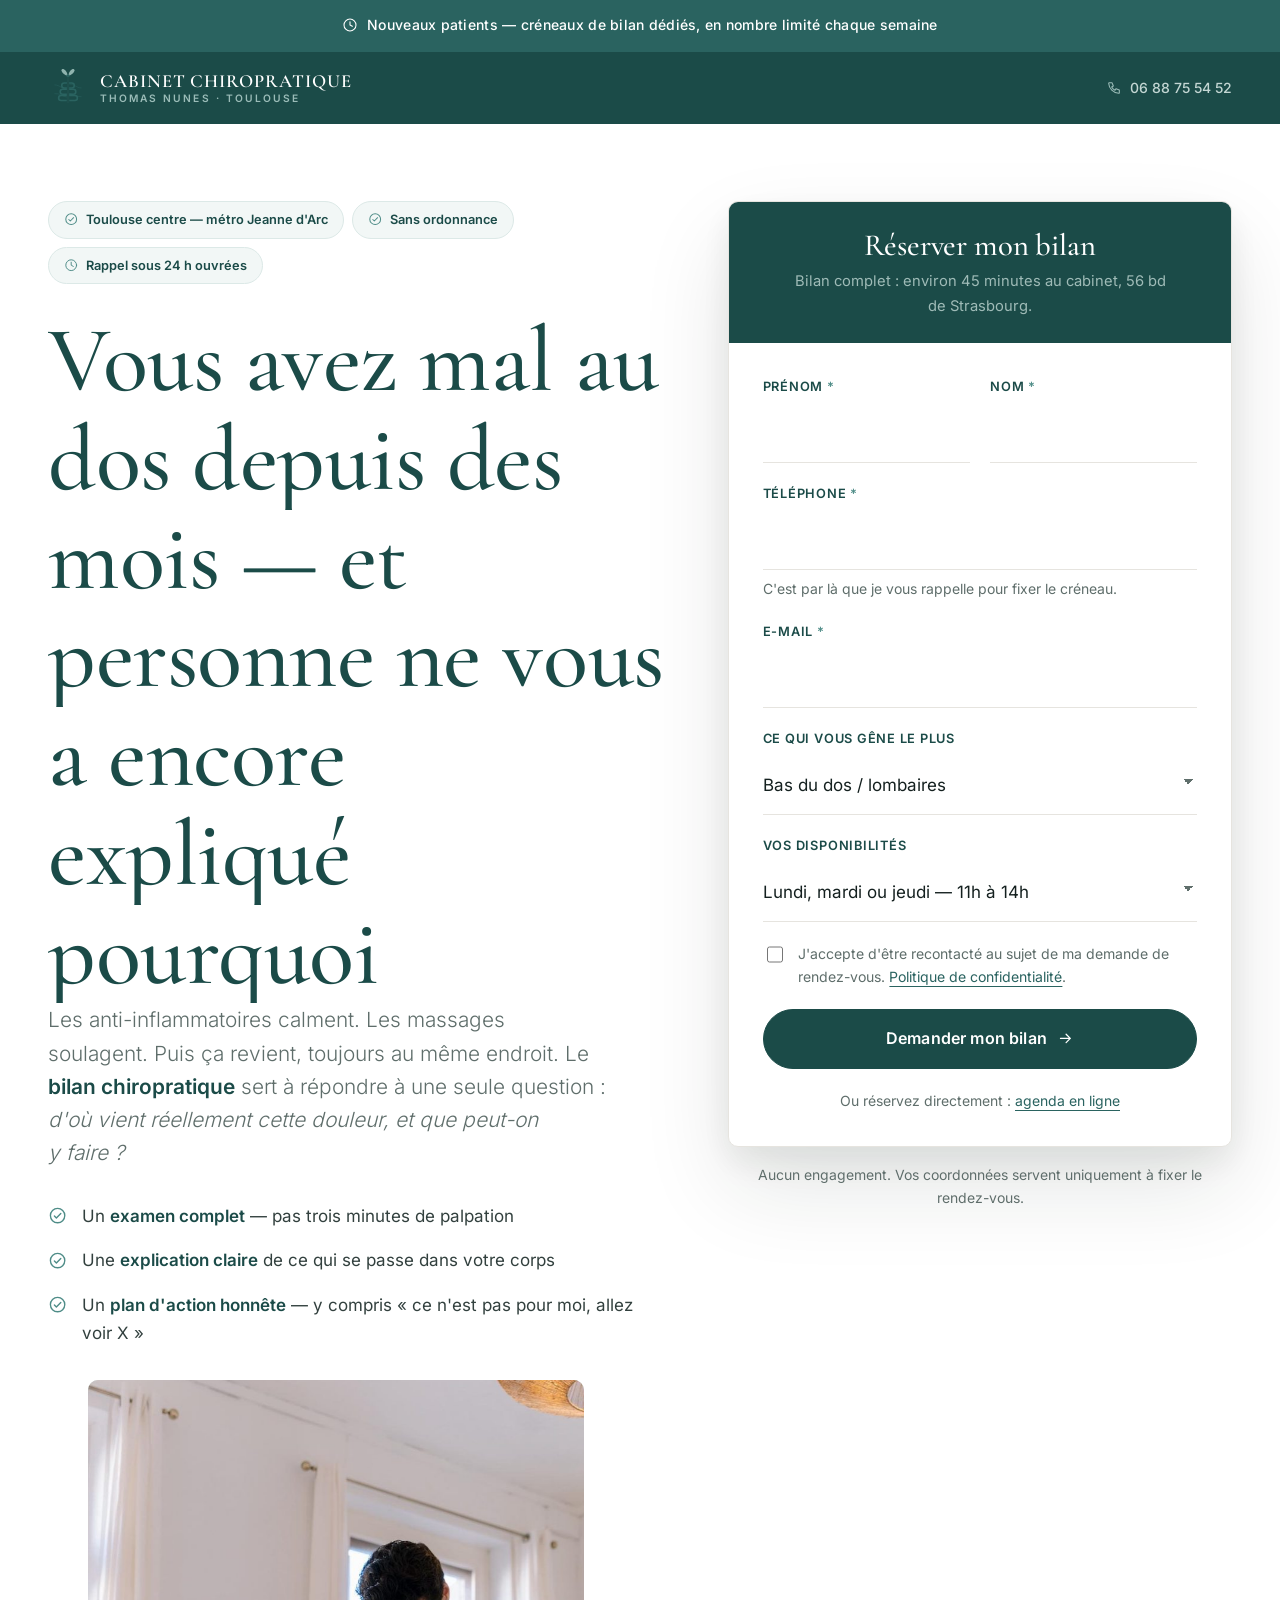
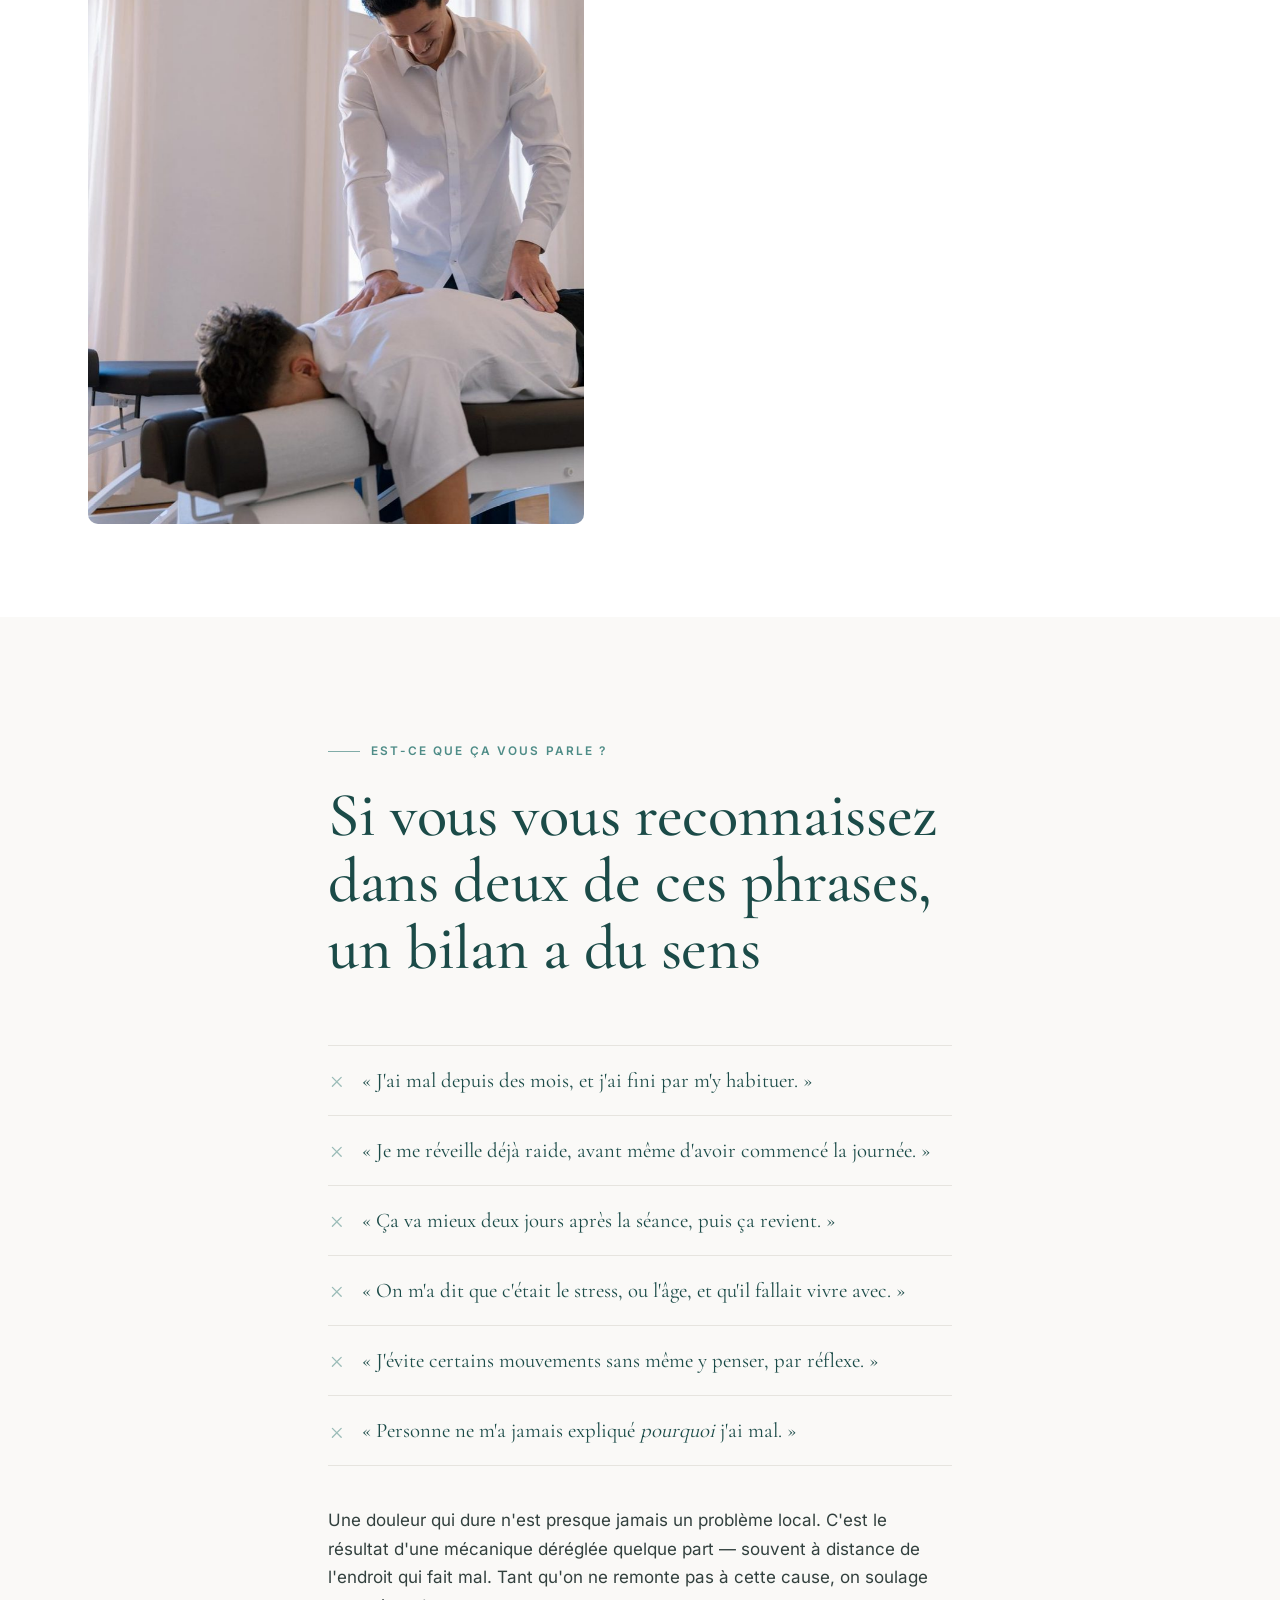
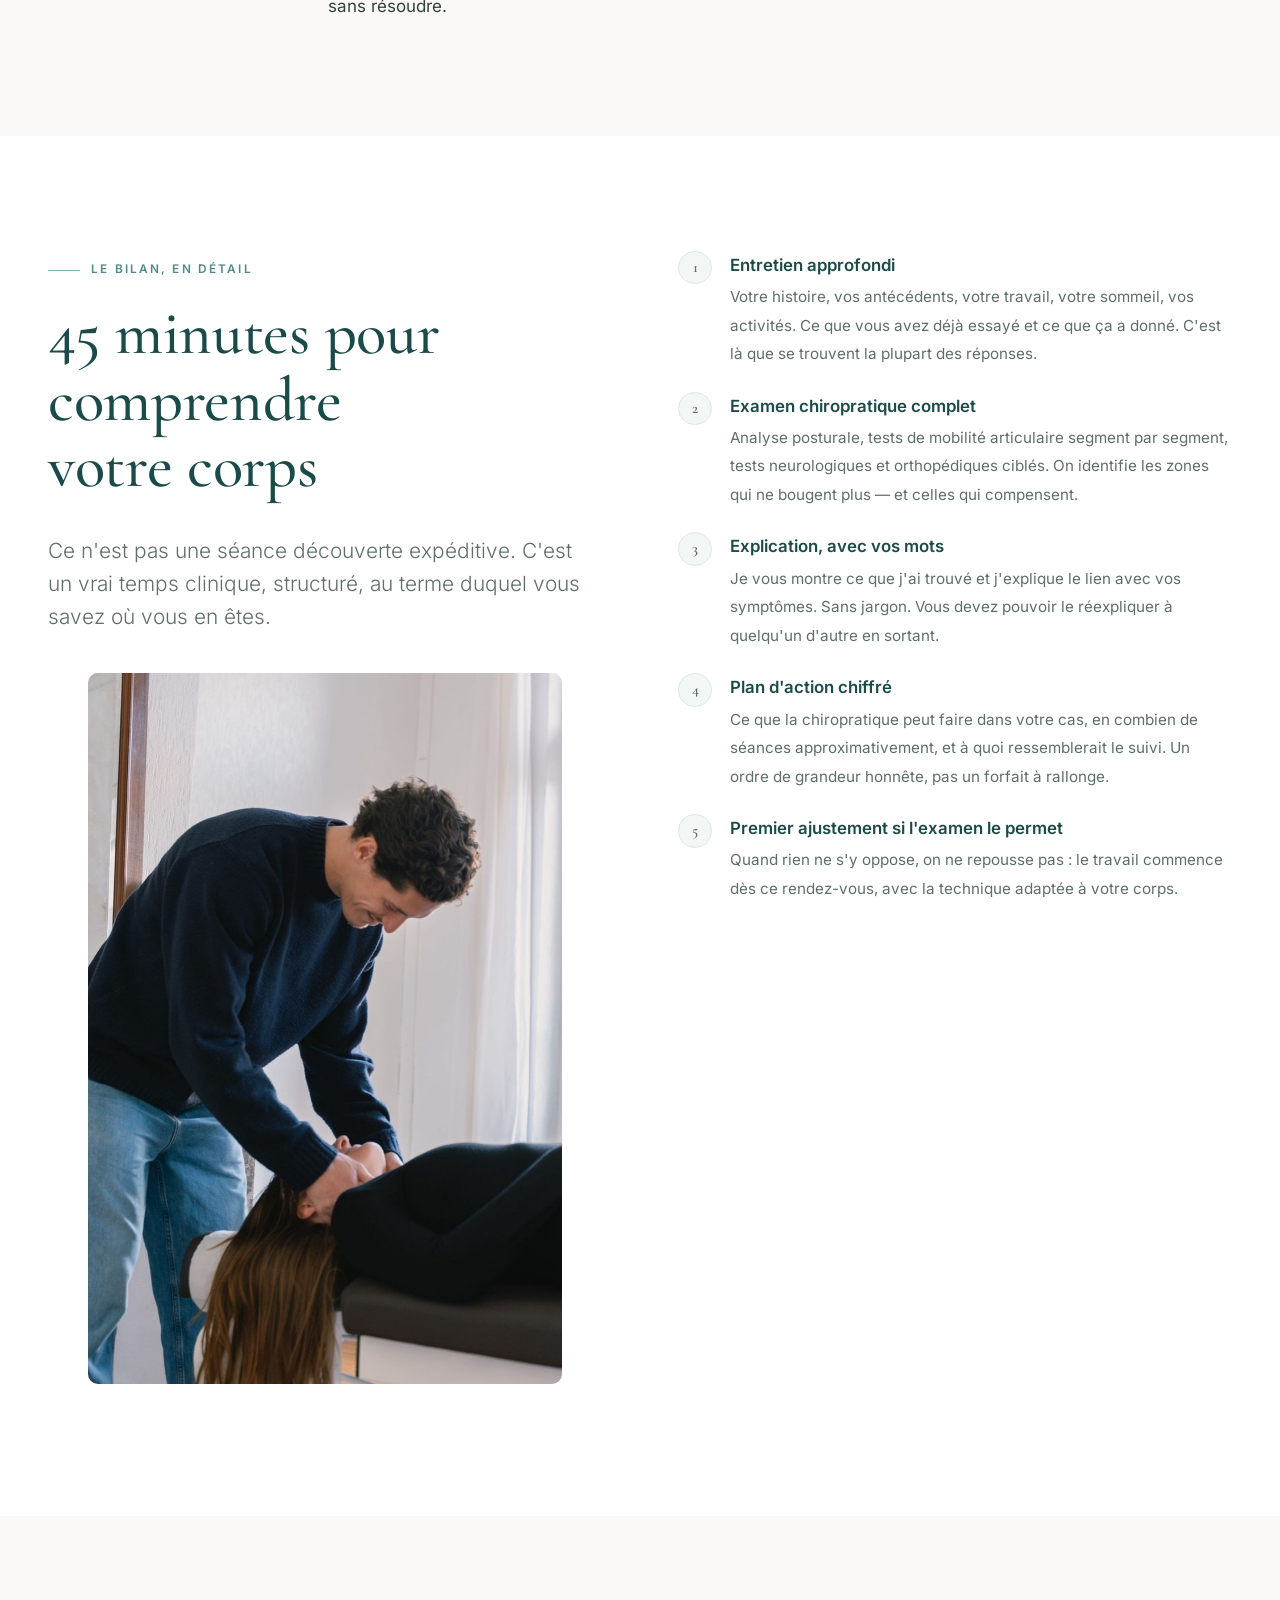
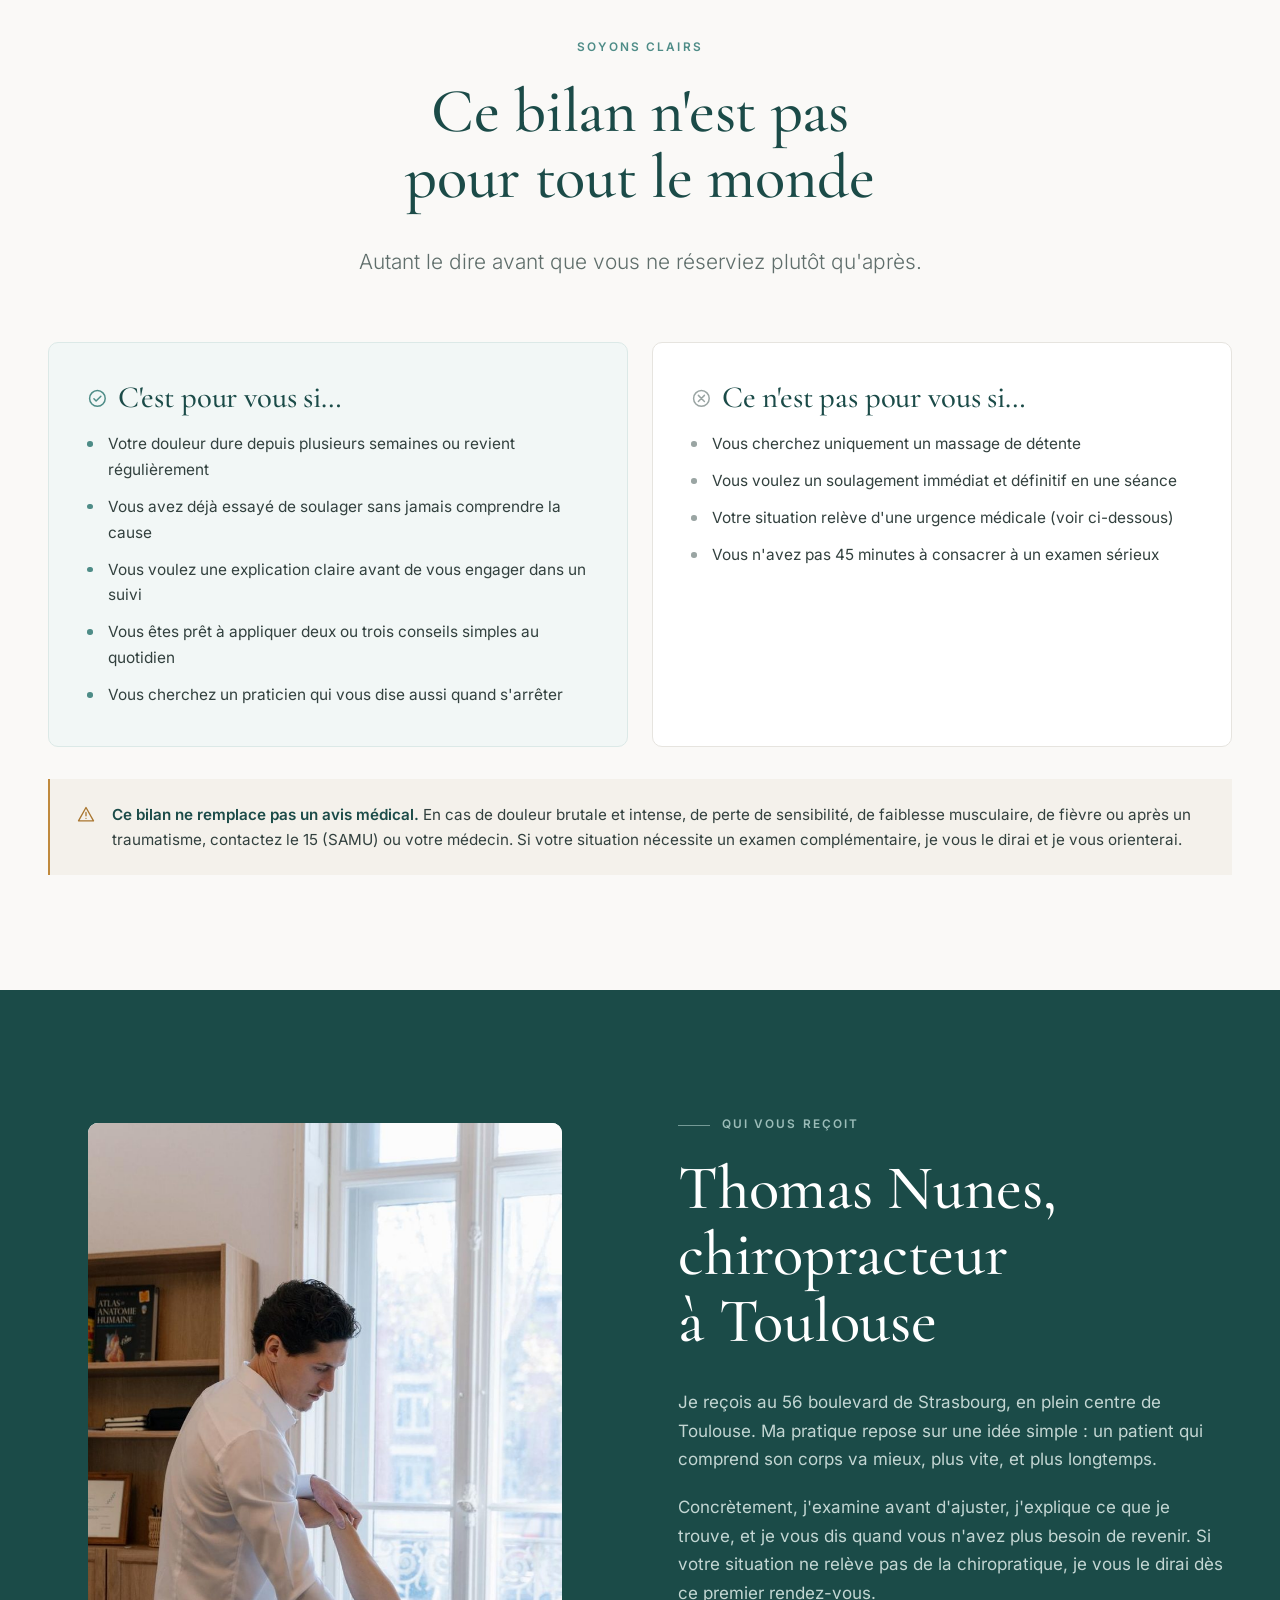
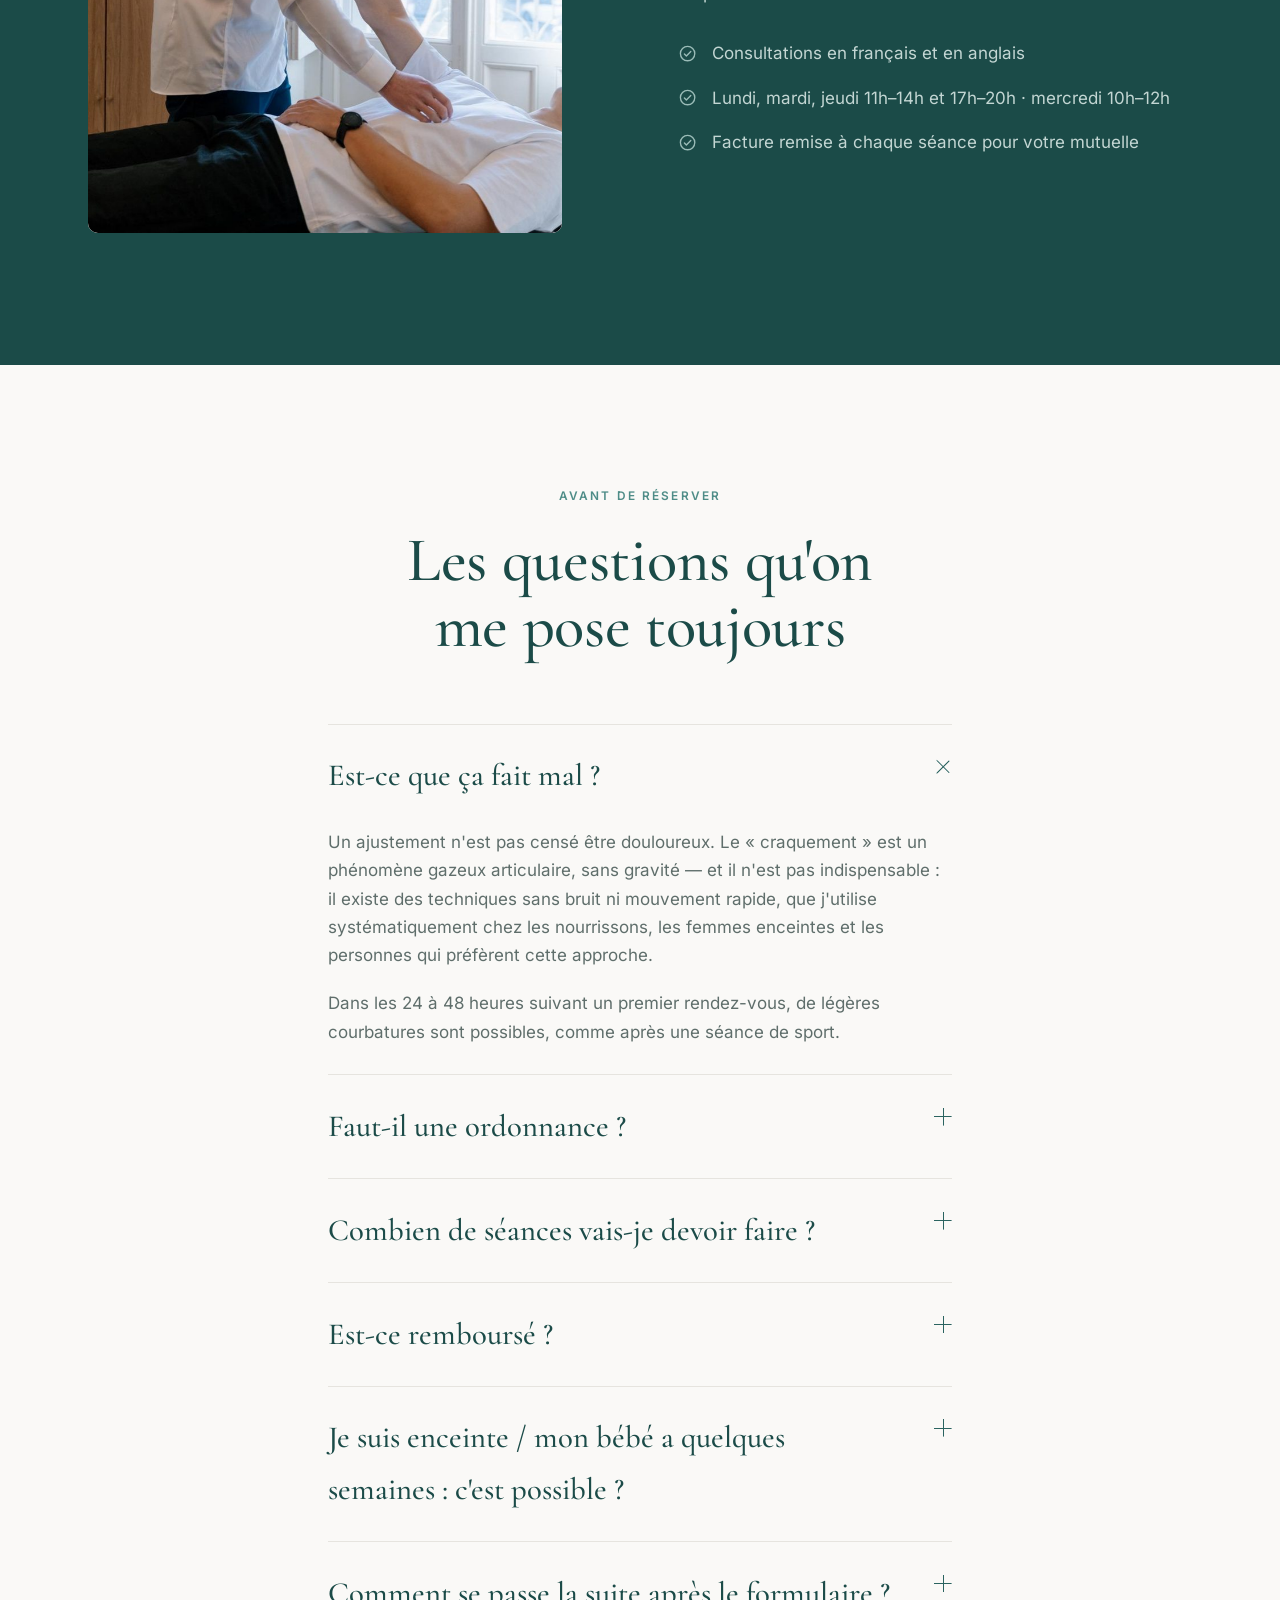
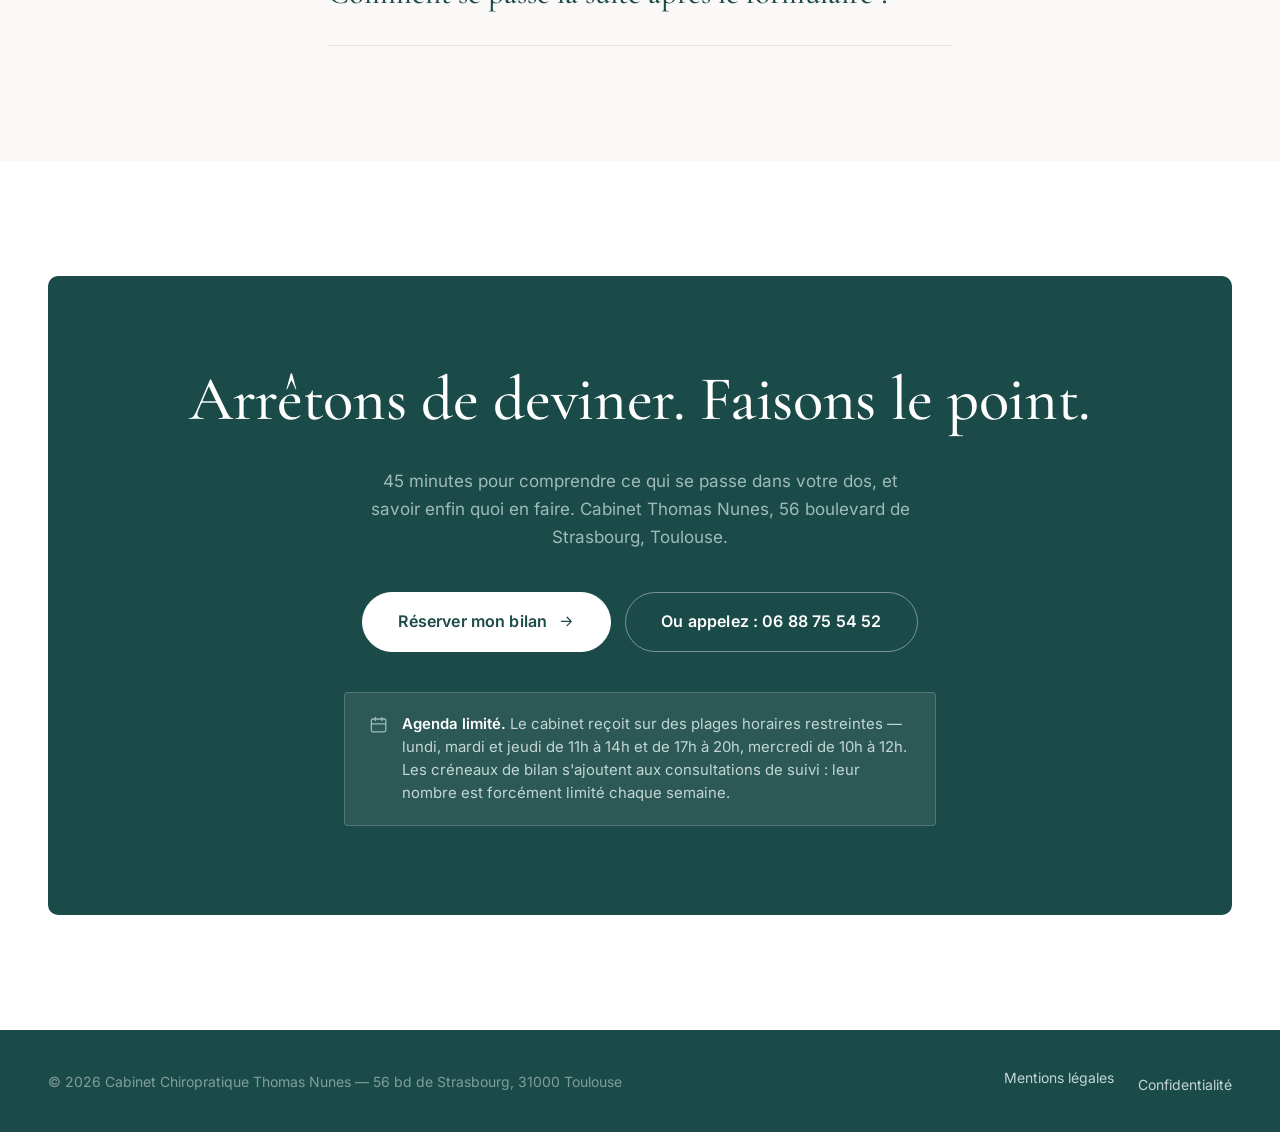
==== commit e057a017: "Integre vos vraies photos et corrige leur cadrage Vos 4 photos etaient deja au bon nom dans assets/i" ====
--- a/bilan/index.html
+++ b/bilan/index.html
@@ -67,7 +67,7 @@
           <li><svg viewBox="0 0 24 24" fill="none" stroke="currentColor" stroke-width="1.7" stroke-linecap="round" stroke-linejoin="round" aria-hidden="true"><circle cx="12" cy="12" r="9"/><path d="M8 12.5l2.5 2.5L16 9.5"/></svg><span>Un <strong>plan d'action honnête</strong> — y compris «&nbsp;ce n'est pas pour moi, allez voir X&nbsp;»</span></li>
         </ul>
 
-        <div style="max-width:36rem"><figure class="figure figure--wide figure--parallax"><div class="figure__fallback"><svg viewBox="0 0 24 24" fill="none" stroke="currentColor" stroke-width="1.4" stroke-linecap="round" stroke-linejoin="round" aria-hidden="true"><path d="M3 21h18M5 21V8l7-5 7 5v13M10 21v-6h4v6"/></svg><span>Déposez <code>thomas-consultation.jpg</code> dans <code>assets/img/</code></span></div><img src="/assets/img/thomas-consultation.jpg" alt="Thomas Nunes en consultation, ajustement cervical au cabinet de Toulouse" width="1600" height="900" decoding="async" onerror="this.style.display=&quot;none&quot;"><div class="figure__mask"></div></figure></div>
+        <div style="max-width:36rem"><figure class="figure figure--2-3 figure--parallax"><div class="figure__fallback"><svg viewBox="0 0 24 24" fill="none" stroke="currentColor" stroke-width="1.4" stroke-linecap="round" stroke-linejoin="round" aria-hidden="true"><path d="M3 21h18M5 21V8l7-5 7 5v13M10 21v-6h4v6"/></svg><span>Déposez <code>thomas-consultation.jpg</code> dans <code>assets/img/</code></span></div><img src="/assets/img/thomas-consultation.jpg" alt="Thomas Nunes en consultation, ajustement cervical au cabinet de Toulouse" width="933" height="1400" decoding="async" onerror="this.style.display=&quot;none&quot;"><div class="figure__mask"></div></figure></div>
       </div>
 
       <aside class="funnel-split__aside" id="reserver">
@@ -158,7 +158,7 @@
           <h2>45 minutes pour comprendre votre corps</h2>
           <p class="lede">Ce n'est pas une séance découverte expéditive. C'est un vrai temps clinique,
           structuré, au terme duquel vous savez où vous en êtes.</p>
-          <div style="margin-top:2.5rem"><figure class="figure figure--land figure--parallax"><div class="figure__fallback"><svg viewBox="0 0 24 24" fill="none" stroke="currentColor" stroke-width="1.4" stroke-linecap="round" stroke-linejoin="round" aria-hidden="true"><path d="M3 21h18M5 21V8l7-5 7 5v13M10 21v-6h4v6"/></svg><span>Déposez <code>thomas-ajustement-cervical.jpg</code> dans <code>assets/img/</code></span></div><img src="/assets/img/thomas-ajustement-cervical.jpg" alt="Thomas Nunes réalisant un ajustement cervical sur une patiente" width="1000" height="1500" loading="lazy" decoding="async" onerror="this.style.display=&quot;none&quot;"><div class="figure__mask"></div></figure></div>
+          <div style="margin-top:2.5rem"><figure class="figure figure--2-3 figure--parallax"><div class="figure__fallback"><svg viewBox="0 0 24 24" fill="none" stroke="currentColor" stroke-width="1.4" stroke-linecap="round" stroke-linejoin="round" aria-hidden="true"><path d="M3 21h18M5 21V8l7-5 7 5v13M10 21v-6h4v6"/></svg><span>Déposez <code>thomas-ajustement-cervical.jpg</code> dans <code>assets/img/</code></span></div><img src="/assets/img/thomas-ajustement-cervical.jpg" alt="Thomas Nunes réalisant un ajustement cervical sur une patiente" width="934" height="1400" loading="lazy" decoding="async" onerror="this.style.display=&quot;none&quot;"><div class="figure__mask"></div></figure></div>
         </div>
         <ul class="included reveal">
           <li><span class="included__num">1</span><div><b>Entretien approfondi</b><span>Votre histoire, vos antécédents, votre travail, votre sommeil, vos activités. Ce que vous avez déjà essayé et ce que ça a donné. C'est là que se trouvent la plupart des réponses.</span></div></li>
@@ -200,7 +200,7 @@
   <section class="section section--brand">
     <div class="wrap">
       <div class="split split--top">
-        <div><figure class="figure figure--portrait figure--parallax"><div class="figure__fallback"><svg viewBox="0 0 24 24" fill="none" stroke="currentColor" stroke-width="1.4" stroke-linecap="round" stroke-linejoin="round" aria-hidden="true"><path d="M3 21h18M5 21V8l7-5 7 5v13M10 21v-6h4v6"/></svg><span>Déposez <code>thomas-portrait-ajustement.jpg</code> dans <code>assets/img/</code></span></div><img src="/assets/img/thomas-portrait-ajustement.jpg" alt="Thomas Nunes, chiropracteur à Toulouse, pendant un ajustement" width="1000" height="1250" loading="lazy" decoding="async" onerror="this.style.display=&quot;none&quot;"><div class="figure__mask"></div></figure></div>
+        <div><figure class="figure figure--2-3 figure--parallax"><div class="figure__fallback"><svg viewBox="0 0 24 24" fill="none" stroke="currentColor" stroke-width="1.4" stroke-linecap="round" stroke-linejoin="round" aria-hidden="true"><path d="M3 21h18M5 21V8l7-5 7 5v13M10 21v-6h4v6"/></svg><span>Déposez <code>thomas-portrait-ajustement.jpg</code> dans <code>assets/img/</code></span></div><img src="/assets/img/thomas-portrait-ajustement.jpg" alt="Thomas Nunes, chiropracteur à Toulouse, pendant un ajustement" width="933" height="1400" loading="lazy" decoding="async" onerror="this.style.display=&quot;none&quot;"><div class="figure__mask"></div></figure></div>
         <div>
           <p class="eyebrow">Qui vous reçoit</p>
           <h2>Thomas Nunes, chiropracteur à Toulouse</h2>
--- a/assets/css/site.css
+++ b/assets/css/site.css
@@ -406,6 +406,7 @@
 .figure--land    { aspect-ratio: 3 / 2; }
 .figure--wide    { aspect-ratio: 16 / 9; }
 .figure--tall    { aspect-ratio: 3 / 4; }
+.figure--2-3     { aspect-ratio: 2 / 3; }   /* ratio reel de vos photos portrait */
 
 /* Voile qui se retire au scroll */
 .figure__mask {
@@ -432,7 +433,8 @@
 figcaption { margin-top: .85rem; font-size: var(--step--1); color: var(--ink-500); }
 
 /* Bande d'images pleine largeur */
-.strip { display: grid; grid-template-columns: repeat(auto-fit, minmax(min(100%, 15rem), 1fr)); gap: 1px; background: var(--line); }
+.strip { display: grid; grid-template-columns: repeat(auto-fit, minmax(min(100%, 15rem), 1fr));
+  gap: 1px; background: var(--line); align-items: start; } /* chaque photo garde son propre ratio, sans etirement */
 .strip .figure { border-radius: 0; }
 
 /* ==========================================================================
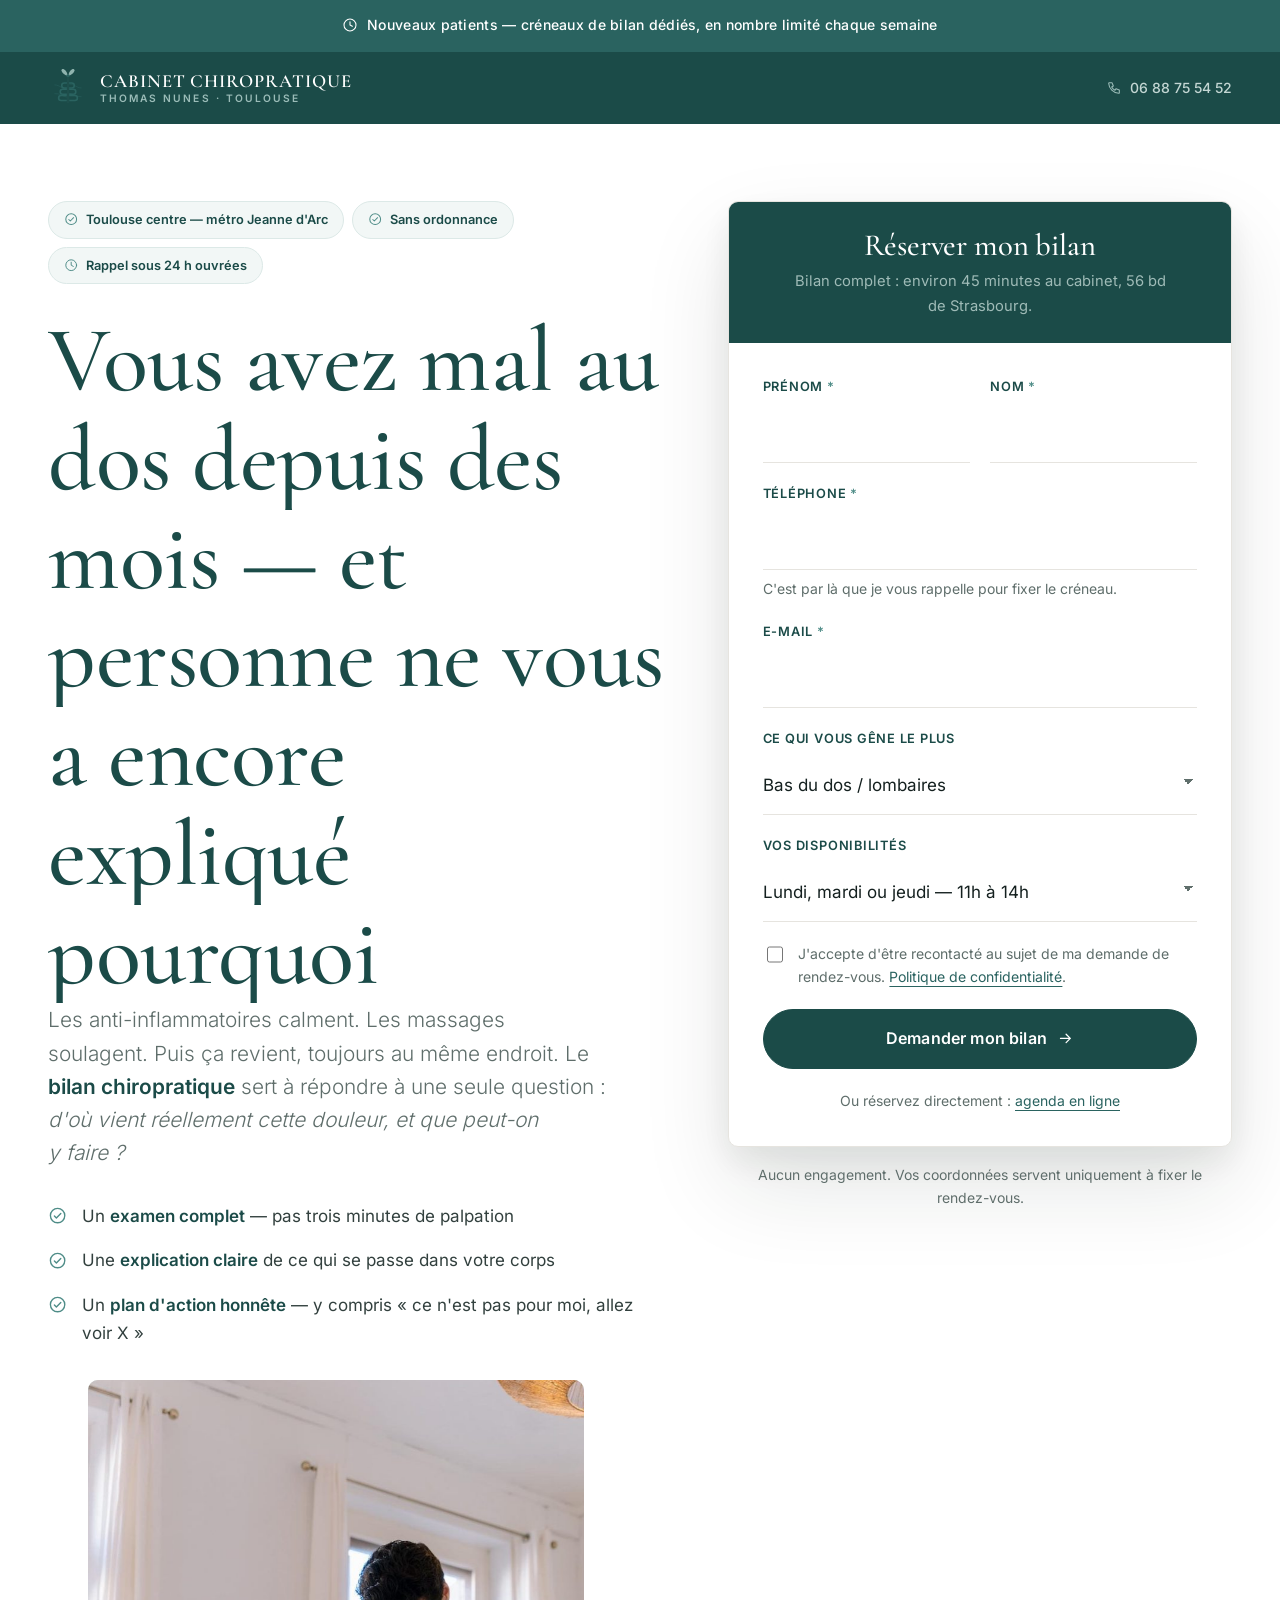
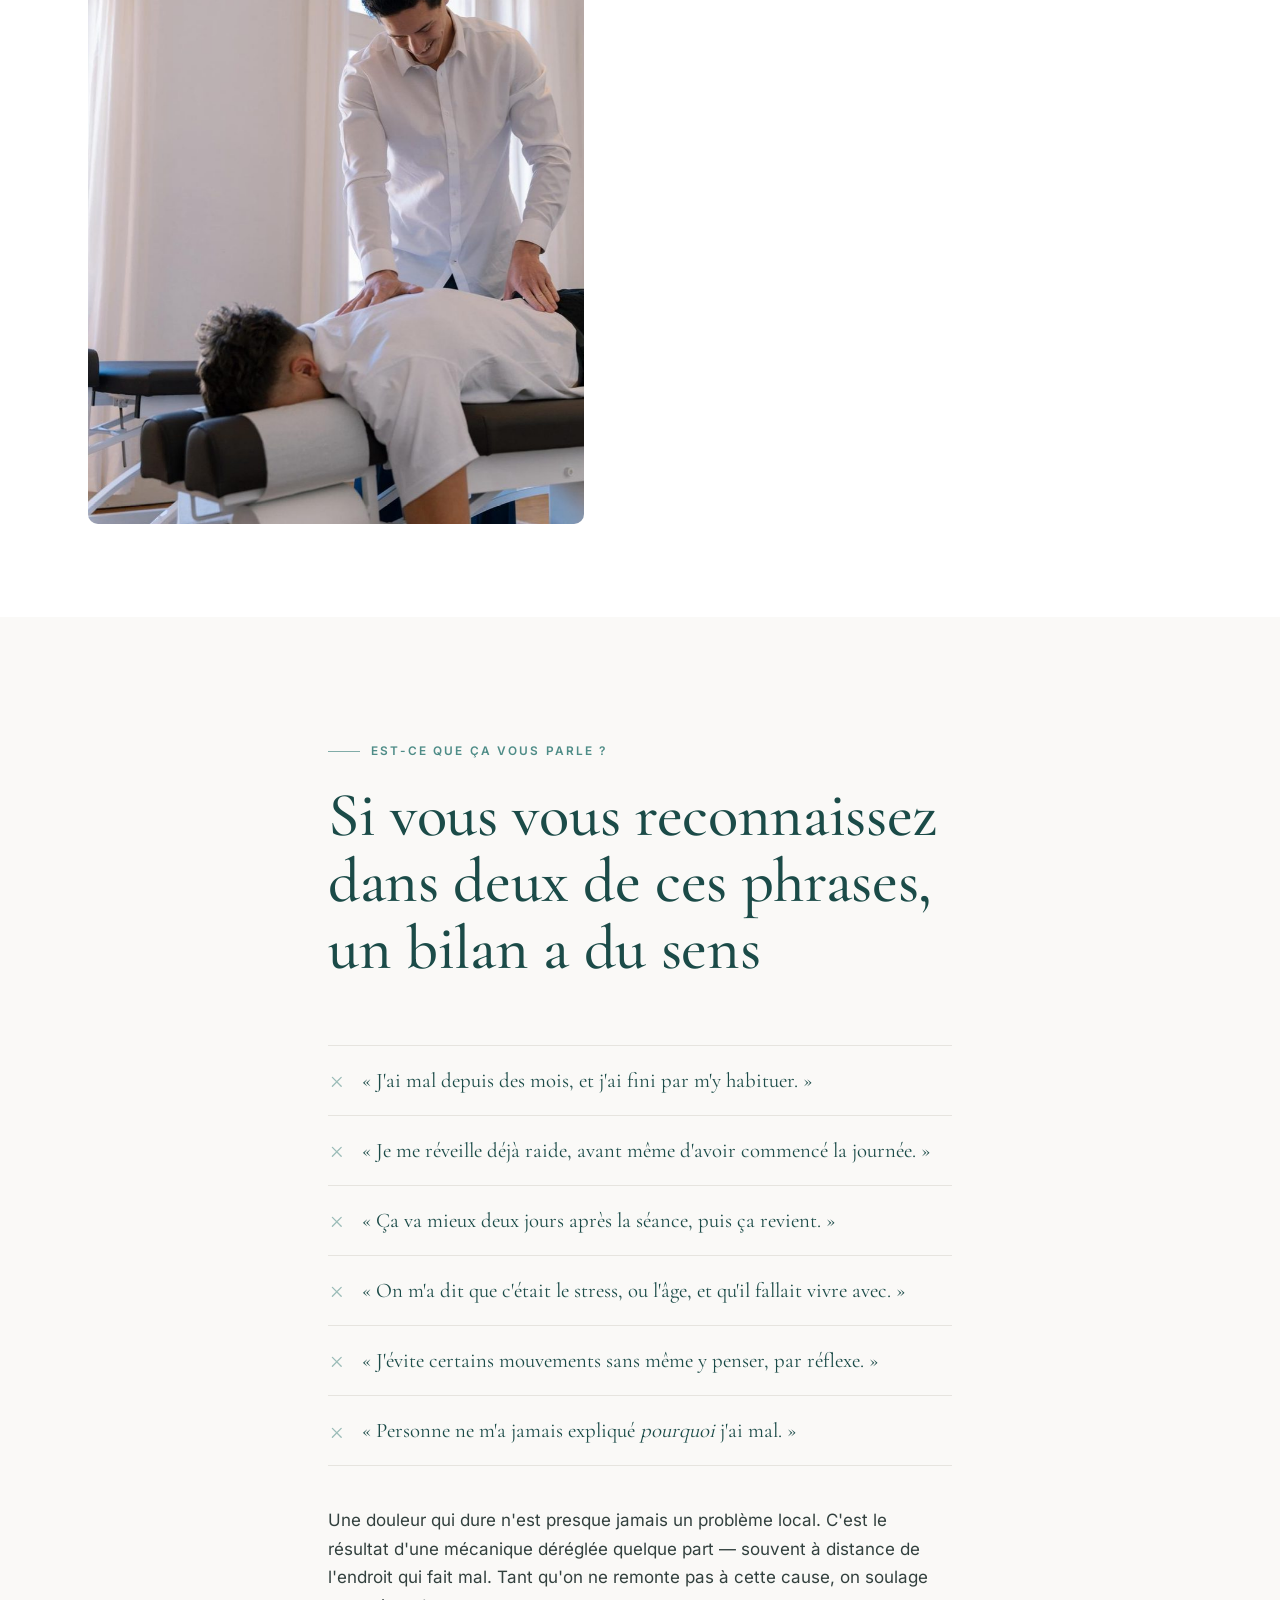
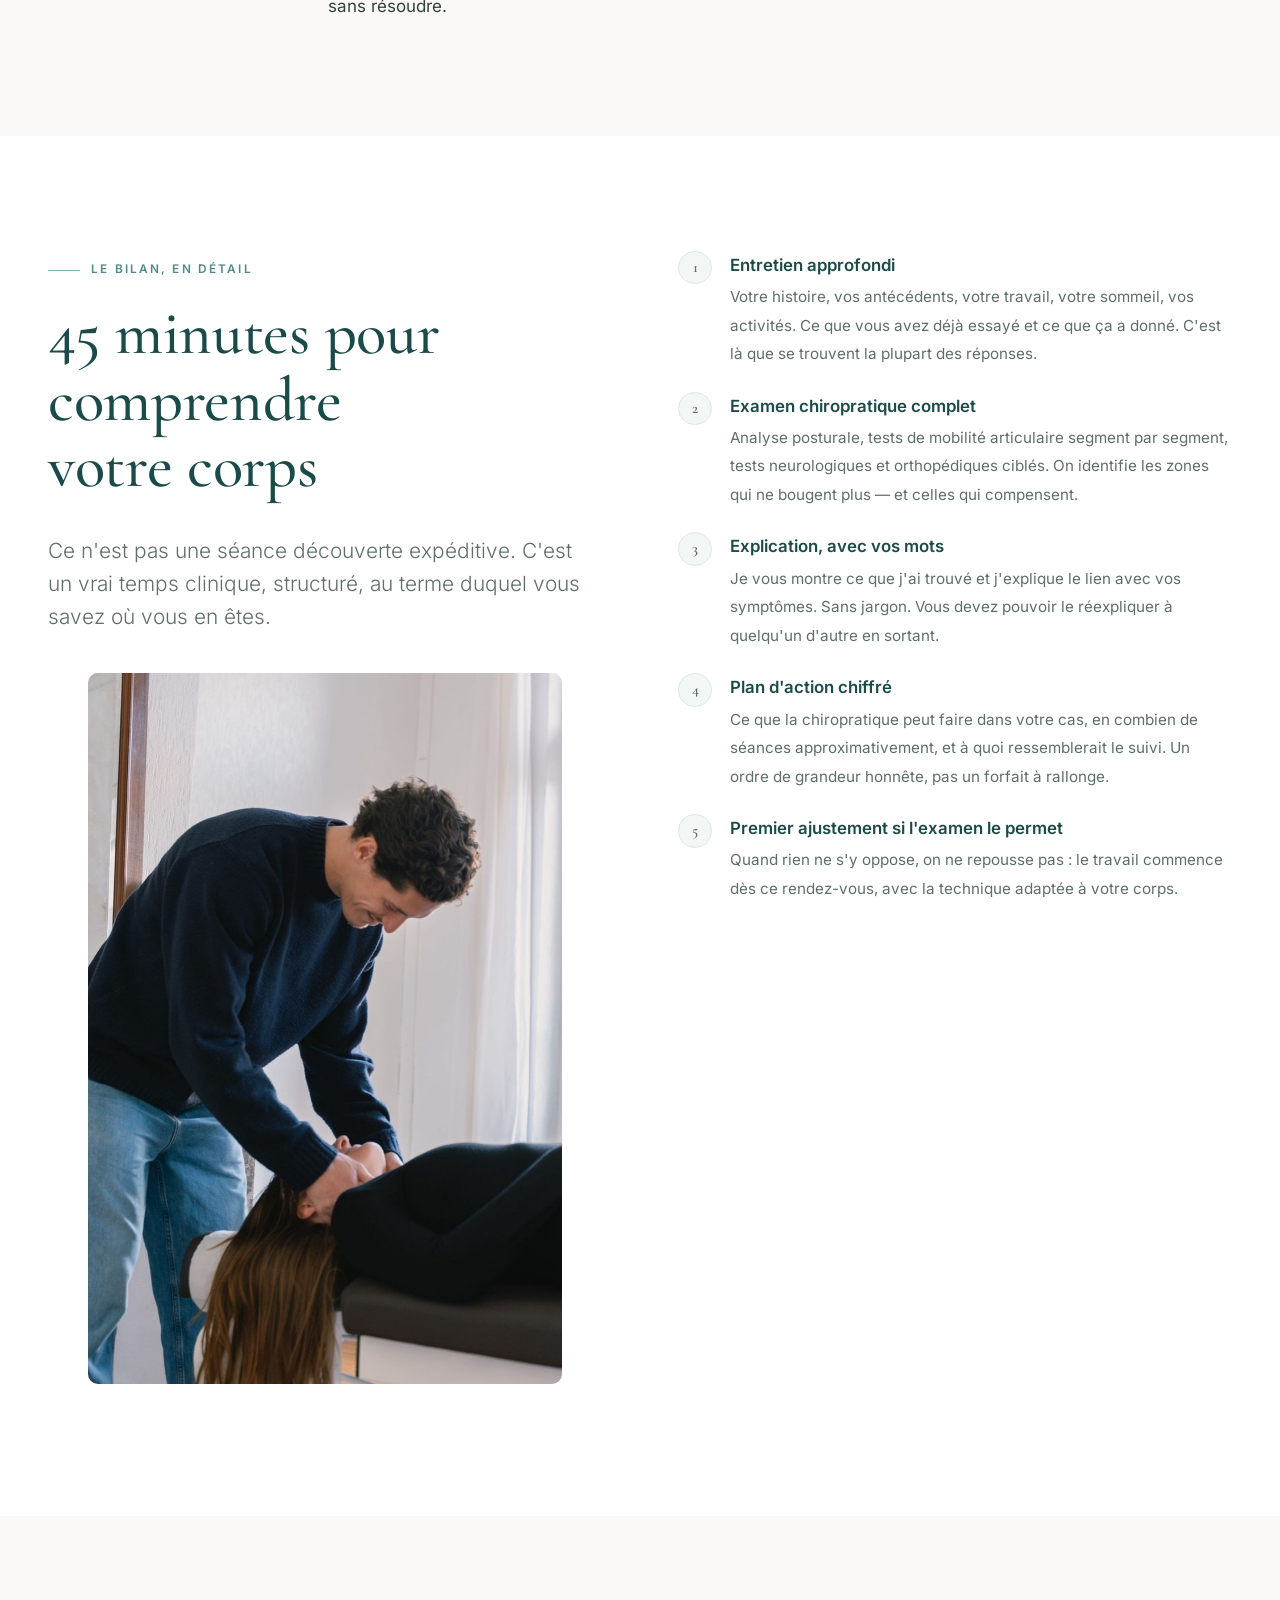
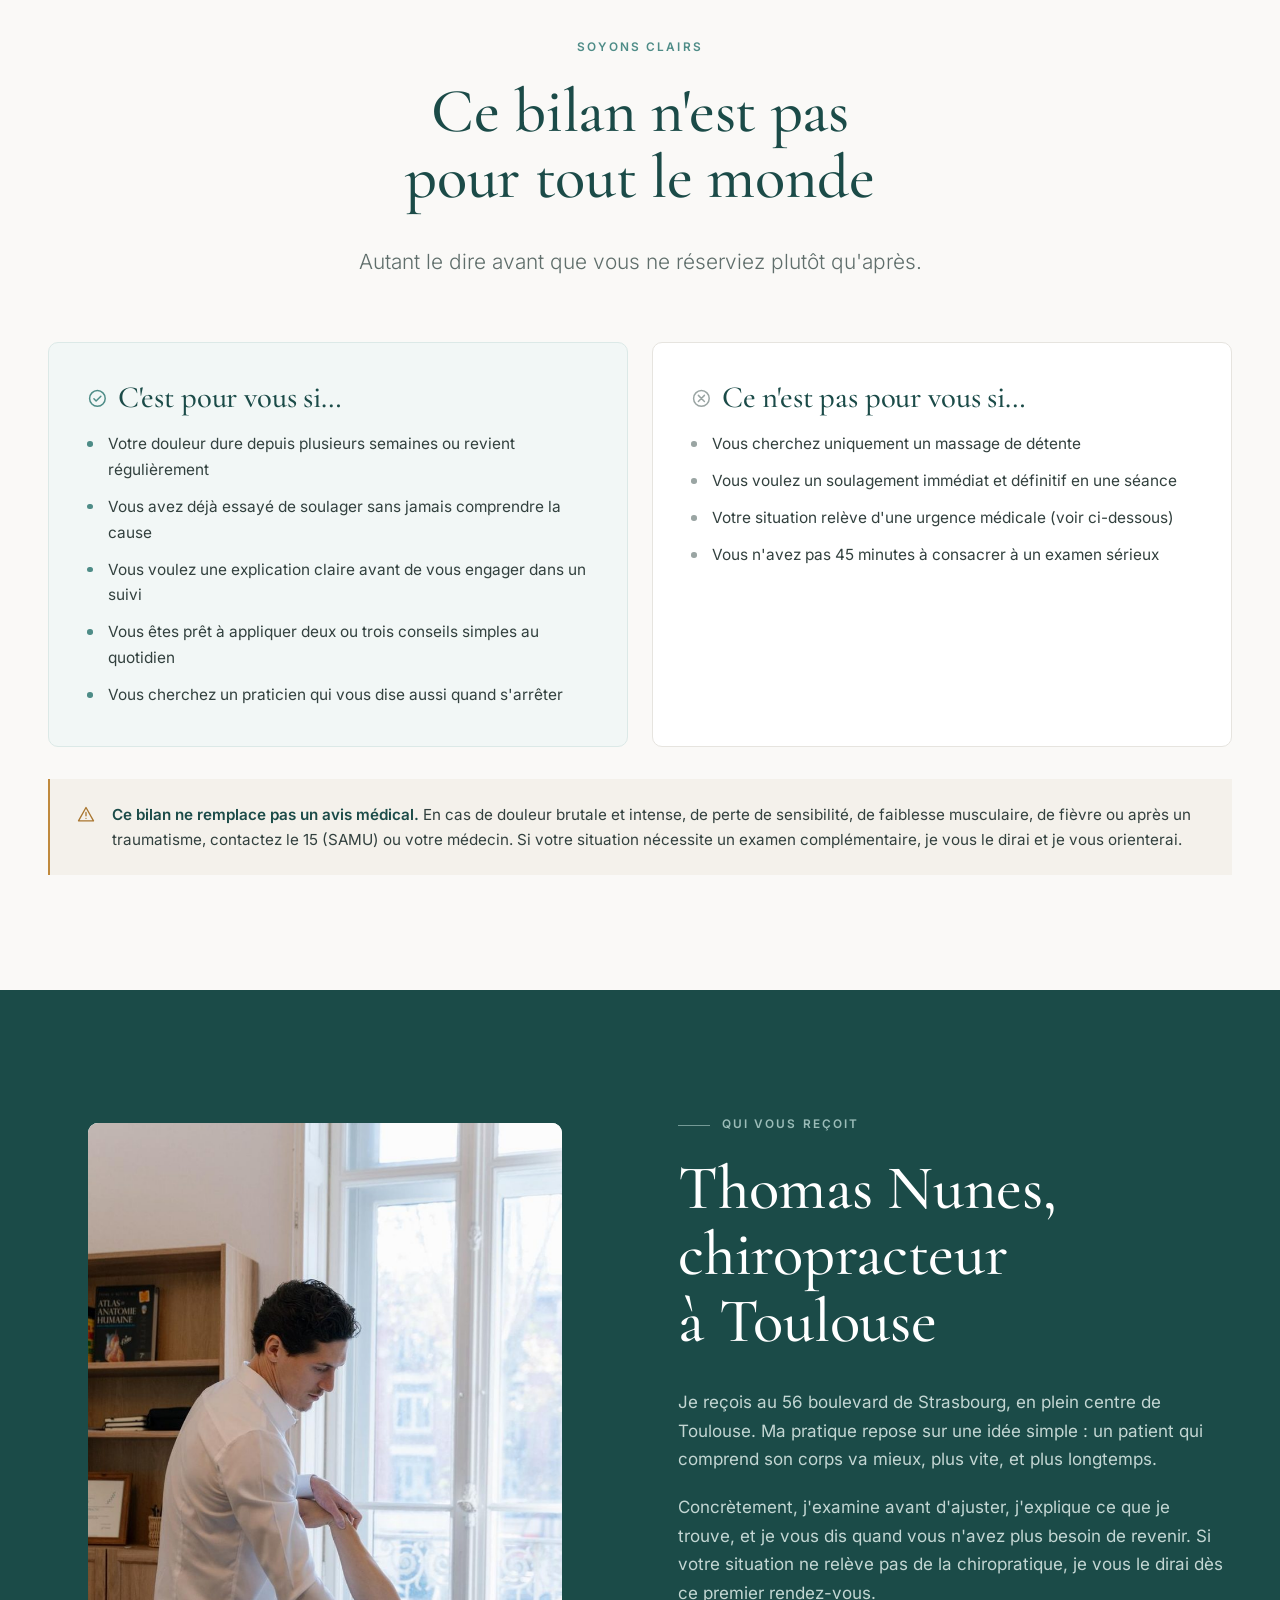
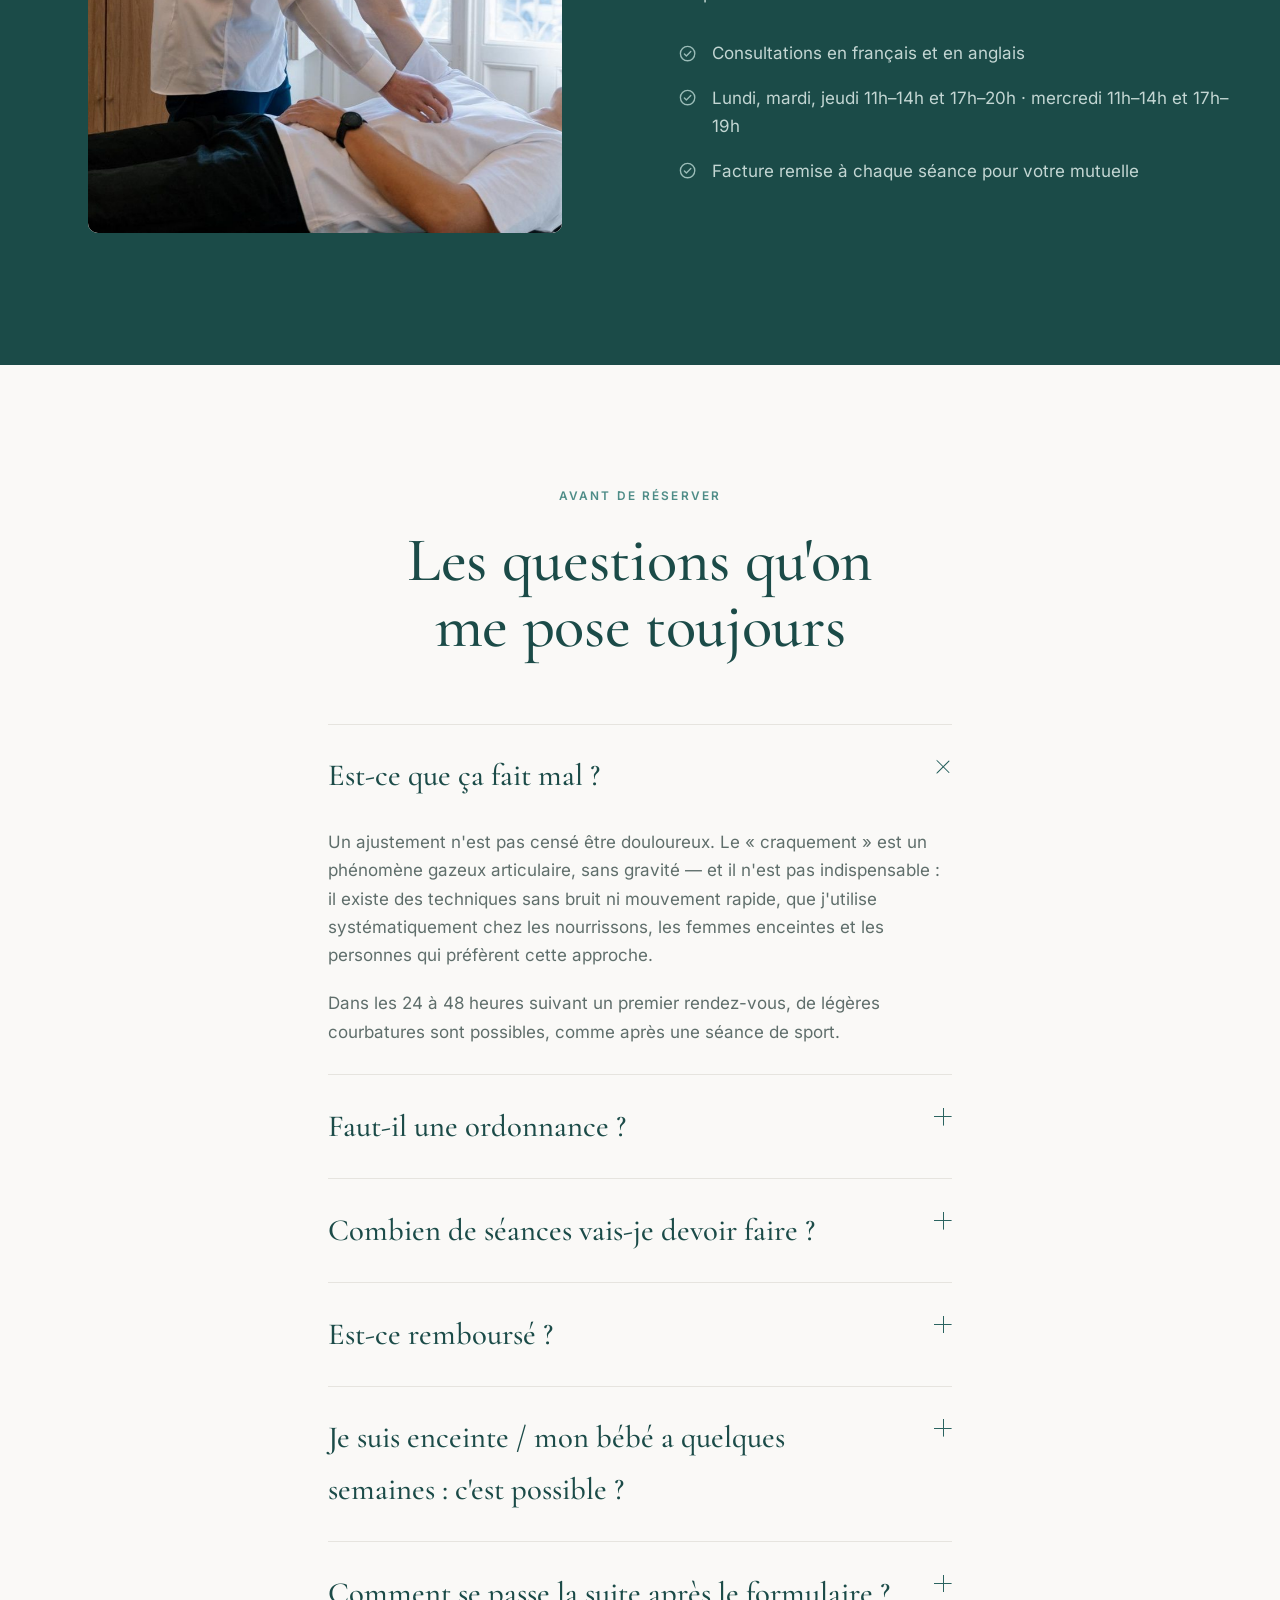
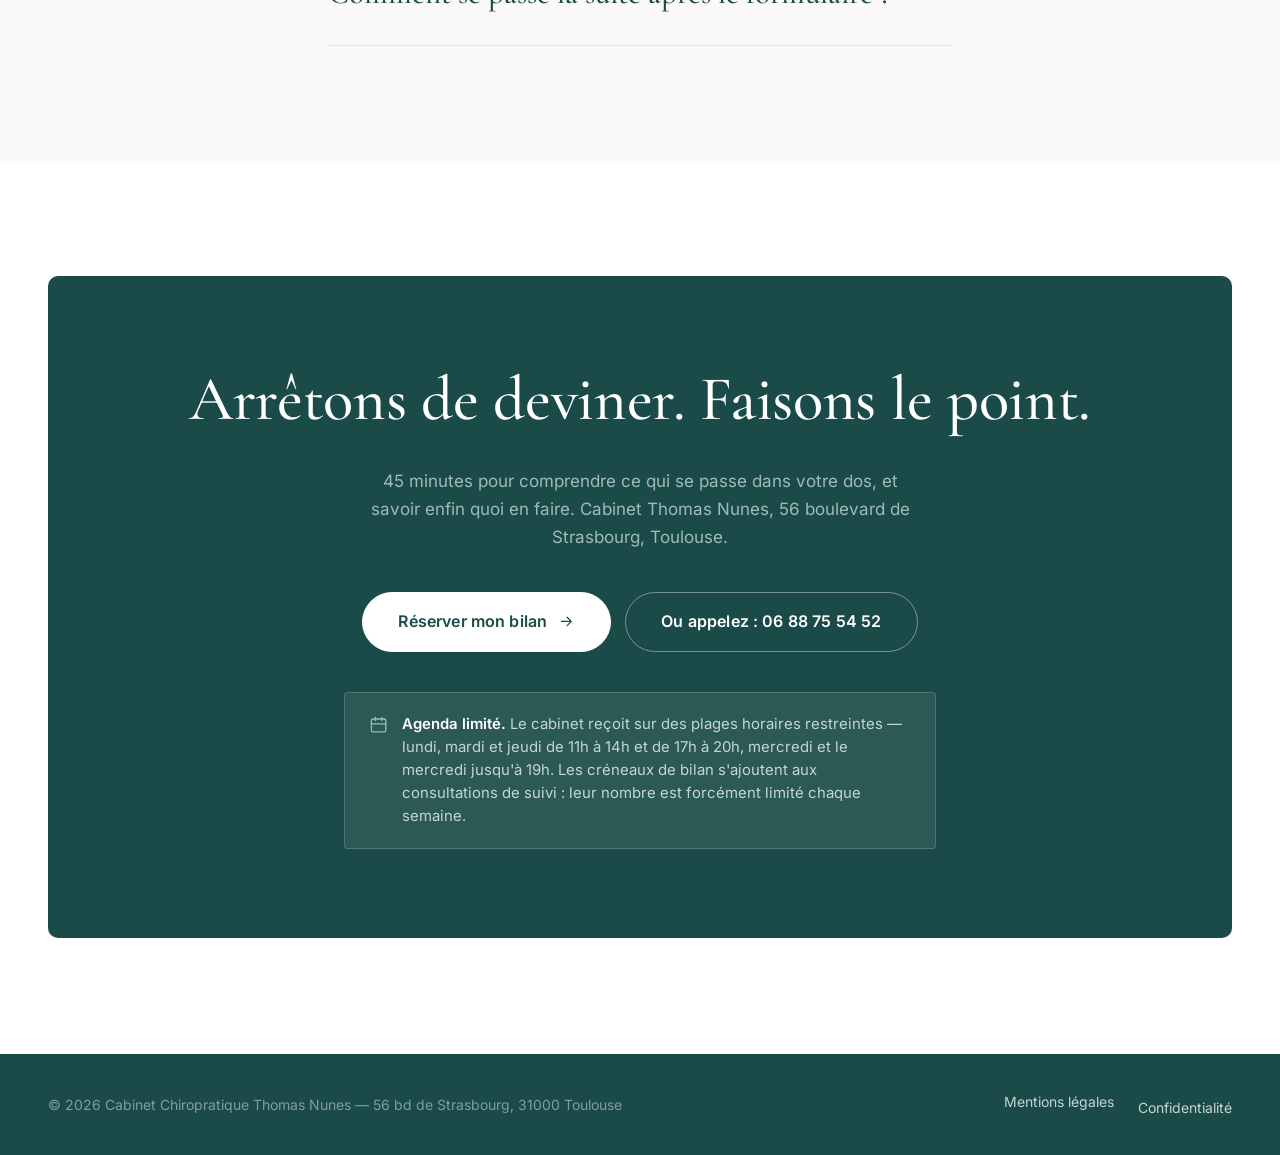
==== commit 6e7451c7: "Corrige le lien de reservation, integre l'agenda en iframe, et reprend le vrai contenu et les vraies" ====
--- a/bilan/index.html
+++ b/bilan/index.html
@@ -114,7 +114,7 @@
                 <select id="b-dispo" name="disponibilites">
                   <option>Lundi, mardi ou jeudi — 11h à 14h</option>
                   <option>Lundi, mardi ou jeudi — 17h à 20h</option>
-                  <option>Mercredi matin — 10h à 12h</option>
+                  <option>Mercredi — 11h à 14h ou 17h à 19h</option>
                   <option>Flexible</option>
                 </select></div>
               <label class="consent"><input type="checkbox" name="consentement" value="oui" required>
@@ -122,7 +122,7 @@
                 <a href="/confidentialite/" target="_blank" rel="noopener">Politique de confidentialité</a>.</span></label>
               <button class="btn btn--lg btn--block" type="submit">Demander mon bilan <svg viewBox="0 0 24 24" fill="none" stroke="currentColor" stroke-width="1.8" stroke-linecap="round" stroke-linejoin="round" aria-hidden="true"><path d="M5 12h14M13 6l6 6-6 6"/></svg></button>
               <p style="text-align:center;font-size:var(--step--1);color:var(--ink-500);margin:0">
-                Ou réservez directement&nbsp;: <a href="https://www.doctolib.fr/chiropracteur/toulouse/thomas-nunes" target="_blank" rel="noopener">agenda en ligne</a></p>
+                Ou réservez directement&nbsp;: <a href="/reserver/">agenda en ligne</a></p>
             </form>
           </div>
         </div>
@@ -215,7 +215,7 @@
                efficace — mais il doit etre exact. -->
           <ul class="checks" style="margin-top:2rem">
             <li><svg viewBox="0 0 24 24" fill="none" stroke="currentColor" stroke-width="1.7" stroke-linecap="round" stroke-linejoin="round" aria-hidden="true"><circle cx="12" cy="12" r="9"/><path d="M8 12.5l2.5 2.5L16 9.5"/></svg><span>Consultations en français et en anglais</span></li>
-            <li><svg viewBox="0 0 24 24" fill="none" stroke="currentColor" stroke-width="1.7" stroke-linecap="round" stroke-linejoin="round" aria-hidden="true"><circle cx="12" cy="12" r="9"/><path d="M8 12.5l2.5 2.5L16 9.5"/></svg><span>Lundi, mardi, jeudi 11h–14h et 17h–20h · mercredi 10h–12h</span></li>
+            <li><svg viewBox="0 0 24 24" fill="none" stroke="currentColor" stroke-width="1.7" stroke-linecap="round" stroke-linejoin="round" aria-hidden="true"><circle cx="12" cy="12" r="9"/><path d="M8 12.5l2.5 2.5L16 9.5"/></svg><span>Lundi, mardi, jeudi 11h–14h et 17h–20h · mercredi 11h–14h et 17h–19h</span></li>
             <li><svg viewBox="0 0 24 24" fill="none" stroke="currentColor" stroke-width="1.7" stroke-linecap="round" stroke-linejoin="round" aria-hidden="true"><circle cx="12" cy="12" r="9"/><path d="M8 12.5l2.5 2.5L16 9.5"/></svg><span>Facture remise à chaque séance pour votre mutuelle</span></li>
           </ul>
         </div>
@@ -292,7 +292,7 @@
       <div class="slots" style="margin-top:2.5rem;text-align:left;max-width:37rem;margin-inline:auto">
         <svg viewBox="0 0 24 24" fill="none" stroke="currentColor" stroke-width="1.6" stroke-linecap="round" stroke-linejoin="round" aria-hidden="true"><rect x="3" y="5" width="18" height="16" rx="2"/><path d="M8 3v4M16 3v4M3 11h18"/></svg><span class="slots__label"><strong>Agenda limité.</strong> Le cabinet reçoit sur des
         plages horaires restreintes — lundi, mardi et jeudi de 11h à 14h et de 17h à 20h, mercredi
-        de 10h à 12h. Les créneaux de bilan s'ajoutent aux consultations de suivi&nbsp;: leur nombre
+        et le mercredi jusqu'à 19h. Les créneaux de bilan s'ajoutent aux consultations de suivi&nbsp;: leur nombre
         est forcément limité chaque semaine.</span>
       </div>
     </div></div>
--- a/assets/css/site.css
+++ b/assets/css/site.css
@@ -474,6 +474,7 @@
 
 .checks { list-style: none; margin: 0; padding: 0; display: grid; gap: 1rem; }
 .checks li { margin: 0; display: flex; gap: .9rem; align-items: flex-start; }
+.checks li > span { min-width: 0; overflow-wrap: anywhere; }  /* email/telephone longs : ne force pas le debordement */
 .checks svg { width: 1.2rem; height: 1.2rem; flex: none; margin-top: .3rem; color: var(--brand-500); }
 .section--brand .checks svg { color: var(--brand-300); }
 
@@ -537,7 +538,7 @@
    Tableaux
    ========================================================================== */
 
-.table-wrap { overflow-x: auto; }
+.table-wrap { overflow-x: auto; max-width: 100%; }
 table { width: 100%; border-collapse: collapse; font-size: .97rem; min-width: 17rem; }
 caption { text-align: left; padding-bottom: 1rem; font-weight: 600; color: var(--brand-900); }
 th, td { padding: 1.05rem 0; text-align: left; border-top: 1px solid var(--line); }
@@ -601,6 +602,46 @@
 .marquee span::after { content: "◆"; font-size: .45em; color: var(--brand-500); }
 @keyframes slide { to { transform: translateX(-50%); } }
 .marquee:hover .marquee__track { animation-play-state: paused; }
+
+/* ==========================================================================
+   Citation (bas de page editoriale)
+   ========================================================================== */
+
+.pullquote { text-align: center; padding-block: clamp(2.5rem, 6vw, 4rem); }
+.pullquote blockquote {
+  margin: 0 auto; max-width: 38rem;
+  font-family: var(--font-display); font-style: italic; font-weight: 400;
+  font-size: clamp(1.35rem, 1.1rem + 1vw, 1.9rem); line-height: 1.4;
+  color: var(--brand-900);
+}
+.pullquote blockquote::before { content: "\201C"; }
+.pullquote blockquote::after { content: "\201D"; }
+.pullquote cite {
+  display: block; margin-top: 1.1rem; font-style: normal; font-family: var(--font-body);
+  font-size: .78rem; font-weight: 600; letter-spacing: .14em; text-transform: uppercase;
+  color: var(--brand-500);
+}
+
+/* ==========================================================================
+   Reservation integree (page /reserver/)
+   ========================================================================== */
+
+.booking-embed {
+  position: relative; width: 100%;
+  background: var(--paper-2); border: 1px solid var(--line); border-radius: var(--radius-lg);
+  overflow: hidden;
+}
+.booking-embed iframe {
+  display: block; width: 100%; border: 0;
+  height: min(1500px, 150vh);
+}
+.booking-fallback {
+  display: flex; flex-wrap: wrap; gap: .6rem 1rem; align-items: center; justify-content: space-between;
+  margin-top: 1rem; padding: 1rem 1.4rem;
+  background: var(--brand-050); border: 1px solid var(--brand-100); border-radius: var(--radius);
+  font-size: .92rem; color: var(--ink-700);
+}
+.booking-fallback a { font-weight: 600; }  /* le nowrap forcait un debordement horizontal sur petit ecran */
 
 /* ==========================================================================
    Pied de page
